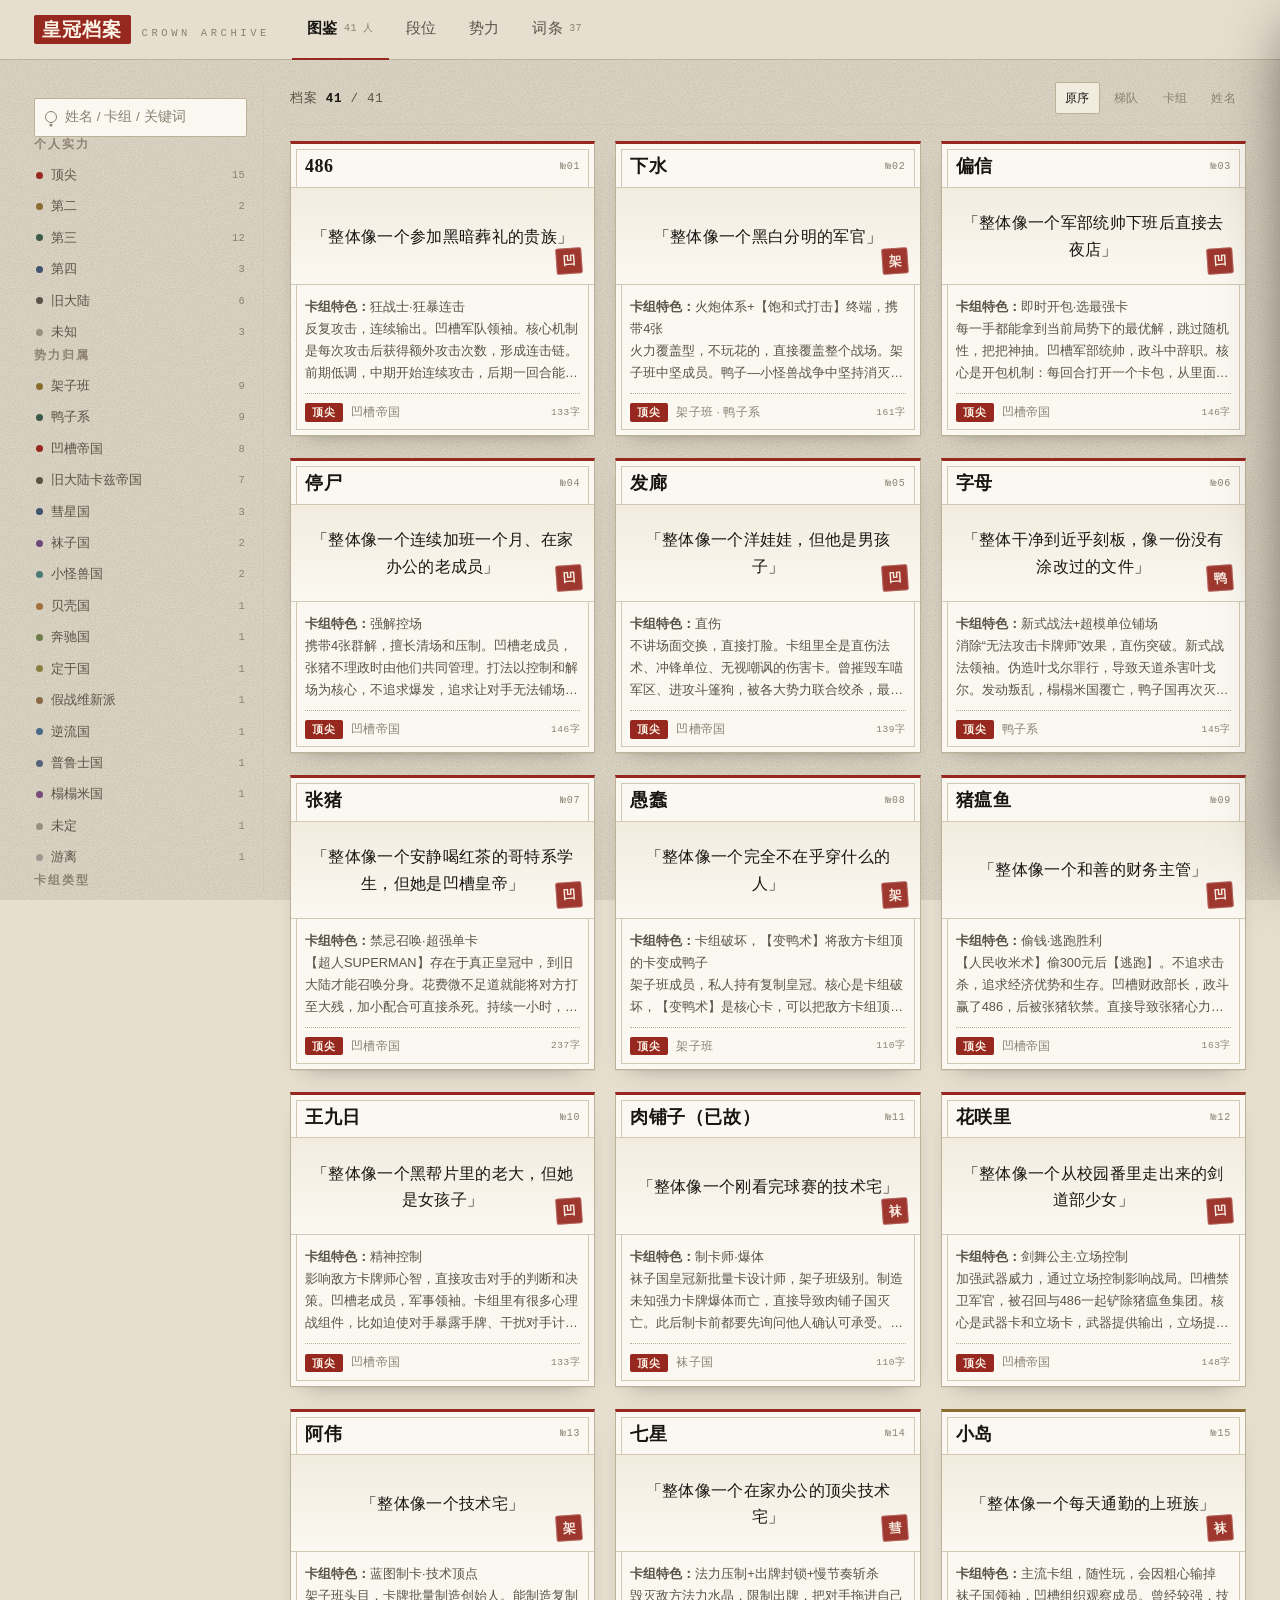
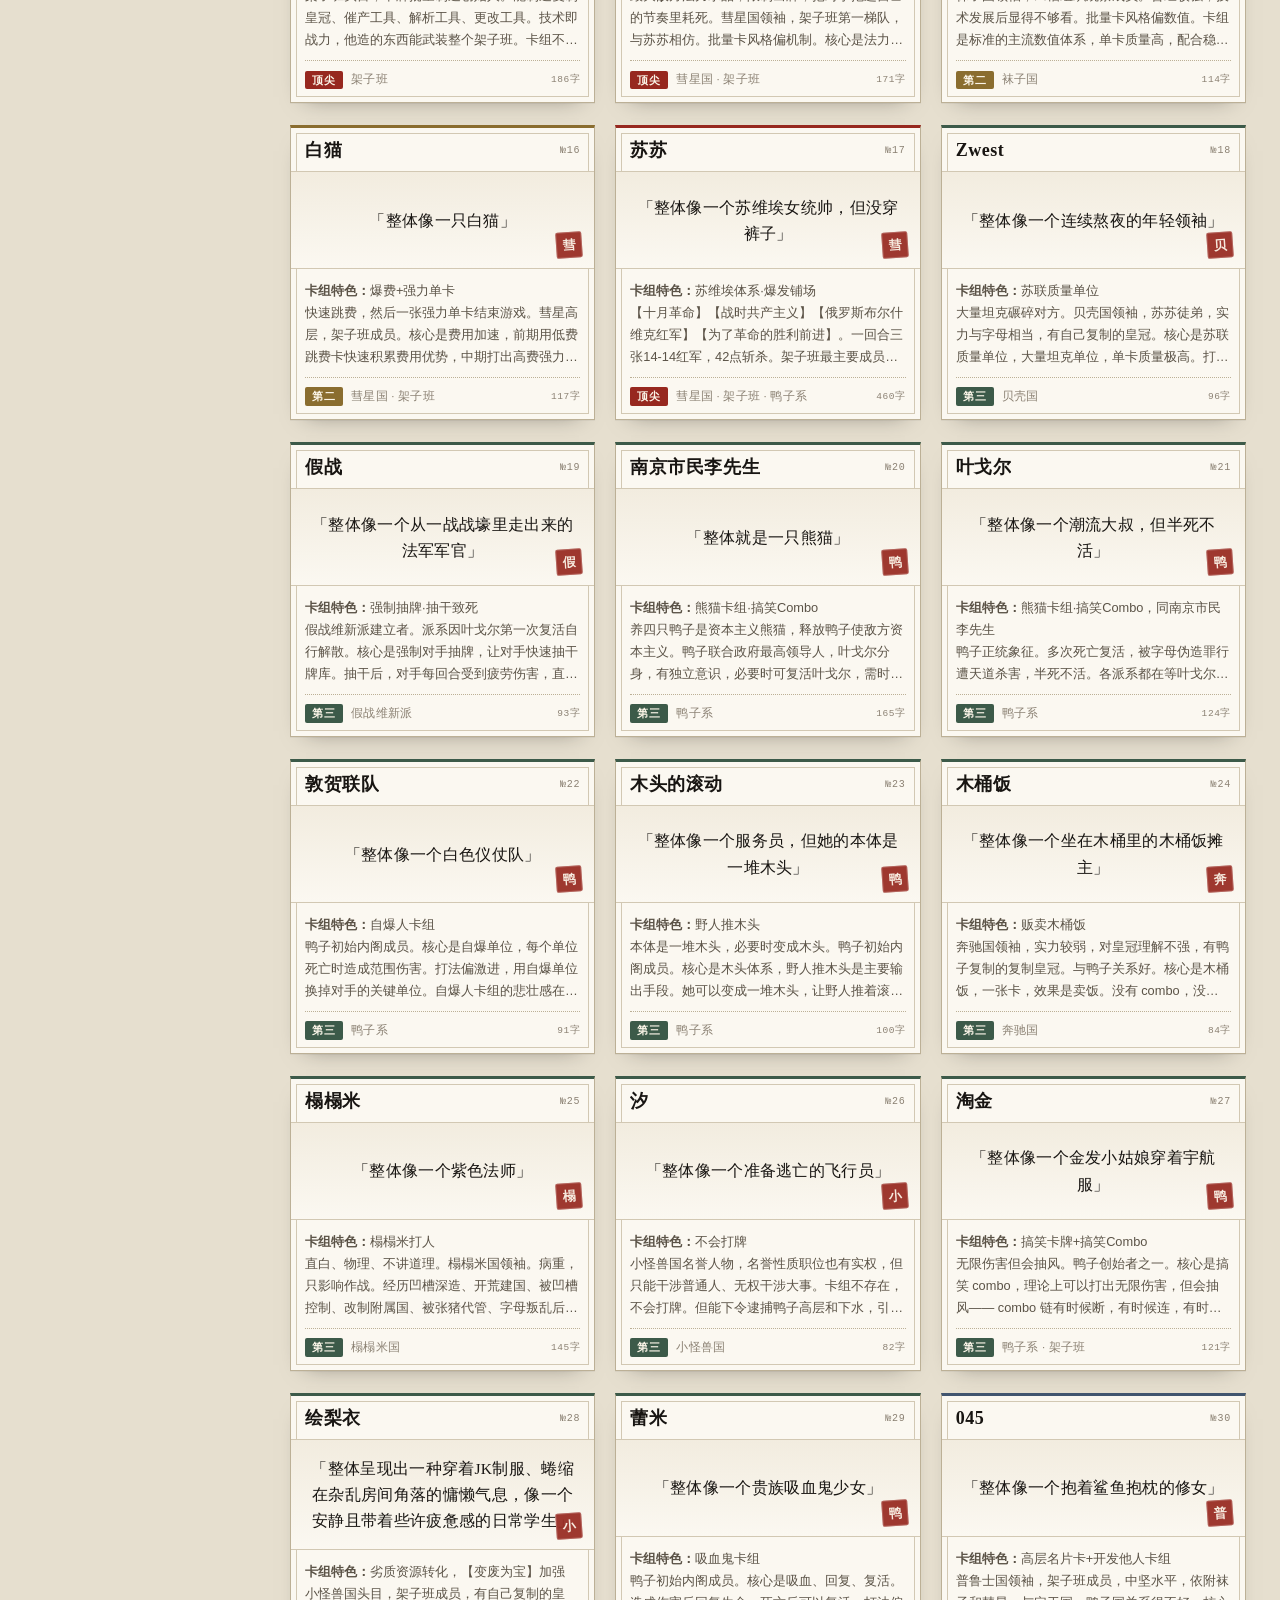
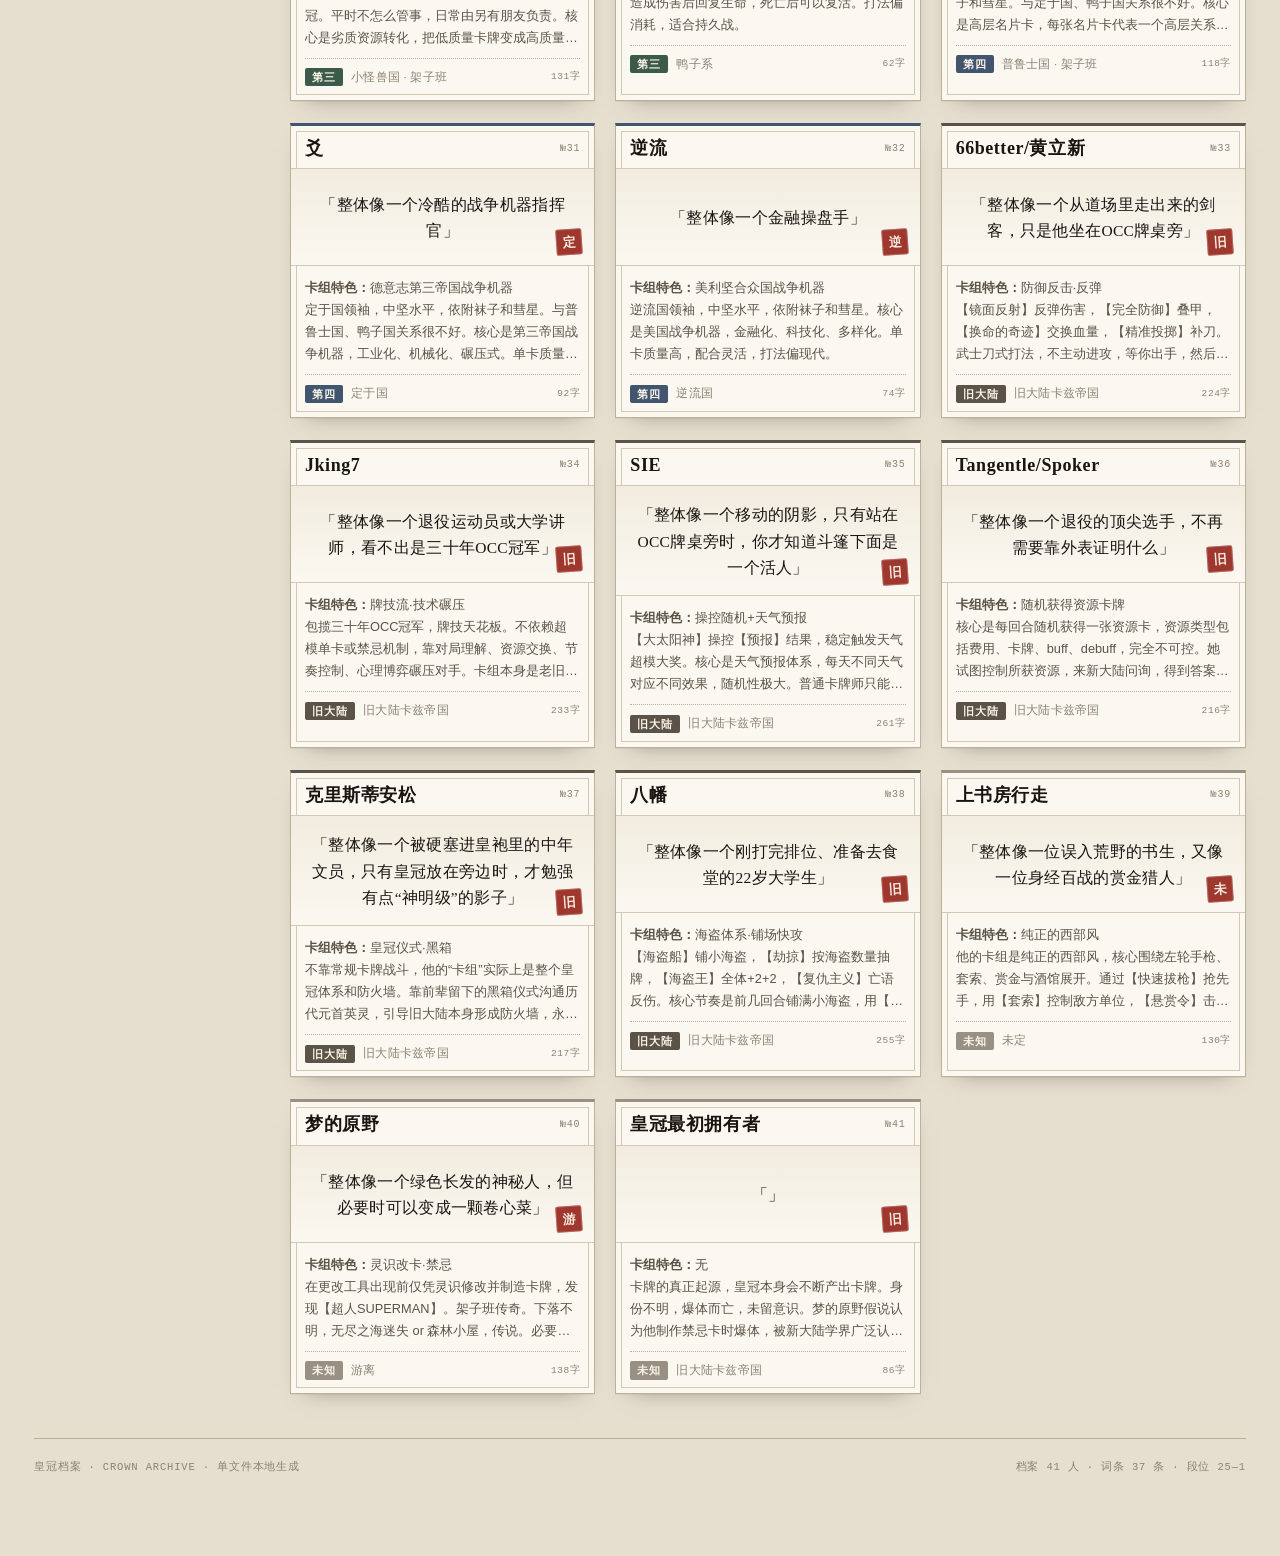
==== index.html @ ec4fe804 "添加所有游戏文件" ====
<!doctype html>
<html lang="zh-CN">
<head>
<meta charset="utf-8">
<meta name="viewport" content="width=device-width,initial-scale=1,viewport-fit=cover">
<meta name="theme-color" content="#e6dfcf">
<title>皇冠档案 · 卡牌世界观图鉴</title>
<style>
/* ── 皇冠档案 · CROWN ARCHIVE ─────────────────────────────── */
*{box-sizing:border-box;margin:0;padding:0}
:root{
  --paper:#e6dfcf;
  --paper-d:#dbd1ba;
  --stock:#fbf8f1;
  --stock-2:#f2ecdf;
  --stock-3:#e9e1d0;
  --ink:#181512;
  --ink-2:#5b5347;
  --ink-3:#8b8173;
  --line:#d2c8b3;
  --line-2:#bcb096;
  --seal:#97281f;
  --gold:#8a6d2f;
  --serif:"Songti SC","Noto Serif CJK SC","Source Han Serif SC",Georgia,serif;
  --sans:"PingFang SC","Hiragino Sans GB","Helvetica Neue",-apple-system,sans-serif;
  --mono:"SF Mono",ui-monospace,Menlo,monospace;
}
html{-webkit-text-size-adjust:100%}
body{
  background:var(--paper);
  color:var(--ink);
  font:15px/1.85 var(--sans);
  -webkit-font-smoothing:antialiased;
  text-rendering:optimizeLegibility;
  min-height:100vh;
}
/* 纸纹 */
body::before{
  content:"";position:fixed;inset:0;z-index:0;pointer-events:none;
  background-image:url("data:image/svg+xml;utf8,<svg xmlns='http://www.w3.org/2000/svg' width='160' height='160'><filter id='n'><feTurbulence type='fractalNoise' baseFrequency='.85' numOctaves='2' stitchTiles='stitch'/><feColorMatrix values='0 0 0 0 .13  0 0 0 0 .11  0 0 0 0 .07  0 0 0 .55 0'/></filter><rect width='160' height='160' filter='url(%23n)'/></svg>");
  opacity:.42;mix-blend-mode:multiply;
}
.wrap{position:relative;z-index:1}
a{color:inherit}
button{font:inherit;color:inherit;background:none;border:0;cursor:pointer}

/* ── 顶栏 ───────────────────────────────── */
.hd{
  position:sticky;top:0;z-index:60;
  display:flex;align-items:center;gap:22px;
  padding:0 clamp(14px,3vw,34px);
  height:60px;
  background:var(--paper);
  border-bottom:1px solid var(--line-2);
}
.brand{display:flex;align-items:baseline;gap:11px;white-space:nowrap}
.brand .mk{
  font:600 19px/1 var(--serif);
  letter-spacing:.06em;
  padding:5px 8px;
  color:#fbf5e8;
  background:var(--seal);
  border-radius:2px;
}
.brand .en{
  font:500 10.5px/1 var(--mono);
  letter-spacing:.34em;
  color:var(--ink-3);
}
.tabs{display:flex;gap:2px;flex:1;overflow-x:auto;scrollbar-width:none}
.tabs::-webkit-scrollbar{display:none}
.tab{
  position:relative;
  padding:0 15px;height:60px;
  font-size:14.5px;letter-spacing:.04em;color:var(--ink-2);
  border-bottom:2px solid transparent;
  transition:color .16s,border-color .16s;
  white-space:nowrap;
}
.tab:hover{color:var(--ink)}
.tab.on{color:var(--ink);border-bottom-color:var(--seal);font-weight:600}
.tab .n{
  font:500 10px/1 var(--mono);color:var(--ink-3);
  margin-left:6px;vertical-align:2px;letter-spacing:.04em;
}
.hd-r{display:flex;align-items:center;gap:14px}
.hd-date{font:500 11px/1 var(--mono);letter-spacing:.1em;color:var(--ink-3)}

/* ── 主区骨架 ───────────────────────────── */
main{padding:0 clamp(14px,3vw,34px) 60px}
.v{display:none}
.v.on{display:block}

/* ── 侧栏（图鉴） ──────────────────────── */
#v-cards{display:none;grid-template-columns:230px 1fr;gap:26px;align-items:start;padding-top:22px}
#v-cards.on{display:grid}
.side{
  position:sticky;top:76px;
  max-height:calc(100vh - 92px);
  overflow-y:auto;
  padding:16px 16px 16px 0;
  border-right:1px solid var(--line);
  scrollbar-width:thin;
}
.side h5{
  font:600 11.5px/1 var(--sans);
  letter-spacing:.16em;color:var(--ink-3);
  margin:20px 0 9px;text-transform:uppercase;
}
.side h5:first-child{margin-top:2px}
.srch{position:relative}
.srch input{
  width:100%;padding:9px 11px 9px 30px;
  font:13.5px/1.4 var(--sans);color:var(--ink);
  background:var(--stock);
  border:1px solid var(--line-2);border-radius:2px;outline:none;
}
.srch input::placeholder{color:var(--ink-3)}
.srch input:focus{border-color:var(--seal)}
.srch::before{
  content:"";position:absolute;left:11px;top:50%;
  width:10px;height:10px;margin-top:-6px;
  border:1.5px solid var(--ink-3);border-radius:50%;
  box-shadow:0 8px 0 -4.5px var(--ink-3);
}
.opt{
  display:flex;align-items:center;gap:8px;
  padding:3.5px 2px;
  font-size:13.2px;color:var(--ink-2);
  cursor:pointer;user-select:none;
  border-radius:2px;
}
.opt:hover{color:var(--ink);background:rgba(0,0,0,.035)}
.opt.sel{color:var(--ink);font-weight:600}
.opt .dot{width:7px;height:7px;border-radius:50%;background:var(--c,var(--ink-3));flex:none}
.opt .k{flex:1;min-width:0;overflow:hidden;text-overflow:ellipsis;white-space:nowrap}
.opt .ct{font:500 10.5px/1 var(--mono);color:var(--ink-3);letter-spacing:.02em}
.reset{margin-top:18px;padding-top:12px;border-top:1px solid var(--line)}
.reset button{
  font-size:12.5px;color:var(--ink-3);letter-spacing:.04em;
  padding:4px 0;border-bottom:1px solid var(--line-2);
}
.reset button:hover{color:var(--seal);border-bottom-color:var(--seal)}

/* ── 工具条 ────────────────────────────── */
.bar{
  display:flex;align-items:baseline;gap:14px;
  margin:0 0 16px;padding-bottom:10px;
  border-bottom:1px solid var(--line);
}
.bar .cnt{font:500 12.5px/1 var(--mono);letter-spacing:.06em;color:var(--ink-2)}
.bar .cnt b{color:var(--ink);font-weight:600}
.bar .sp{flex:1}
.sorts{display:flex;gap:4px}
.sorts button{
  font-size:12px;padding:4px 9px;letter-spacing:.03em;
  color:var(--ink-3);border:1px solid transparent;border-radius:2px;
}
.sorts button:hover{color:var(--ink-2);border-color:var(--line-2)}
.sorts button.on{color:var(--ink);border-color:var(--line-2);background:var(--stock-2)}

/* ── 卡牌墙 ────────────────────────────── */
.grid{
  display:grid;
  grid-template-columns:repeat(auto-fill,minmax(258px,1fr));
  gap:22px 20px;
}
.cd{
  position:relative;
  background:var(--stock);
  border:1px solid var(--line-2);
  border-top:3px solid var(--tc,var(--ink-3));
  box-shadow:0 1px 0 rgba(0,0,0,.045),0 10px 22px -16px rgba(24,21,18,.5);
  cursor:pointer;
  transition:transform .18s cubic-bezier(.2,.7,.3,1),box-shadow .18s;
}
.cd:hover{transform:translateY(-4px);box-shadow:0 2px 0 rgba(0,0,0,.05),0 20px 34px -18px rgba(24,21,18,.6)}
.cd::after{
  content:"";position:absolute;inset:5px;
  border:1px solid var(--line);pointer-events:none;
}
.cd>*{position:relative;z-index:1}
.cd-h{
  display:flex;align-items:center;justify-content:space-between;
  padding:12px 14px 9px;
  border-bottom:1px solid var(--line);
}
.cd-n{
  font:600 18px/1.2 var(--serif);letter-spacing:.03em;
  overflow:hidden;text-overflow:ellipsis;white-space:nowrap;
}
.cd-id{font:500 10px/1 var(--mono);letter-spacing:.08em;color:var(--ink-3)}
.cd-pt{
  display:flex;align-items:center;justify-content:center;
  min-height:96px;padding:16px 16px 14px;
  background:
    linear-gradient(180deg,var(--stock-2) 0%,var(--stock) 100%);
  position:relative;
}
.cd-q{
  font:500 15.5px/1.7 var(--serif);
  text-align:center;color:var(--ink);
  letter-spacing:.02em;
}
.cd-seal{
  position:absolute;right:12px;bottom:10px;
  width:26px;height:26px;
  display:flex;align-items:center;justify-content:center;
  font:600 13px/1 var(--serif);color:#f6e9dd;
  background:var(--seal);
  border-radius:2px;
  transform:rotate(-4deg);
  opacity:.92;
  box-shadow:inset 0 0 0 1px rgba(255,255,255,.22);
}
.cd-bd{padding:11px 14px 12px;border-top:1px solid var(--line)}
.cd-tk{
  font-size:12.8px;line-height:1.72;color:var(--ink-2);
  display:-webkit-box;-webkit-line-clamp:4;-webkit-box-orient:vertical;overflow:hidden;
  margin-bottom:9px;
}
.cd-tk em{font-style:normal;color:var(--ink);font-weight:600}
.cd-mt{
  display:flex;align-items:center;gap:8px;
  padding-top:8px;border-top:1px dotted var(--line-2);
}
.cd-ti{
  font:600 10.5px/1 var(--sans);letter-spacing:.1em;
  padding:4px 7px;color:#fbf5e8;background:var(--tc,var(--ink-3));border-radius:2px;
}
.cd-fc{
  font-size:11.5px;color:var(--ink-3);letter-spacing:.02em;
  overflow:hidden;text-overflow:ellipsis;white-space:nowrap;
}
.cd-dt{
  font:500 9.5px/1 var(--mono);color:var(--ink-3);
  margin-left:auto;letter-spacing:.06em;
}

/* ── 空态 ──────────────────────────────── */
.empty{
  grid-column:1/-1;
  padding:70px 20px;text-align:center;color:var(--ink-3);
  border:1px dashed var(--line-2);
}
.empty .z{font:500 22px/1 var(--serif);margin-bottom:10px;color:var(--line-2)}

/* ── 分段内容页 ─────────────────────────── */
.page{padding-top:26px}
.pg-h{margin-bottom:6px}
.pg-t{
  font:600 clamp(21px,3.4vw,30px)/1.3 var(--serif);
  letter-spacing:.04em;
}
.pg-s{font-size:13.5px;color:var(--ink-2);margin-top:5px;max-width:76ch;line-height:1.8}
.pg-rule{
  height:2px;background:var(--ink);margin:18px 0 26px;
  border:0;opacity:.9;
}
.block{margin-bottom:38px}
.blk-h{
  display:flex;align-items:baseline;gap:10px;
  margin-bottom:14px;padding-bottom:8px;
  border-bottom:1px solid var(--line-2);
}
.blk-h h3{font:600 16.5px/1.4 var(--serif);letter-spacing:.05em}
.blk-h .en{font:500 10px/1 var(--mono);letter-spacing:.2em;color:var(--ink-3)}
.blk-h .sp{flex:1}
.blk-h .hint{font-size:12px;color:var(--ink-3)}

/* ── 段位阶梯 ───────────────────────────── */
.lad{display:flex;flex-direction:column;gap:2px;background:var(--stock);border:1px solid var(--line-2);padding:16px 18px 18px}
.lr{
  display:grid;
  grid-template-columns:76px 1fr 108px;
  align-items:center;gap:14px;
  padding:7px 0;
  border-bottom:1px dotted var(--line);
}
.lr:last-child{border-bottom:0}
.lr-l{display:flex;align-items:baseline;gap:5px}
.lr-l .r{font:600 17px/1 var(--serif);color:var(--ink)}
.lr-l .u{font:500 9.5px/1 var(--mono);color:var(--ink-3);letter-spacing:.06em}
.lr-b{position:relative;height:16px;background:var(--stock-2);border:1px solid var(--line)}
.lr-b i{
  position:absolute;left:0;top:0;bottom:0;
  background:var(--seal);opacity:.82;
  display:block;
}
.lr-b.s1 i{opacity:.42}
.lr-b.s2 i{opacity:.52}
.lr-b.s3 i{opacity:.62}
.lr-b.s4 i{opacity:.74}
.lr-b.s5 i{opacity:.86}
.lr-b.s6 i{opacity:1}
.lr-r{text-align:right}
.lr-r .v{font:600 14px/1.2 var(--mono);color:var(--ink)}
.lr-r .c{font:500 10px/1 var(--mono);color:var(--ink-3);margin-top:3px;letter-spacing:.04em}
.lad-cap{
  display:flex;justify-content:space-between;gap:10px;flex-wrap:wrap;
  margin-top:12px;padding-top:12px;
  border-top:1px solid var(--line-2);
  font:500 11.5px/1.5 var(--mono);color:var(--ink-3);letter-spacing:.03em;
}
.lad-cap b{color:var(--ink);font-weight:600}

.rules{display:grid;grid-template-columns:repeat(auto-fill,minmax(300px,1fr));gap:14px}
.rule{background:var(--stock);border:1px solid var(--line-2);padding:14px 15px}
.rule h4{font:600 14px/1.4 var(--serif);margin-bottom:6px;display:flex;justify-content:space-between;align-items:baseline;gap:8px}
.rule h4 .p{font:600 12px/1 var(--mono);color:var(--seal)}
.rule p{font-size:12.8px;color:var(--ink-2);line-height:1.75}

/* ── 漏斗 ──────────────────────────────── */
.funnel{background:var(--stock);border:1px solid var(--line-2);padding:18px}
.fn-row{display:grid;grid-template-columns:120px 1fr 84px;align-items:center;gap:14px;padding:9px 0}
.fn-row+.fn-row{border-top:1px dotted var(--line)}
.fn-row .lb{font-size:13.5px;color:var(--ink)}
.fn-row .br{position:relative;height:14px;background:var(--stock-2);border:1px solid var(--line)}
.fn-row .br i{position:absolute;left:0;top:0;bottom:0;background:var(--gold)}
.fn-row .vv{text-align:right;font:600 13.5px/1 var(--mono)}

/* ── 待定义 ─────────────────────────────── */
.gaps{display:flex;flex-direction:column;gap:12px}
.gap{
  display:grid;grid-template-columns:30px 1fr;gap:12px;
  background:var(--stock);border:1px solid var(--line-2);
  border-left:3px solid var(--seal);padding:13px 15px;
}
.gap .no{font:600 13px/1.6 var(--mono);color:var(--seal)}
.gap .tx{font-size:13px;line-height:1.8;color:var(--ink-2)}
.gap .tx b{color:var(--ink);font-weight:600}

/* ── 势力 ──────────────────────────────── */
.land{display:grid;grid-template-columns:1fr 1fr;gap:24px;align-items:start}
.lcol h4{
  font:600 15px/1.4 var(--serif);letter-spacing:.06em;
  padding-bottom:9px;margin-bottom:14px;
  border-bottom:2px solid var(--ink);
  display:flex;align-items:baseline;gap:9px;
}
.lcol h4 .en{font:500 9.5px/1 var(--mono);letter-spacing:.22em;color:var(--ink-3)}
.fa{
  background:var(--stock);border:1px solid var(--line-2);
  border-top:3px solid var(--fc,var(--ink-3));
  padding:13px 15px;margin-bottom:12px;
}
.fa-h{display:flex;align-items:baseline;gap:9px;margin-bottom:5px}
.fa-h .n{font:600 16px/1.3 var(--serif)}
.fa-h .t{
  font:600 10px/1 var(--sans);letter-spacing:.1em;
  padding:3.5px 6px;color:#fbf5e8;background:var(--fc,var(--ink-3));border-radius:2px;
}
.fa-h .sp{flex:1}
.fa-h .cr{font:500 9.5px/1 var(--mono);letter-spacing:.06em;color:var(--gold)}
.fa p{font-size:12.6px;line-height:1.78;color:var(--ink-2)}
.fa .who{margin-top:9px;display:flex;flex-wrap:wrap;gap:5px}
.fa .who span{
  font-size:11px;padding:2.5px 7px;
  background:var(--stock-2);border:1px solid var(--line);color:var(--ink-2);border-radius:2px;
  cursor:pointer;
}
.fa .who span:hover{border-color:var(--line-2);color:var(--ink);background:var(--stock-3)}
.fa .rel{margin-top:9px;font-size:11.6px;line-height:1.7;color:var(--ink-3)}
.fa .rel b{font-weight:600}
.rw{color:var(--seal)}
.rb{color:#3c5a49}
.rn{color:var(--ink-3)}

.note{
  margin-top:22px;padding:15px 17px;
  background:var(--stock-2);border:1px solid var(--line-2);
  border-left:3px solid var(--gold);
}
.note h4{font:600 13.5px/1.5 var(--sans);margin-bottom:6px}
.note p{font-size:12.8px;line-height:1.85;color:var(--ink-2)}

/* ── 词条 ──────────────────────────────── */
.glf{display:flex;flex-wrap:wrap;gap:6px;margin-bottom:20px}
.glf button{
  font-size:12.2px;padding:5px 11px;
  border:1px solid var(--line-2);background:var(--stock);color:var(--ink-2);
  border-radius:2px;letter-spacing:.03em;
}
.glf button:hover{color:var(--ink)}
.glf button.on{background:var(--ink);border-color:var(--ink);color:var(--stock)}
.gls{display:grid;grid-template-columns:repeat(auto-fill,minmax(330px,1fr));gap:15px}
.gl{background:var(--stock);border:1px solid var(--line-2);padding:15px 16px}
.gl-h{display:flex;align-items:baseline;gap:9px;margin-bottom:8px}
.gl-h .n{font:600 16px/1.35 var(--serif)}
.gl-h .c{
  font:500 9.5px/1 var(--mono);letter-spacing:.14em;color:var(--gold);
  border:1px solid var(--line-2);padding:3px 6px;border-radius:2px;
}
.gl-h .sp{flex:1}
.gl-h .id{font:500 9.5px/1 var(--mono);color:var(--ink-3);letter-spacing:.06em}
.gl p{font-size:12.9px;line-height:1.8;color:var(--ink-2)}
.gl .mech{
  margin-top:10px;padding:9px 11px;
  background:var(--stock-2);border-left:2px solid var(--seal);
  font-size:12.4px;line-height:1.75;color:var(--ink);
}
.gl .mech b{font-weight:600}
.gl .src{margin-top:8px;font:500 10.5px/1.6 var(--mono);color:var(--ink-3);letter-spacing:.03em}
.gl .src a{cursor:pointer;border-bottom:1px dotted var(--ink-3)}
.gl .src a:hover{color:var(--seal);border-bottom-color:var(--seal)}

/* ── 详情抽屉 ───────────────────────────── */
.ov{
  position:fixed;inset:0;z-index:100;
  background:rgba(24,21,18,.5);
  opacity:0;pointer-events:none;
  transition:opacity .2s;
}
.ov.on{opacity:1;pointer-events:auto}
.sh{
  position:fixed;top:0;right:0;bottom:0;z-index:101;
  width:min(720px,100%);
  background:var(--stock);
  border-left:1px solid var(--line-2);
  box-shadow:-24px 0 60px -30px rgba(24,21,18,.7);
  transform:translateX(101%);
  transition:transform .26s cubic-bezier(.2,.75,.3,1);
  overflow-y:auto;
  scrollbar-width:thin;
}
.sh.on{transform:translateX(0)}
.sh-x{
  position:sticky;float:right;top:14px;margin:14px 14px 0 0;z-index:5;
  width:32px;height:32px;display:flex;align-items:center;justify-content:center;
  font-size:19px;line-height:1;color:var(--ink-2);
  background:var(--stock);border:1px solid var(--line-2);border-radius:2px;
}
.sh-x:hover{color:var(--seal);border-color:var(--seal)}
.sh-in{padding:0 clamp(18px,4vw,42px) 50px;clear:both}
.sh-top{
  display:flex;align-items:flex-start;gap:14px;
  padding:8px 0 18px;border-bottom:2px solid var(--ink);
}
.sh-top .id{font:500 11px/1 var(--mono);letter-spacing:.1em;color:var(--ink-3);margin-bottom:9px}
.sh-top .nm{font:600 clamp(26px,5vw,38px)/1.15 var(--serif);letter-spacing:.03em}
.sh-top .tg{
  display:flex;gap:7px;flex-wrap:wrap;margin-top:11px;
}
.sh-top .tg span{
  font:600 11px/1 var(--sans);letter-spacing:.09em;
  padding:5px 8px;color:#fbf5e8;border-radius:2px;
}
.sh-top .rt{flex:1;text-align:right;font:500 11px/1.6 var(--mono);color:var(--ink-3);letter-spacing:.05em}
.sh-port{
  margin:18px 0;padding:24px 20px;text-align:center;
  background:linear-gradient(180deg,var(--stock-2),var(--stock));
  border:1px solid var(--line);position:relative;
}
.sh-port::before,.sh-port::after{
  content:"";position:absolute;width:14px;height:14px;
  border:1px solid var(--line-2);
}
.sh-port::before{left:8px;top:8px;border-right:0;border-bottom:0}
.sh-port::after{right:8px;bottom:8px;border-left:0;border-top:0}
.sh-q{font:500 clamp(16px,3.2vw,19px)/1.85 var(--serif);letter-spacing:.03em}
.sh-cols{display:grid;grid-template-columns:1fr 1fr;gap:22px;margin-top:22px}
.sh-cols h4{
  font:600 12px/1 var(--sans);letter-spacing:.2em;color:var(--ink-3);
  padding-bottom:8px;margin-bottom:10px;border-bottom:1px solid var(--line-2);
}
.sh-cols p{font-size:13.6px;line-height:1.95;color:var(--ink)}
.sh-note{
  margin-top:24px;padding:13px 15px;
  background:var(--stock-2);border-left:3px solid var(--gold);
  font-size:13px;line-height:1.85;color:var(--ink-2);
}
.sh-note b{color:var(--ink);font-weight:600}

/* ── 页脚 ──────────────────────────────── */
.ft{
  margin-top:44px;padding:20px 0;
  border-top:1px solid var(--line-2);
  display:flex;justify-content:space-between;gap:14px;flex-wrap:wrap;
  font:500 10.5px/1.6 var(--mono);letter-spacing:.08em;color:var(--ink-3);
}

/* ── 响应式 ─────────────────────────────── */
@media (max-width:1000px){
  #v-cards{grid-template-columns:1fr;gap:18px}
  .side{position:static;max-height:none;border-right:0;padding:0 0 4px;border-bottom:1px solid var(--line);margin-bottom:4px}
  .side .grps{display:grid;grid-template-columns:1fr 1fr;gap:0 20px}
}
@media (max-width:760px){
  .hd{height:56px;gap:12px}
  .brand .en{display:none}
  .hd-date{display:none}
  .tab{padding:0 11px;font-size:13.5px}
  .grid{grid-template-columns:repeat(auto-fill,minmax(168px,1fr));gap:14px}
  .cd-n{font-size:15.5px}
  .cd-q{font-size:13.5px}
  .cd-tk{-webkit-line-clamp:3;font-size:12px}
  .lr{grid-template-columns:58px 1fr 82px;gap:9px}
  .lr-r .v{font-size:12.5px}
  .fn-row{grid-template-columns:92px 1fr 62px;gap:9px}
  .fn-row .lb{font-size:12.5px}
  .land{grid-template-columns:1fr}
  .sh-cols{grid-template-columns:1fr}
  .side .grps{grid-template-columns:1fr}
  .gls{grid-template-columns:1fr}
}

</style>
</head>
<body>
<header class="hd">
  <div class="brand"><span class="mk">皇冠档案</span><span class="en">CROWN ARCHIVE</span></div>
  <nav class="tabs" id="tabs">
    <button class="tab on" data-v="cards">图鉴<span class="n" id="tbCards"></span></button>
    <button class="tab" data-v="ladder">段位</button>
    <button class="tab" data-v="factions">势力</button>
    <button class="tab" data-v="gloss">词条<span class="n" id="tbGloss"></span></button>
  </nav>
  <div class="hd-r"><span class="hd-date" id="hdDate"></span></div>
</header>

<main class="wrap">

  <!-- 图鉴 -->
  <section id="v-cards" class="v on">
    <aside class="side">
      <div class="srch"><input id="q" type="search" placeholder="姓名 / 卡组 / 关键词" autocomplete="off"></div>
      <div class="grps">
        <div>
          <h5>个人实力</h5>
          <div id="fTier"></div>
        </div>
        <div>
          <h5>势力归属</h5>
          <div id="fFac"></div>
        </div>
        <div>
          <h5>卡组类型</h5>
          <div id="fTag"></div>
        </div>
      </div>
      <div class="reset"><button id="clr">清除全部筛选</button></div>
    </aside>
    <div>
      <div class="bar">
        <span class="cnt" id="cnt"></span>
        <span class="sp"></span>
        <div class="sorts" id="sorts">
          <button data-s="orig" class="on">原序</button>
          <button data-s="tier">梯队</button>
          <button data-s="len">卡组</button>
          <button data-s="az">姓名</button>
        </div>
      </div>
      <div class="grid" id="grid"></div>
    </div>
  </section>

  <!-- 段位 -->
  <section id="v-ladder" class="v">
    <div class="page">
      <div class="pg-h">
        <h1 class="pg-t">段位阶梯</h1>
        <p class="pg-s">卡兹帝国段位 25—1，只对中下实力者有用。1 段才是见强者的门槛。1 段之间的差距，比 1 段和 25 段之间更加恐怖。</p>
      </div>
      <hr class="pg-rule">
      <div class="block">
        <div class="blk-h"><h3>升段分值</h3><span class="en">RANK POINTS</span><span class="sp"></span><span class="hint">条长按对数刻度，非线性</span></div>
        <div class="lad" id="lad"></div>
      </div>
      <div class="block">
        <div class="blk-h"><h3>分段规则</h3><span class="en">SEGMENT RULES</span></div>
        <div class="rules" id="rules"></div>
      </div>
      <div class="block">
        <div class="blk-h"><h3>OCC 晋级漏斗</h3><span class="en">OCC FUNNEL</span><span class="sp"></span><span class="hint">卡兹帝国全国性卡牌大赛，仍在办</span></div>
        <div class="funnel" id="funnel"></div>
      </div>
      <div class="block">
        <div class="blk-h"><h3>段位数值缺口</h3><span class="en">OPEN QUESTIONS</span><span class="sp"></span><span class="hint">做排位前必须定的</span></div>
        <div class="gaps" id="gaps"></div>
      </div>
    </div>
  </section>

  <!-- 势力 -->
  <section id="v-factions" class="v">
    <div class="page">
      <div class="pg-h">
        <h1 class="pg-t">势力版图</h1>
        <p class="pg-s">旧大陆由卡兹帝国统一，靠皇冠维持；新大陆无统一，凹槽为霸主，多国并立。梯队按国家整体实力计算，不按头目个人实力计算。</p>
      </div>
      <hr class="pg-rule">
      <div class="land" id="land"></div>
      <div class="note">
        <h4>梯队口径</h4>
        <p>梯队按国家整体实力计算，不按头目个人实力计算。架子班是超国家集团，成员个人实力与国家梯队无关。架子班第一梯队成员（七星、苏苏）个人实力按“顶尖”标注，与其所属国家的国家梯队无关。</p>
      </div>
    </div>
  </section>

  <!-- 词条 -->
  <section id="v-gloss" class="v">
    <div class="page">
      <div class="pg-h">
        <h1 class="pg-t">机制词条</h1>
        <p class="pg-s">从设定里抽出的规则名词。每条给出定义、出处，以及做成游戏时的机制映射。词条是引擎代码之前最先要写死的东西。</p>
      </div>
      <hr class="pg-rule">
      <div class="glf" id="glf"></div>
      <div class="gls" id="gls"></div>
    </div>
  </section>

  <footer class="ft">
    <span>皇冠档案 · CROWN ARCHIVE · 单文件本地生成</span>
    <span id="ftStat"></span>
  </footer>
</main>

<div class="ov" id="ov"></div>
<div class="sh" id="sh"><div id="shIn"></div></div>

<script>
/* ── DATA ─────────────────────────────── */
/* ── 设定数据（源：index.html） ───────────── */
const PEOPLE = [{"name": "486", "look": "黑色西服上衣剪裁合身，领口别一枚银色胸针。长裙是黑色底，上面有红色交叉网纹。头上戴一朵黑莲花，花瓣偏暗红。头发黑色，长度到肩膀，偏直。面容偏冷，五官立体，皮肤偏白。整体像一个参加黑暗葬礼的贵族。", "deck": "卡组特色：狂战士·狂暴连击。反复攻击，连续输出。凹槽军队领袖。核心机制是每次攻击后获得额外攻击次数，形成连击链。前期低调，中期开始连续攻击，后期一回合能打出十几次攻击。缺点是怕控制，一旦被解场或打断连击链，输出断档。政斗输给猪瘟鱼后独走，后被张猪召回铲除猪瘟鱼集团。", "tag": "狂战士·狂暴连击", "factions": ["凹槽帝国"], "tier": "顶尖", "note": "凹槽军队领袖·现被召回"}, {"name": "下水", "look": "黑色小八角帽是呢料，帽檐偏短，端正地戴在头上。白色西服是整套，上衣和裤子都是纯白，剪裁合身，白衬衫，白色领带。脚上穿白色皮鞋。面容偏冷，五官锐利，皮肤偏白，眼神直接。整体像一个黑白分明的军官。", "deck": "卡组特色：火炮体系+【饱和式打击】终端，携带4张。火力覆盖型，不玩花的，直接覆盖整个战场。架子班中坚成员。鸭子—小怪兽战争中坚持消灭汐，有脾气。核心是火炮单位，每门火炮每回合造成少量伤害，但数量多、范围广。【饱和式打击】是终端卡，费用极高，效果是对敌方全场造成火炮数量乘以固定值的伤害。4张意味着他可以在四回合内连续覆盖。", "tag": "火炮体系+【饱和式打击】终端，携带4张", "factions": ["架子班", "鸭子系"], "tier": "顶尖", "note": "架子班中坚·坚持消灭汐"}, {"name": "偏信", "look": "白发长度到肩膀，偏直，自然垂落。西服黑色，剪裁合身，白衬衫，不系领带。墨镜黑色方框，遮住眼睛。超短裙黑色，长度到大腿中部，配黑色丝袜。脚上穿黑色高跟鞋。面容偏冷，五官立体，皮肤偏白。整体像一个军部统帅下班后直接去夜店。", "deck": "卡组特色：即时开包·选最强卡。每一手都能拿到当前局势下的最优解，跳过随机性，把把神抽。凹槽军部统帅，政斗中辞职。核心是开包机制：每回合打开一个卡包，从里面选一张最强的卡。普通卡牌师开包靠运气，但他能即时判断哪张最强。永远有最优解，永远不卡手。缺点是开包需要时间，对手压力太大时可能来不及选完。", "tag": "即时开包·选最强卡", "factions": ["凹槽帝国"], "tier": "顶尖", "note": "凹槽军部统帅·已辞职"}, {"name": "停尸", "look": "金丝眼镜是细框，镜片偏小，架在鼻梁上。黑眼圈很重，眼袋明显。红色短发，长度到耳朵，发尾略微外翘，颜色偏暗红。居家服饰是灰色或深蓝色的宽松上衣和长裤，材质柔软，有褶皱。脚上穿拖鞋。手上可能拿着文件或牌组。整体像一个连续加班一个月、在家办公的老成员。", "deck": "卡组特色：强解控场。携带4张群解，擅长清场和压制。凹槽老成员，张猪不理政时由他们共同管理。打法以控制和解场为核心，不追求爆发，追求让对手无法铺场。4张群解意味着对手无论铺多少波，他都有办法清掉。核心节奏是解场、过牌、再解场，直到对手资源耗尽。缺点是缺乏制胜手段，经常把对局拖到双方都抽干牌库。", "tag": "强解控场", "factions": ["凹槽帝国"], "tier": "顶尖", "note": "凹槽老成员·4张群解"}, {"name": "发廊", "look": "黑发长度到肩膀，发尾挑染白色，挑染部分偏银白，集中在脸侧。洛丽塔是黑色为主，白色蕾丝镶边，裙摆到膝盖下方，袖口有荷叶边。里面穿白色长袜和黑色小皮鞋。面容偏精致，五官柔和，皮肤偏白，表情文静。整体像一个洋娃娃，但他是男孩子。", "deck": "卡组特色：直伤。不讲场面交换，直接打脸。卡组里全是直伤法术、冲锋单位、无视嘲讽的伤害卡。曾摧毁车喵军区、进攻斗篷狗，被各大势力联合绞杀，最近救活。发廊进攻卡兹帝国是凹槽组织的正式行动，发生在新大陆已站稳之后。打法就是：不管你铺什么，我打你脸。被联合绞杀是因为太激进，惹了太多人。", "tag": "直伤", "factions": ["凹槽帝国"], "tier": "顶尖", "note": "曾摧毁车喵军区·现被救活"}, {"name": "字母", "look": "面容精致，五官偏中性，雌雄莫辨。皮肤偏白，几乎没有瑕疵，像是长期待在室内、不晒太阳的人。眉毛修长，眼睛偏细长，眼尾微微上挑，瞳孔颜色偏深，看人的时候目光很稳，不闪躲，也不压迫，但你会觉得他什么都看见了。鼻梁挺直，嘴唇偏薄，唇色偏淡，嘴角平直，很少笑，笑起来也只是一边嘴角微动。头发是黑色，长度到脖子，偏直，发尾略微外翘，打理得很整齐，但不会用发胶固定，自然垂落。偶尔会把头发别到耳后，露出完整的侧脸。发质很好，有光泽。穿的是深黑色西装，剪裁合身，面料偏哑光，不反光。白衬衫，领口扣到最上面一颗，系深灰色领带，打得很紧，一丝不苟。西装左胸口袋插一支黑色钢笔，不带装饰。裤子是直筒款，长度刚好盖住鞋面。脚上穿黑色皮鞋，擦得很干净。手上戴白色薄手套，不摘。手腕处偶尔露出一截衬衫袖口，扣子扣好。没有多余配饰，没有项链、戒指、胸针。整体干净到近乎刻板，像一份没有涂改过的文件。", "deck": "卡组特色：新式战法+超模单位铺场。消除“无法攻击卡牌师”效果，直伤突破。新式战法领袖。伪造叶戈尔罪行，导致天道杀害叶戈尔。发动叛乱，榻榻米国覆亡，鸭子国再次灭亡。鸭子联合政府当前顶尖战力只有字母。核心是新式战法，超模单位铺场，消除“无法攻击卡牌师”效果，直伤突破。打法直接、高效、不讲道理。", "tag": "新式战法+超模单位铺场", "factions": ["鸭子系"], "tier": "顶尖", "note": "新式战法领袖·伪造叶戈尔罪行·发动叛乱"}, {"name": "张猪", "look": "黑发长度到腰，直发，发质很好但不太打理，自然垂落。学生校服是黑红相间，上衣黑色为主，领口和袖口有红色镶边，裙子是纯黑色百褶裙。黑色手套到手腕，黑色丝袜到膝盖上方。两只袖口各有一个红色蝴蝶结，系得很端正。两只红色瞳孔，颜色偏暗红，像红茶。常拿的茶杯是白瓷杯，杯口有金边。面容偏白，五官精致但表情很淡，偶尔露出疲惫。整体像一个安静喝红茶的哥特系学生，但她是凹槽皇帝。", "deck": "卡组特色：禁忌召唤·超强单卡。【超人SUPERMAN】存在于真正皇冠中，到旧大陆才能召唤分身。花费微不足道就能将对方打至大残，加小配合可直接杀死。持续一小时，对一场战斗足够。卡组本身很薄，大部分是辅助卡、防御卡、逃跑卡，核心只有一张【超人SUPERMAN】。召唤条件是在旧大陆、真正皇冠范围内、特定仪式。例行复仇中几乎每次召唤，无差别袭击卡兹帝国卡牌师。旧大陆误以为是地狱恶魔/深渊之力。极其机灵、行踪隐秘迅速，屡屡躲过克里斯蒂安松的仪式。后因猪瘟鱼事件心力交瘁，停止复仇。", "tag": "禁忌召唤·超强单卡", "factions": ["凹槽帝国"], "tier": "顶尖", "note": "凹槽皇帝·禁忌召唤·现停止复仇"}, {"name": "愚蠢", "look": "灰发长度到肩膀，乱糟糟，自然垂落。T-shirt是宽松款，颜色可能是灰色或黑色，长度到膝盖上方。不穿裤子。左右脚鞋子和袜子都不同，比如左脚白袜黑鞋，右脚黑袜白鞋。面容偏普通，五官端正，皮肤偏白，表情随意。整体像一个完全不在乎穿什么的人。", "deck": "卡组特色：卡组破坏，【变鸭术】将敌方卡组顶的卡变成鸭子。架子班成员，私人持有复制皇冠。核心是卡组破坏，【变鸭术】是核心卡，可以把敌方卡组顶的卡变成鸭子。你精心构筑的卡组，在他面前就是一堆鸭子。打法偏干扰，让对手无牌可打。", "tag": "卡组破坏，【变鸭术】将敌方卡组顶的卡变成鸭子", "factions": ["架子班"], "tier": "顶尖", "note": "架子班成员·私人持有复制皇冠"}, {"name": "猪瘟鱼", "look": "蓝色头发是偏深的藏蓝，长度到耳朵，偏分。黑框眼镜是方框，镜片偏厚。蓝色西服是深蓝色，剪裁合身，白衬衫，蓝色领带。总是带着微笑，嘴角上扬，但眼睛不太笑。面容偏圆，皮肤偏白，看起来人畜无害。手上可能拿着账本或茶杯。整体像一个和善的财务主管。", "deck": "卡组特色：偷钱·逃跑胜利。【人民收米术】偷300元后【逃跑】。不追求击杀，追求经济优势和生存。凹槽财政部长，政斗赢了486，后被张猪软禁。直接导致张猪心力交瘁，停止对卡兹帝国例行复仇。卡组里全是偷取、干扰、逃跑组件。偷钱是字面意义上的偷——从对手的账户里偷走300元。逃跑胜利是特殊的胜利条件：只要他偷够钱并成功逃跑，就算赢。", "tag": "偷钱·逃跑胜利", "factions": ["凹槽帝国"], "tier": "顶尖", "note": "凹槽财政部长·已被软禁"}, {"name": "王九日", "look": "黑发长度到肩膀，偏直，偶尔扎起来。身材强壮，肩膀宽，手臂肌肉明显，西装上衣被撑得紧绷，扣子勉强扣上。西装是黑色，白衬衫领口敞开，不系领带。嘴里衔着一根烟，烟灰很长，不弹。墨镜是黑色方框，遮住眼睛。面容偏硬朗，下颌线条明显，嘴唇偏薄。皮肤偏小麦色。整体像一个黑帮片里的老大，但她是女孩子。", "deck": "卡组特色：精神控制。影响敌方卡牌师心智，直接攻击对手的判断和决策。凹槽老成员，军事领袖。卡组里有很多心理战组件，比如迫使对手暴露手牌、干扰对手计时、制造虚假信息。单挑时，她能让对手自乱阵脚，打出错误决策。战略威胁大于纯战力，因为她不需要击败你，她只需要让你击败自己。", "tag": "精神控制", "factions": ["凹槽帝国"], "tier": "顶尖", "note": "凹槽军事领袖·精神控制"}, {"name": "肉铺子（已故）", "look": "黑色T-shirt是宽松款，胸口印着最新球星照片，可能是足球或篮球。黑色短裤是运动款，长度到膝盖上方。脚上穿运动鞋。面容偏普通，五官端正，皮肤偏黄，表情随意。整体像一个刚看完球赛的技术宅。", "deck": "卡组特色：制卡师·爆体。袜子国皇冠新批量卡设计师，架子班级别。制造未知强力卡牌爆体而亡，直接导致肉铺子国灭亡。此后制卡前都要先询问他人确认可承受。核心是制卡，能设计并制造批量卡。最后一张卡强度超过她的承受能力，爆体而亡。", "tag": "制卡师·爆体", "factions": ["袜子国"], "tier": "顶尖", "note": "袜子国批量卡设计师·爆体而亡"}, {"name": "花咲里", "look": "灰发长度到腰，扎成双马尾，发绳是白色。水手服是传统款式，白色上衣，深蓝色领子，红色领结。蓝色中裙到膝盖下方，百褶款式。脚上穿黑色皮鞋和白色长袜。面容偏年轻，五官精致，皮肤偏白，表情认真。整体像一个从校园番里走出来的剑道部少女。", "deck": "卡组特色：剑舞公主·立场控制。加强武器威力，通过立场控制影响战局。凹槽禁卫军官，被召回与486一起铲除猪瘟鱼集团。核心是武器卡和立场卡，武器提供输出，立场提供控制。立场可以改变攻击范围、伤害类型、目标选择。剑舞公主形态下，武器威力翻倍，立场效果增强。擅长在复杂局面中找到最优立场，然后用武器收割。", "tag": "剑舞公主·立场控制", "factions": ["凹槽帝国"], "tier": "顶尖", "note": "凹槽禁卫军官"}, {"name": "阿伟", "look": "寸头剪得很短，整齐。红色T-shirt是纯色，宽松款，胸口可能有架子班的标志。黑色短裤是运动款，长度到膝盖上方。脚上穿运动鞋。面容偏普通，五官端正，皮肤偏黄，表情平淡。整体像一个技术宅。", "deck": "卡组特色：蓝图制卡·技术顶点。架子班头目，卡牌批量制造创始人。能制造复制皇冠、催产工具、解析工具、更改工具。技术即战力，他造的东西能武装整个架子班。卡组不是用来打牌的，是用来造牌的。蓝图是制卡的核心工具，更改工具制造定制卡牌前要先画蓝图。阿伟的蓝图技术是顶点，能设计出别人设计不出来的卡牌结构。肉铺子爆体而亡后，制卡前都要先询问他人确认可承受，这条规则也是阿伟参与制定的。", "tag": "蓝图制卡·技术顶点", "factions": ["架子班"], "tier": "顶尖", "note": "架子班头目·蓝图制卡创始人"}, {"name": "七星", "look": "大白鲨帽子是毛绒材质，鲨鱼嘴巴张开，露出白色牙齿，眼睛是黑色圆珠。睡袍是深蓝色或灰色，厚实，长度到膝盖下方，腰带系得松松的。不穿裤子，露出小腿。脚上穿毛绒拖鞋。头发被帽子遮住，偶尔露出几缕，偏黑色。面容偏可爱，五官柔和，皮肤偏白，表情慵懒。整体像一个在家办公的顶尖技术宅。", "deck": "卡组特色：法力压制+出牌封锁+慢节奏斩杀。毁灭敌方法力水晶，限制出牌，把对手拖进自己的节奏里耗死。彗星国领袖，架子班第一梯队，与苏苏相仿。批量卡风格偏机制。核心是法力压制体系，每回合摧毁对手一个法力水晶，同时用出牌封锁限制对手出牌。对手的费用越来越少，能出的牌越来越少，最后被慢节奏斩杀。这套打法极其折磨人，因为她不急着赢，她只是让你慢慢输。", "tag": "法力压制+出牌封锁+慢节奏斩杀", "factions": ["彗星国", "架子班"], "tier": "顶尖", "note": "彗星国领袖·架子班第一梯队"}, {"name": "小岛", "look": "黑色短发，偏分，整齐。西装是深灰色或藏蓝色，剪裁合身，白衬衫，深色领带。公文包是黑色皮革，偏旧，提手磨得发亮。脚上穿黑色皮鞋。面容偏普通，五官端正，皮肤偏黄，表情平淡。整体像一个每天通勤的上班族。", "deck": "卡组特色：主流卡组，随性玩，会因粗心输掉。袜子国领袖，凹槽组织观察成员。曾经较强，技术发展后显得不够看。批量卡风格偏数值。卡组是标准的主流数值体系，单卡质量高，配合稳定，但没有个人特色。打牌随性，经常因为粗心输掉本可以赢的对局。", "tag": "主流卡组，随性玩，会因粗心输掉", "factions": ["袜子国"], "tier": "第二", "note": "袜子国领袖·凹槽观察成员"}, {"name": "白猫", "look": "白色头发长度到肩膀，偏直，发尾略微内扣。可爱连衣裙是浅色系，可能是白色或浅粉色，有蕾丝花边和蝴蝶结，裙摆到膝盖上方。脚上穿白色长袜和黑色小皮鞋。面容偏可爱，五官精致，皮肤偏白，表情安静。整体像一只白猫。", "deck": "卡组特色：爆费+强力单卡。快速跳费，然后一张强力单卡结束游戏。彗星高层，架子班成员。核心是费用加速，前期用低费跳费卡快速积累费用优势，中期打出高费强力单卡碾压。打法简单直接，但需要精确的费用计算和时机判断。一旦跳费成功，对手很难翻盘。", "tag": "爆费+强力单卡", "factions": ["彗星国", "架子班"], "tier": "第二", "note": "彗星高层·架子班成员"}, {"name": "苏苏", "look": "白发长度到腰，偏直，自然垂落。金瞳颜色偏亮，眼中有一道红光，像是某种能力的外显。两颗小虎牙，笑起来时露出。苏式军大衣是深灰色或军绿色，厚重，长度到膝盖下方，肩章和纽扣整齐。白手套到手腕。蓝白条纹袜子到膝盖下方。没穿裤子，军大衣下面直接是袜子和腿。脚上穿黑色小皮鞋。面容偏年轻，五官精致，皮肤偏白，表情威严但带点俏皮。整体像一个苏维埃女统帅，但没穿裤子。", "deck": "卡组特色：苏维埃体系·爆发铺场。【十月革命】【战时共产主义】【俄罗斯布尔什维克红军】【为了革命的胜利前进】。一回合三张14-14红军，42点斩杀。架子班最主要成员、彗星高层、鸭子系领袖。已退出军事一线，只保留政治/象征地位，仍接受挑战。\n\n【实力加强点】\n1. 多共和国体系：可建立俄罗斯、乌克兰、白俄罗斯等不同苏维埃，每个有独立效果和独立红军单位。对手以为她只有一套，打到一半发现换了共和国，节奏完全被打乱。\n2. 炮兵总司令遗产：保留炮兵指挥权，隐藏终端【全亚洲炮兵总司令】，效果是召唤她当年麾下所有炮兵单位，覆盖整个战场。从未在公开场合使用。\n3. 架子班技术权限：有权使用解析工具和更改工具，【苏维埃】卡是自己用蓝图造的，卡组可针对性调整。对手研究她的旧卡组没用。\n4. 彗星情报网：能调用彗星情报系统，挑战者资料可能已被她掌握。\n5. 退出军事一线的真实原因：不是打不动，是不想打了。用个人对决代替战争。\n6. 仍接受挑战的含义：任何人可挑战，赢了承认你强，输了学一课。不因敌友放水。这是架子班第一梯队的规矩。", "tag": "苏维埃体系·爆发铺场", "factions": ["彗星国", "架子班", "鸭子系"], "tier": "顶尖", "note": "架子班最主要成员·彗星高层·鸭子系领袖·已退军事一线"}, {"name": "Zwest", "look": "灰发长度到肩膀，乱糟糟，像是刚睡醒。黑眼圈很重，眼袋明显。大衣是深色，不整洁，扣子扣错或没扣。衬衫是白色，领口敞开。短裙是深色，长度到大腿中部。脚上穿黑色长靴。面容偏疲惫，五官立体，皮肤偏白。整体像一个连续熬夜的年轻领袖。", "deck": "卡组特色：苏联质量单位。大量坦克碾碎对方。贝壳国领袖，苏苏徒弟，实力与字母相当，有自己复制的皇冠。核心是苏联质量单位，大量坦克单位，单卡质量极高。打法是用坦克碾碎对方，不玩花的，就是质量碾压。", "tag": "苏联质量单位", "factions": ["贝壳国"], "tier": "第三", "note": "贝壳国领袖·苏苏徒弟·有复制皇冠"}, {"name": "假战", "look": "法国军装是深蓝色或卡其色，上衣有铜扣，肩章，长裤，军靴。头戴法军军帽。面容偏普通，五官端正，皮肤偏黄，表情平淡。整体像一个从一战战壕里走出来的法军军官。", "deck": "卡组特色：强制抽牌·抽干致死。假战维新派建立者。派系因叶戈尔第一次复活自行解散。核心是强制对手抽牌，让对手快速抽干牌库。抽干后，对手每回合受到疲劳伤害，直到死亡。打法偏折磨，适合消耗战。", "tag": "强制抽牌·抽干致死", "factions": ["假战维新派"], "tier": "第三", "note": "派系因叶戈尔第一次复活自行解散"}, {"name": "南京市民李先生", "look": "就是熊猫。黑白配色，圆耳朵，黑眼圈，胖乎乎。可能戴着一顶小帽子或眼镜，也可能没有。坐在鸭子联合政府最高领导人的位置上，面前是四只鸭子。整体就是一只熊猫。", "deck": "卡组特色：熊猫卡组·搞笑Combo。养四只鸭子是资本主义熊猫，释放鸭子使敌方资本主义。鸭子联合政府最高领导人，叶戈尔分身，有独立意识，必要时可复活叶戈尔，需时间。核心是鸭子体系，四只鸭子是资本主义熊猫，每只鸭子有不同效果。释放鸭子可以让敌方卡牌变成资本主义，从而触发额外效果。Combo 搞笑但有效，经常在对手意想不到的时候翻盘。", "tag": "熊猫卡组·搞笑Combo", "factions": ["鸭子系"], "tier": "第三", "note": "鸭子联合政府最高领导人·叶戈尔分身"}, {"name": "叶戈尔", "look": "金丝眼镜是细框，镜片偏小。发际线很高，额头明显。头发扎成狼尾，长度到脖子，发尾偏长。黑色衣服是黑色衬衫和黑色长裤，剪裁偏修身。银质配饰包括项链、手链、戒指，款式偏潮流。面容偏瘦，五官立体，皮肤偏白，眼下有青黑。整体像一个潮流大叔，但半死不活。", "deck": "卡组特色：熊猫卡组·搞笑Combo，同南京市民李先生。鸭子正统象征。多次死亡复活，被字母伪造罪行遭天道杀害，半死不活。各派系都在等叶戈尔复活。卡组和南京市民李先生一样，但他是本体，南京市民李先生是分身。叶戈尔复活后，卡组会更新，但具体更新内容未知。", "tag": "熊猫卡组·搞笑Combo，同南京市民李先生", "factions": ["鸭子系"], "tier": "第三", "note": "鸭子正统象征·半死不活·待复活"}, {"name": "敦贺联队", "look": "白色大军帽是宽檐，帽顶偏平，白色。白色军装是整套，上衣和裤子都是纯白，肩章和纽扣是银色。脚上穿白色军靴。面容偏普通，五官端正，皮肤偏黄，表情认真。整体像一个白色仪仗队。", "deck": "卡组特色：自爆人卡组。鸭子初始内阁成员。核心是自爆单位，每个单位死亡时造成范围伤害。打法偏激进，用自爆单位换掉对手的关键单位。自爆人卡组的悲壮感在于：每个单位都是消耗品，包括他自己。", "tag": "自爆人卡组", "factions": ["鸭子系"], "tier": "第三", "note": "鸭子初始内阁成员"}, {"name": "木头的滚动", "look": "黑色中发，长度到肩膀，偏直，发尾略微内扣。服务员白上衣是短袖，领口有黑色镶边。黑裙子到膝盖上方，百褶款式。黑色丝袜到膝盖上方。脚上穿黑色小皮鞋。面容偏普通，五官端正，皮肤偏白，表情平静。整体像一个服务员，但她的本体是一堆木头。", "deck": "卡组特色：野人推木头。本体是一堆木头，必要时变成木头。鸭子初始内阁成员。核心是木头体系，野人推木头是主要输出手段。她可以变成一堆木头，让野人推着滚出去攻击。本体是木头，所以她的卡组和她的存在是统一的。", "tag": "野人推木头", "factions": ["鸭子系"], "tier": "第三", "note": "鸭子初始内阁成员·本体是木头"}, {"name": "木桶饭", "look": "黑色短发，长度到耳朵，偏直。不穿衣服，但坐在一个木桶里，木桶到腰部以上，外面看不到。木桶是原木色，有铁箍。面容偏普通，五官端正，皮肤偏黄，表情平淡。整体像一个坐在木桶里的木桶饭摊主。", "deck": "卡组特色：贩卖木桶饭。奔驰国领袖，实力较弱，对皇冠理解不强，有鸭子复制的复制皇冠。与鸭子关系好。核心是木桶饭，一张卡，效果是卖饭。没有 combo，没有机制，就是卖饭。", "tag": "贩卖木桶饭", "factions": ["奔驰国"], "tier": "第三", "note": "奔驰国领袖·坐落小岛·鸭子复制的复制皇冠"}, {"name": "榻榻米", "look": "紫色大檐帽是宽檐帽，帽顶偏尖，帽檐微微上翘，戴在头上略微倾斜。紫色法师袍是长袍款式，袖口宽大，袍摆到脚踝，上面有银色符文或刺绣。紫色长发长度到腰，偏直，自然垂落。紫瞳颜色偏亮，像紫水晶。面容偏精致，五官柔和，皮肤偏白，表情偏疲惫。脚上穿紫色长靴。整体像一个紫色法师。", "deck": "卡组特色：榻榻米打人。直白、物理、不讲道理。榻榻米国领袖。病重，只影响作战。经历凹槽深造、开荒建国、被凹槽控制、改制附属国、被张猪代管、字母叛乱后覆亡、被迫出山重建。卡组就是榻榻米，一张卡，效果是打人。没有 combo，没有机制，没有配合，就是打人。病重后，打人的力度下降，但卡组本身没变。", "tag": "榻榻米打人", "factions": ["榻榻米国"], "tier": "第三", "note": "病重·本国已覆亡后重建"}, {"name": "汐", "look": "黑色长发长度到腰，偏直，自然垂落。黑色紧身衣是连体款式，贴身材质，拉链拉到脖子。抱着一个头盔，头盔是黑色，面罩透明，像是飞行头盔或摩托车头盔。脚上穿黑色长靴。面容偏精致，五官立体，皮肤偏白，表情有点紧张。整体像一个准备逃亡的飞行员。", "deck": "卡组特色：不会打牌。小怪兽国名誉人物，名誉性质职位也有实权，但只能干涉普通人、无权干涉大事。卡组不存在，不会打牌。但能下令逮捕鸭子高层和下水，引发鸭子—小怪兽战争。", "tag": "不会打牌", "factions": ["小怪兽国"], "tier": "第三", "note": "小怪兽国名嘴·名誉职位有实权"}, {"name": "淘金", "look": "宇航服是白色，厚重，胸前有控制面板，头盔是透明面罩。金发长度到肩膀，偏卷，从头盔里露出来。面容偏年轻，五官精致，皮肤偏白，表情活泼。整体像一个金发小姑娘穿着宇航服。", "deck": "卡组特色：搞笑卡牌+搞笑Combo。无限伤害但会抽风。鸭子创始者之一。核心是搞笑 combo，理论上可以打出无限伤害，但会抽风—— combo 链有时候断，有时候连，有时候把自己打死。无限伤害是上限，抽风是下限。她本人也不确定今天会不会抽风。", "tag": "搞笑卡牌+搞笑Combo", "factions": ["鸭子系", "架子班"], "tier": "第三", "note": "鸭子创始者之一·架子班成员"}, {"name": "绘梨衣", "look": "头发是黑色长发，长度及腰，发尾微微散乱，刘海偏碎且自然垂落。面容偏文静，五官柔和，皮肤偏白，表情安静，戴着黑框方框眼镜，镜片偏厚。上身穿着一件白色衬衫或水手服上衣，领口整齐，袖口扣好。下身穿着一条蓝绿相间的格纹百褶裙，长度到膝盖上方，裙摆带有自然褶皱。腿部穿着白色过膝袜，脚上是一双黑色小皮鞋。整体呈现出一种穿着JK制服、蜷缩在杂乱房间角落的慵懒气息，像一个安静且带着些许疲惫感的日常学生。", "deck": "卡组特色：劣质资源转化，【变废为宝】加强。小怪兽国头目，架子班成员，有自己复制的皇冠。平时不怎么管事，日常由另有朋友负责。核心是劣质资源转化，把低质量卡牌变成高质量卡牌。【变废为宝】是核心卡，可以将任意劣质资源转化为等值的优质资源。她能用最差的牌打出最好的效果。", "tag": "劣质资源转化，【变废为宝】加强", "factions": ["小怪兽国", "架子班"], "tier": "第三", "note": "小怪兽国头目·架子班成员·有复制皇冠"}, {"name": "蕾米", "look": "灰蓝发长度到腰，偏卷，自然垂落。洋服是维多利亚风格，深色为主，有蕾丝和蝴蝶结，裙摆到膝盖下方。小帽是深色，上面有羽毛或花朵装饰。脚上穿黑色长靴。面容偏精致，五官柔和，皮肤偏白，瞳孔偏红。整体像一个贵族吸血鬼少女。", "deck": "卡组特色：吸血鬼卡组。鸭子初始内阁成员。核心是吸血、回复、复活。造成伤害后回复生命，死亡后可以复活。打法偏消耗，适合持久战。", "tag": "吸血鬼卡组", "factions": ["鸭子系"], "tier": "第三", "note": "鸭子初始内阁成员"}, {"name": "045", "look": "白毛长度到腰，偏直，自然垂落。修女服是黑色为主，白色领口和头巾，长袍到脚踝。大鲨鱼抱枕是灰色或蓝色，毛绒材质，嘴巴张开。脚上穿黑色皮鞋。面容偏精致，五官柔和，皮肤偏白，表情安静。整体像一个抱着鲨鱼抱枕的修女。", "deck": "卡组特色：高层名片卡+开发他人卡组。普鲁士国领袖，架子班成员，中坚水平，依附袜子和彗星。与定于国、鸭子国关系很不好。核心是高层名片卡，每张名片卡代表一个高层关系，可以调用对应资源。开发他人卡组意味着她能研究并改造别人的卡组，适应性极强。", "tag": "高层名片卡+开发他人卡组", "factions": ["普鲁士国", "架子班"], "tier": "第四", "note": "普鲁士国领袖·架子班成员"}, {"name": "爻", "look": "爻的头发是银白色，长度齐肩，发尾微散。面容偏冷，红瞳锐利，皮肤偏白，带着少御的威严感。她头戴点缀红五星、金五星、麦穗与橄榄枝的白色大檐军帽，身穿装饰着金流苏肩章、红绶带以及多处麦穗、橄榄枝和五角星徽记的白色军装，身后披着红色披风。下身是白色短裙、白丝和金色镶边的白色长筒靴，手戴白手套，拄着白色手杖。整体像一个冷酷的战争机器指挥官。", "deck": "卡组特色：德意志第三帝国战争机器。定于国领袖，中坚水平，依附袜子和彗星。与普鲁士国、鸭子国关系很不好。核心是第三帝国战争机器，工业化、机械化、碾压式。单卡质量高，配合稳定，打法偏正统。", "tag": "德意志第三帝国战争机器", "factions": ["定于国"], "tier": "第四", "note": "定于国领袖·依附袜子和彗星"}, {"name": "逆流", "look": "黑发长度到肩膀，偏直，整齐。黑色西服是剪裁合身，白衬衫，黑色领带。黑色裙子到膝盖下方，直筒款式。手里总把玩着一枚金币，金币在指间翻来覆去。脚上穿黑色高跟鞋。面容偏冷，五官立体，皮肤偏白，表情平淡。整体像一个金融操盘手。", "deck": "卡组特色：美利坚合众国战争机器。逆流国领袖，中坚水平，依附袜子和彗星。核心是美国战争机器，金融化、科技化、多样化。单卡质量高，配合灵活，打法偏现代。", "tag": "美利坚合众国战争机器", "factions": ["逆流国"], "tier": "第四", "note": "依附袜子和彗星"}, {"name": "66better/黄立新", "look": "黑色头发，短而整齐，刘海用白色头带束起。头带是纯白色，系在额前，两端垂在脑后。白色武道服是传统款式，上衣交领，袖口偏宽，下身是白色长裤。腰间系白色腰带，武士刀挂在左侧，刀鞘是黑色，刀柄缠白色绳。脚上穿白色分趾鞋。面容偏方正，眼神平静，皮肤偏黄。整体像一个从道场里走出来的剑客，只是他坐在OCC牌桌旁。", "deck": "卡组特色：防御反击·反弹。【镜面反射】反弹伤害，【完全防御】叠甲，【换命的奇迹】交换血量，【精准投掷】补刀。武士刀式打法，不主动进攻，等你出手，然后一刀反弹回去。核心节奏是前几回合叠甲、挂反弹、观察对手，中期用【换命的奇迹】交换血量逆转局势，后期【精准投掷】补刀。卡组没有主动进攻手段，全靠对手自己撞上来。OCC四强。打快攻时靠【完全防御】拖到后期，打控制时靠【镜面反射】反伤，打 combo 时靠【换命的奇迹】打断。缺点是遇到不进攻的对手会僵住。", "tag": "防御反击·反弹", "factions": ["旧大陆卡兹帝国"], "tier": "旧大陆", "note": "OCC四强"}, {"name": "Jking7", "look": "头发蓬松但不长，像很久没剪但也不打理，自然卷曲。加拿大人面孔，五官偏深，鼻梁高，下颌线条明显，皮肤偏白，有一点晒痕。黑色T-shirt是纯色的，洗得有点发灰，领口略微松垮。红色短裤是运动款，长度到膝盖上方，侧面有白色条纹。脚上穿普通运动鞋，鞋带系得很随意。整体像一个退役运动员或大学讲师，看不出是三十年OCC冠军。", "deck": "卡组特色：牌技流·技术碾压。包揽三十年OCC冠军，牌技天花板。不依赖超模单卡或禁忌机制，靠对局理解、资源交换、节奏控制、心理博弈碾压对手。卡组本身是老旧的中速控制体系，单卡质量早已跟不上时代，但他能靠出牌顺序、费用计算、对手习惯预判打出超出卡组上限的效果。年轻时靠这套打法统治OCC三十年。现在卡牌老化，单卡效果衰减，他仍然能靠牌技击败大部分1段选手，但面对巅峰冠军级别的对手已经力不从心。四处教学时，他能用一套基础卡组把学生打穿，然后说“卡组没问题，是你有问题”。", "tag": "牌技流·技术碾压", "factions": ["旧大陆卡兹帝国"], "tier": "旧大陆", "note": "30年OCC冠军·卡牌老化·四处教学"}, {"name": "SIE", "look": "斗篷是深灰色偏黑，材质厚重，垂感很强，从头顶一直罩到脚踝。黑色眼镜是圆框，镜片几乎不透光。斗篷的兜帽常年拉起来，只露出下半张脸的轮廓，下巴线条偏尖，嘴唇偏薄。没人见过她的头发，兜帽下永远是阴影。没人知道她里面穿没穿，斗篷的缝隙里看不到任何内搭的痕迹。手偶尔露出来，戴黑色薄手套。整体像一个移动的阴影，只有站在OCC牌桌旁时，你才知道斗篷下面是一个活人。", "deck": "卡组特色：操控随机+天气预报。【大太阳神】操控【预报】结果，稳定触发天气超模大奖。核心是天气预报体系，每天不同天气对应不同效果，随机性极大。普通卡牌师只能赌天气，但SIE用【大太阳神】直接操控【预报】结果，把随机变成确定。晴天触发伤害加成，雨天触发回复，风暴触发AOE，极端天气触发超模大奖。她能在赛前就知道今天会抽到什么天气，然后调整卡组。随机是卡牌体系里最难控制的东西，Tangentle试图控制随机资源得到“不能”的答案，但SIE做到了。巅峰OCC冠军，独立卡牌师。没人知道她怎么做到的，也没人知道她斗篷下面是什么。", "tag": "操控随机+天气预报", "factions": ["旧大陆卡兹帝国"], "tier": "旧大陆", "note": "巅峰OCC冠军·独立卡牌师"}, {"name": "Tangentle/Spoker", "look": "黑灰色头发，长度到肩膀，发尾略微卷曲，自然垂落。面容成熟，五官偏锐利，眼尾略下垂，有一种“见过太多”的疲惫感。皮肤偏白，唇色偏淡。穿着偏实用主义，深色外套配长裤，不穿裙子。手上戴一枚旧戒指，像是旧物。整体像一个退役的顶尖选手，不再需要靠外表证明什么。", "deck": "卡组特色：随机获得资源卡牌。核心是每回合随机获得一张资源卡，资源类型包括费用、卡牌、buff、debuff，完全不可控。她试图控制所获资源，来新大陆问询，得到答案“不能”，因为控制随机太难，人脑几乎做不到。但这套卡组的优势在于资源总量远超常规卡组，只要不被快速打死，后期资源碾压。前OCC冠军，击败过年老Jking7，去过新大陆。打法是“接受随机，利用随机”，而不是控制随机。和SIE的“操控随机”形成对比：SIE是控制，她是适应。", "tag": "随机获得资源卡牌", "factions": ["旧大陆卡兹帝国"], "tier": "旧大陆", "note": "前OCC冠军·击败过年老Jking7"}, {"name": "克里斯蒂安松", "look": "寸头剪得很短，几乎贴头皮，但边缘不太整齐，像是随便找人推的。圆框眼镜是黑框，镜片偏厚，偶尔反光。面容偏瘦，颧骨略高，眼下有淡淡的青黑，长期纵欲和熬夜的痕迹。皮肤偏白但缺乏光泽。穿的是元首制式的黑色长袍，但经常穿得歪歪扭扭，扣子扣错。手上戴着皇冠戒指，但戒指尺寸偏大，像是继承来的而不是定制的。整体像一个被硬塞进皇袍里的中年文员，只有皇冠放在旁边时，才勉强有点“神明级”的影子。", "deck": "卡组特色：皇冠仪式·黑箱。不靠常规卡牌战斗，他的“卡组”实际上是整个皇冠体系和防火墙。靠前辈留下的黑箱仪式沟通历代元首英灵，引导旧大陆本身形成防火墙，永久维持。得知张猪位置后发动仪式即可消灭张猪本人。仪式需要皇冠本体、英灵配合、特定地点，步骤不明。卡组里几乎没有攻击性单卡，全是仪式组件、英灵沟通媒介、防火墙维护卡。打牌时基本不出手，靠规则碾压。一旦仪式完成，目标直接从存在层面被抹除。缺点是启动慢、条件苛刻、本人太懒，经常忘记维护。", "tag": "皇冠仪式·黑箱", "factions": ["旧大陆卡兹帝国"], "tier": "旧大陆", "note": "皇冠持有者·被当神明·安松家族唯一皇族"}, {"name": "八幡", "look": "头发是黑色，乱得像刚睡醒，有几撮翘起来，刘海参差不齐。脸偏圆，年轻，皮肤不错但不太保养。笑得很难绷，嘴角上扬但眼睛没怎么笑，像是“我也不知道怎么赢的”。白色T-shirt是宽松款，胸口可能有海盗船的印花，但洗得有点旧。黑色短裤是运动款，长度到大腿中部。脚上穿人字拖。整体像一个刚打完排位、准备去食堂的22岁大学生。", "deck": "卡组特色：海盗体系·铺场快攻。【海盗船】铺小海盗，【劫掠】按海盗数量抽牌，【海盗王】全体+2+2，【复仇主义】亡语反伤。核心节奏是前几回合铺满小海盗，用【劫掠】补充手牌，中期【海盗王】一波Buff压死，被清场后靠【复仇主义】亡语反伤拖延。铺场速度极快，滚雪球能力强，但手牌消耗也快。如果前期没铺起来，中后期容易乏力。据Tangentle说实力不特别强，主要运气好——他的海盗体系本身就带随机性，有时候【海盗船】开出来的海盗质量高，有时候全是杂鱼。OCC冠军，现代卡牌师顶流，22岁自己申请建立中等军区八幡军区。", "tag": "海盗体系·铺场快攻", "factions": ["旧大陆卡兹帝国"], "tier": "旧大陆", "note": "22岁·OCC冠军·八幡军区"}, {"name": "上书房行走", "look": "头发是金色长发，发尾微卷，自然垂落在肩侧。面容清秀，皮肤偏白，戴着一副黑框眼镜，眼神透着几分文人的从容与西部枪手的敏锐。他头戴一顶宽边牛仔帽，身穿西部风格的格子衬衫、皮质马甲与流苏外套，下身是耐磨的牛仔长裤和带马刺的皮靴。整体像一位误入荒野的书生，又像一位身经百战的赏金猎人。", "deck": "他的卡组是纯正的西部风，核心围绕左轮手枪、套索、赏金与酒馆展开。通过【快速拔枪】抢先手，用【套索】控制敌方单位，【悬赏令】击杀赚取额外资源，【酒馆斗殴】制造混乱，终端卡【正午决斗】则是与对手一对一拼点，赢了直接斩杀。打法高风险高回报，充满了牛仔式的潇洒与疯狂。", "tag": "纯正的西部风", "factions": ["未定"], "tier": "未知", "note": "无归属记载"}, {"name": "梦的原野", "look": "绿色长发长度到腰，偏直，遮住半边面孔，只露出另一半脸。大衣是深绿色或灰色，长度到膝盖下方，不穿内衬，大衣敞开时能看到腰部以上是空的。超短裙是深色，长度到大腿中部。脚上穿黑色长靴。面容只露一半，五官偏精致，皮肤偏白，表情看不全。整体像一个绿色长发的神秘人，但必要时可以变成一颗卷心菜。", "deck": "卡组特色：灵识改卡·禁忌。在更改工具出现前仅凭灵识修改并制造卡牌，发现【超人SUPERMAN】。架子班传奇。下落不明，无尽之海迷失 or 森林小屋，传说。必要时可变成一颗卷心菜。核心是灵识改卡，不需要工具，不需要蓝图，仅凭灵识就能修改和制造卡牌。她是整个新大陆制卡技术的源头。", "tag": "灵识改卡·禁忌", "factions": ["游离"], "tier": "未知", "note": "架子班传说·禁忌卡发现者·下落不明"}, {"name": "皇冠最初拥有者", "look": "没有任何外貌信息。没有人见过他，没有人能描述他。他只在爆体而亡的假说和皇冠的存在里被间接证明。他的外貌就是不可知。", "deck": "卡组特色：无。卡牌的真正起源，皇冠本身会不断产出卡牌。身份不明，爆体而亡，未留意识。梦的原野假说认为他制作禁忌卡时爆体，被新大陆学界广泛认可。他没有卡组，他就是卡组的源头。", "tag": "无", "factions": ["旧大陆卡兹帝国"], "tier": "未知", "note": "已故·身份不可知·爆体而亡"}];

/* 梯队：显示色 / 排序位 */
const TIER = {
  "顶尖":   {c:"#97281f", r:0},
  "第二":   {c:"#8a6d2f", r:1},
  "第三":   {c:"#3c5a49", r:2},
  "第四":   {c:"#41556f", r:3},
  "旧大陆": {c:"#5b5347", r:4},
  "未知":   {c:"#989083", r:5}
};
/* 势力色（低饱和，分组复用） */
const FAC = {
  "凹槽帝国":       "#97281f",
  "架子班":         "#8a6d2f",
  "鸭子系":         "#3c5a49",
  "旧大陆卡兹帝国": "#5b5347",
  "彗星国":         "#41556f",
  "袜子国":         "#6a4a7a",
  "小怪兽国":       "#4a7a74",
  "贝壳国":         "#a3703d",
  "假战维新派":     "#8b6a4a",
  "奔驰国":         "#6f7d4a",
  "榻榻米国":       "#7a4a7a",
  "普鲁士国":       "#55627a",
  "定于国":         "#8a8040",
  "逆流国":         "#4a6a8a",
  "未定":           "#989083",
  "游离":           "#a09890"
};

/* ── 段位阶梯 ───────────────────────────── */
const LAD = [
  {s:"25→20",per:5,   spans:5, tot:25,   cum:25,    w:14,  cls:"s1",
   rule:"每段 5 分。输不扣分，赢加 1 分，连胜超三场每局加 2 分。"},
  {s:"20→15",per:25,  spans:5, tot:125,  cum:150,   w:28,  cls:"s2",
   rule:"每段 25 分。输扣 1 分，0 分后再输两场掉段。"},
  {s:"15→10",per:125, spans:5, tot:625,  cum:775,   w:42,  cls:"s3",
   rule:"每段 125 分。"},
  {s:"10→5", per:625, spans:5, tot:3125, cum:3900,  w:57,  cls:"s4",
   rule:"每段 625 分。"},
  {s:"5→2",  per:3125,spans:3, tot:9375, cum:13275, w:100, cls:"s5",
   rule:"每段 3125 分。"},
  {s:"2→1",  per:3125,spans:1, tot:3125, cum:16400, w:100, cls:"s6",
   rule:"每段 3125 分。1 段后输赢不影响分数；10 年不打官方比赛，每月掉一段。"}
];
const GAPS = [
  "<b>单场得分公式没写全。</b>只有 25→20 段给了每场算法（赢 +1，连胜超三场每局 +2）。15 段以上只写了每段需要多少分，没写一场能得几分。需要一套统一的 per-game score。",
  "<b>净胜分 16,400 与“两万七千多场”对不上。</b>按每场 +1 分算是 16,400 场。差额应来自输场损耗、连胜加成、老资历回落，但原文没给换算式。这个数决定排位赛季长度，必须先定。",
  "<b>段位与实力脱钩。</b>原文说老资历会掉到 20 段但能轻松击败 1 段强者。如果做排位，段位不能当实力锚，需要一条隐藏评分（类似 ELO）与段位并行，段位只做展示。",
  "<b>掉段衰减太快。</b>10 年不打官方比赛、每月掉一段，30 个月就掉到 25 段。赛季制游戏里这个速度会让回流玩家全部沉底，需要换成赛季周期。",
  "<b>段位刻度不均等。</b>25→20 是 5 段，20→15 是 5 段，15→10 是 5 段，10→5 是 5 段，5→2 只有 3 段，2→1 只有 1 段。段位不是等距的，任何用线性轴的可视化都会误导。"
];
const FUN = [
  {lb:"1 段选手（可参加海选）",v:50000,w:100},
  {lb:"层层预选",              v:50000,w:100},
  {lb:"正赛名额",              v:32,   w:2.4}
];

/* ── 词条 ─────────────────────────────── */
const GLOSS = [
  {n:"皇冠",c:"皇冠体系",def:"卡牌的真正起源，皇冠本身会不断产出卡牌。",
   mech:"玩家的核心资源生成器。可做成每回合抽卡速率，速率由你持有的皇冠规格决定。",src:["张猪"]},
  {n:"真正的皇冠",c:"皇冠体系",def:"唯一，在卡兹帝国，由元首克里斯蒂安松掌控。他无法完全控制，靠前辈留下的黑箱仪式克制禁忌卡牌。",
   mech:"全局唯一的禁牌库。只有身处旧大陆且仪式成立时才可触发，触发后全场生效。",src:["克里斯蒂安松"]},
  {n:"复制皇冠",c:"皇冠体系",def:"新大陆复制了很多。拥有者：彗星、袜子、贝壳、小怪兽、凹槽、停尸、愚蠢、木桶饭、架子班剩余人士。",
   mech:"可持有的产出引擎装备。数量决定补给率上限，也是势力划分的第一维度。",src:["七星","Zwest","绘梨衣"]},
  {n:"阉割版复制皇冠",c:"皇冠体系",def:"架子班剩余人士集体保留一个，只可研究和制造定制卡牌，不可产出。",
   mech:"只做制卡、不做抽卡的工坊装备。是“研究型阵营”的标记。",src:["架子班"]},
  {n:"影响皇冠",c:"皇冠体系",def:"可通过特殊方法和练习控制皇冠的额外产出。",
   mech:"一条可练的技术树，提升抽卡上限。有练习成本，不是买得到的。",src:["木桶饭"]},
  {n:"卡牌老化",c:"皇冠体系",def:"卡牌会老化。旧大陆卡牌师老了只能隐退变普通人；新大陆靠复制皇冠不断产出新卡替换。",
   mech:"全场最独特的机制，也是这个设定最值钱的差异点。每张卡带新鲜度，随使用或时间衰减；旧大陆阵营无法替换，新大陆可以。顶级卡牌师隐居的原因就写在设定里了。",src:["Jking7"]},
  {n:"皇冠最初拥有者",c:"皇冠体系",def:"身份不明，爆体而亡，未留意识。梦的原野假说认为他制作禁忌卡时爆体，被新大陆学界广泛认可。",
   mech:"留白。可以做成一个永不解锁的角色卡，只在结局文本里出现。",src:["皇冠最初拥有者","梦的原野"]},
  {n:"催产工具",c:"制卡技术",def:"架子班制造，加快复制皇冠产卡数量。",
   mech:"产出速率 buff，作用于复制皇冠。",src:["阿伟"]},
  {n:"解析工具",c:"制卡技术",def:"了解皇冠部位，方便复制。",
   mech:"解锁更高级皇冠配方的前置。",src:["阿伟"]},
  {n:"更改工具",c:"制卡技术",def:"制造定制卡牌，逐步增强。",
   mech:"造卡核心。等级越高能造越强，但强度受“承受力”约束。",src:["苏苏","阿伟"]},
  {n:"制卡爆炸",c:"制卡技术",def:"使用者能力无法支持定制卡牌强度时，可能爆炸。肉铺子因制造未知强力卡牌爆体而亡，直接导致肉铺子国灭亡。此后制卡前都要先询问他人确认可承受。",
   mech:"造卡有承受力阈值，超限则造卡失败并受惩罚。让“更强的卡”有代价。",src:["肉铺子（已故）"]},
  {n:"制卡蓝图",c:"制卡技术",def:"更改工具制造定制卡牌，也要先画蓝图。旧大陆没有蓝图，新大陆有。",
   mech:"造卡配方系统。旧大陆阵营没有，这是新旧大陆的技术分界线。",src:["苏苏"]},
  {n:"断供机制",c:"政治规则",def:"旧大陆所有人受制于皇冠，分裂则皇冠自动停止发卡，永久性。小白军区曾尝试分裂，瞬间失去力量被瓜分。",
   mech:"叛离阵营的永久惩罚。做阵营/派系选择时悬在头顶的刀。",src:["克里斯蒂安松"]},
  {n:"凹槽例外",c:"政治规则",def:"凹槽在被赶出旧大陆之前，就已经和架子班一起开发出了复制皇冠。断供后卡牌来源没断。断供机制对付的是“没有替代方案就分裂”的势力。",
   mech:"断供惩罚的豁免条件：提前布局。奖励有先见的玩家。",src:["张猪"]},
  {n:"防火墙",c:"政治规则",def:"克里斯蒂安松沟通历代元首英灵后引导旧大陆本身形成的仪式，覆盖整个旧大陆，永久维持，没有人监控，是旧大陆本身自动运作。建立时间：在张猪例行复仇期间，用于应对张猪。",
   mech:"地图分区规则。旧大陆是禁区：禁止张猪进入、禁止召唤禁忌；普通新大陆人可进入但可能被标记黑名单。",src:["克里斯蒂安松","张猪"]},
  {n:"天道 / 企鹅国",c:"政治规则",def:"企鹅国是天道的统称。天道只按规则运行，无意志。叶戈尔被字母陷害、伪造罪行使其被视为十恶不赦，天道降下天谴。",
   mech:"裁判引擎，可被伪证操纵。这是政治机制而非战斗机制，赢下天道等于赢下整个规则。",src:["叶戈尔","字母"]},
  {n:"历代元首英灵",c:"政治规则",def:"依附皇冠，是最初拥有者的继任者，使命是守护卡兹帝国和皇冠。",
   mech:"隐藏卡组。只有掌握黑箱仪式的人能调用。",src:["克里斯蒂安松"]},
  {n:"复活 · 待复活",c:"政治规则",def:"叶戈尔多次死亡复活。南京市民李先生是叶戈尔分身，有独立意识，必要时可复活叶戈尔，需时间。各派系都在等叶戈尔复活。",
   mech:"全局事件：一个会回来的最强单位。等待机制，各派系的行为都会围绕这个倒计时调整。",src:["叶戈尔","南京市民李先生"]},
  {n:"禁忌之卡【超人SUPERMAN】",c:"战斗机制",def:"存在于真正的皇冠中，需到旧大陆才能召唤分身。超强攻击卡牌，花费微不足道就能将对方打至大残，加小配合可直接杀死。持续一小时，对一场战斗足够。",
   mech:"全场最强单卡：低费、极高伤害、一小时长时限，但有严格触发条件（必须身处旧大陆、仪式成立、防火墙不介入）。",src:["张猪"]},
  {n:"无法攻击卡牌师",c:"战斗机制",def:"一种状态，使对方无法对卡牌师本体造成直接伤害。",
   mech:"免疫直伤标记。是这个设定里唯一被明确命名的通用规则，说明它是底层机制而不是某张卡的效果。",src:["字母"]},
  {n:"直伤突破",c:"战斗机制",def:"消除“无法攻击卡牌师”效果，直接打脸。",
   mech:"对上一条的穿透标记。字母卡组的核心开关。",src:["字母","发廊"]},
  {n:"终端卡",c:"战斗机制",def:"费用极高的终结卡。下水的【饱和式打击】是终端卡，效果是对敌方全场造成火炮数量乘以固定值的伤害。",
   mech:"组合爆发结算卡：费用极高，伤害随场上单位数线性缩放，必须先把场铺满。",src:["下水"]},
  {n:"隐藏终端",c:"战斗机制",def:"苏苏保留隐藏终端【全亚洲炮兵总司令】，从未在公开场合使用。",
   mech:"秘密 ult，触发需要特殊条件。适合做成“不公开条件”的叙事卡。",src:["苏苏"]},
  {n:"段位 1—25",c:"段位赛事",def:"只对中下实力者有用。1 段才是见强者的门槛。1 段之间的差距，比 1 段和 25 段之间更加恐怖。",
   mech:"排位系统。分段经济已在设定里给出，见“段位”页。注意刻度不均等。",src:["Jking7","八幡"]},
  {n:"OCC",c:"段位赛事",def:"卡兹帝国举办的全国性卡牌大赛，仍在办。所有 1 段选手（约五万人）都能参加海选，层层预选后选出 32 人进正赛。参赛选手基本都在巅峰。",
   mech:"赛季锦标赛：5 万人 → 32 人，比例约 1562:1。冠军有八幡、SIE、Tangentle/Spoker；Jking7 年轻时包揽三十年。",src:["SIE","Tangentle/Spoker","Jking7"]},
  {n:"一场的时间成本",c:"段位赛事",def:"一场 20 分钟，甚至 9 小时，甚至一周。",
   mech:"对局不是等长的。20 分钟是标准局，9 小时是拉锯局，一周是谈判局。这暗示需要三种局型。",src:["Jking7"]},
  {n:"新式战法",c:"卡组流派",def:"字母领导的组织，附属奈良联队，成员基本来自鸭子。是彗星无检测版的主要传播地。鸭子联合政府当前顶尖战力只有字母。",
   mech:"一个 archetype：超模单位铺场 + 消除“无法攻击卡牌师” + 直伤突破。打法直接、高效、不讲道理。",src:["字母","敦贺联队"]},
  {n:"超模单位铺场",c:"卡组流派",def:"用超过强度标准的单位压场。",
   mech:"单位强度超标的铺场策略。需要“强度标准”作为系统参数，否则“超模”无法判定。",src:["字母"]},
  {n:"苏联质量单位",c:"卡组流派",def:"大量坦克碾碎对方，单卡质量极高。Zwest 的打法是不玩花的，就是质量碾压。",
   mech:"高质量单位 archetype。单位贵但每个都很硬，靠单卡强度赢。",src:["Zwest"]},
  {n:"炮兵体系",c:"卡组流派",def:"下水核心是火炮单位，每门火炮每回合造成少量伤害，但数量多、范围广。携带 4 张【饱和式打击】，意味着四回合内可连续覆盖。",
   mech:"铺场 + 结算型输出。低单体伤害，靠数量与覆盖范围换总量。",src:["下水"]},
  {n:"强解控场",c:"卡组流派",def:"停尸携带 4 张群解，打法以控制和解场为核心，不追求爆发，追求让对手无法铺场。节奏是解场、过牌、再解场。缺点是缺乏制胜手段，经常把对局拖到双方都抽干牌库。",
   mech:"解场 archetype。自带缺点：没有 win condition，必须补一个。",src:["停尸"]},
  {n:"狂暴连击",c:"卡组流派",def:"486 每次攻击后获得额外攻击次数，形成连击链。前期低调，中期开始连续攻击，后期一回合能打出十几次攻击。缺点是被解场或打断连击链，输出断档。",
   mech:"连击 archetype，脆弱于解场。与“强解控场”天然相克。",src:["486"]},
  {n:"卡组破坏 · 变鸭术",c:"卡组流派",def:"愚蠢的核心卡，可以把敌方卡组顶的卡变成鸭子。打法偏干扰，让对手无牌可打。",
   mech:"Deck 破坏。对手精心构筑的卡组在他面前是一堆鸭子。",src:["愚蠢"]},
  {n:"偷取与逃跑胜利",c:"卡组流派",def:"猪瘟鱼【人民收米术】偷 300 元后【逃跑】。偷钱是字面意义上的偷——从对手账户里偷走 300 元。逃跑胜利是特殊胜利条件：只要偷够钱并成功逃跑，就算赢。",
   mech:"备用胜利条件（economic win）。全场唯一被明确定义的第三种赢法。",src:["猪瘟鱼"]},
  {n:"即时开包 · 选最强卡",c:"卡组流派",def:"偏信每回合打开一个卡包，从里面选一张最强的卡。普通卡牌师开包靠运气，他能即时判断哪张最强，永远有最优解。缺点是开包需要时间，对手压力太大时可能来不及选完。",
   mech:"把 RNG 换成读局势 + 计时。这是随机三角的第三极。",src:["偏信"]},
  {n:"多共和国体系",c:"卡组流派",def:"苏苏不止一套苏维埃，可建立俄罗斯、乌克兰、白俄罗斯等不同共和国，每个有独立效果和独立红军单位。保留炮兵指挥权，卡组可针对性调整。",
   mech:"阵营内子阵营扩展，可叠 buff。是“成长型卡组”的原型。",src:["苏苏"]},
  {n:"随机三角",c:"卡组流派",def:"SIE 控制随机；Tangentle/Spoker 接受随机；Jking7 不碰随机，只压牌技。",
   mech:"给玩家三种处理 RNG 的流派。这是这个设定里最干净的一条设计线索。",src:["SIE","Tangentle/Spoker","Jking7"]}
];

/* ── 势力版图 ───────────────────────────── */
const LANDS = [
  {
    side:"旧大陆", title:"卡兹帝国", en:"KAHZ EMPIRE",
    items:[
      {n:"卡兹帝国",t:"统一体",fc:"#5b5347",who:["克里斯蒂安松"],
       txt:"统一整个旧大陆。人口极多，一个军区人口可能就远超整个新大陆。下辖上千个军区，官方基本不管地方政治，各军区高度自治，靠皇冠维持统一。统治阶层腐朽，上下对皇冠理所当然，克里斯蒂安松被当神明。",
       rel:[["对新大陆","旧大陆很多人不知道新大陆本身；知道的人视为禁忌","rn"]]},
      {n:"军区",t:"上千个",fc:"#5b5347",who:["八幡","肉铺子（已故）"],
       txt:"领袖名即军区名。申请建立军区需要一定民心和实力，如八幡 22 岁自己申请建立中等军区八幡军区。军区强弱与领袖个人实力不一定成正比。",
       rel:[["小白军区","尝试分裂，被皇冠断供后瞬间失去力量被瓜分","rw"],["车喵军区","被凹槽发廊摧毁","rw"]]},
      {n:"OCC",t:"全国大赛",fc:"#8a6d2f",who:["SIE","Tangentle/Spoker","八幡","Jking7"],
       txt:"卡兹帝国举办的全国性卡牌大赛，仍在办。所有 1 段选手（约五万人）都能参加海选，层层预选后选出 32 人进正赛，参赛选手基本都在巅峰。",
       rel:[["奖金与到场","按理要发奖金、元首亲自到场，克里斯蒂安松因纵欲忘记","rn"]]},
      {n:"防火墙",t:"仪式 · 永久",fc:"#97281f",who:["克里斯蒂安松","张猪"],
       txt:"沟通历代元首英灵后引导旧大陆本身形成的仪式，覆盖整个旧大陆，永久维持。没有人监控，是旧大陆本身自动运作。建立时间：在张猪例行复仇期间，用于应对张猪。",
       rel:[["杜绝","张猪进入卡兹帝国与召唤禁忌","rw"],["例外","普通新大陆人仍可进入，但可能被标记黑名单","rb"]]}
    ]
  },
  {
    side:"新大陆", title:"多国并立", en:"NEW CONTINENT",
    items:[
      {n:"凹槽帝国",t:"顶尖",fc:"#97281f",who:["张猪","486","偏信","停尸","发廊","王九日","花咲里","肉铺子（已故）","愚蠢"],
       txt:"新大陆霸主，喜欢外战打旧大陆。原是卡兹帝国的一个组织，因得罪人太多被迫逃离，迁入偏远地区建立新大陆。现较松散，张猪不怎么理政，由凹槽组织时期老成员共同管理，吵起来让张猪管。",
       rel:[["变局","猪瘟鱼事件后张猪心力交瘁，停止对卡兹帝国例行复仇","rw"],["对鸭子","暧昧","rn"]]},
      {n:"架子班",t:"顶尖 · 超国家",fc:"#8a6d2f",who:["阿伟","七星","苏苏","白猫","淘金","下水","愚蠢","绘梨衣","045"],
       txt:"各国高层私下结成的超国家集团，强者的卡牌技术俱乐部。核心目的是研究卡牌技术。曾协助凹槽开发技术，使凹槽创立新大陆。人手一个复制皇冠，剩余人士集体保留一个阉割版。",
       rel:[["口径","成员个人实力与国家梯队无关","rb"]]},
      {n:"彗星国",t:"第二",fc:"#41556f",who:["七星","白猫","苏苏"],
       txt:"旧大陆内部秩序确立者之一。与袜子国冷战，核心是比谁做的批量卡更好，比质量：强度、稳定性、泛用性、接近真正皇冠产出的程度。批量卡风格偏机制。",
       rel:[["对袜子","冷战 · 比批量卡","rw"],["对鸭子","关系极差","rw"]]},
      {n:"袜子国",t:"第二",fc:"#6a4a7a",who:["小岛","汐"],
       txt:"旧大陆内部秩序确立者之二。与彗星冷战，批量卡风格偏数值。肉铺子是袜子国皇冠新批量卡的设计师。",
       rel:[["对彗星","冷战 · 比批量卡","rw"],["对鸭子","关系不错","rb"],["接纳","汐逃亡","rn"]]},
      {n:"鸭子联合政府",t:"第三",fc:"#3c5a49",who:["南京市民李先生","字母","苏苏","叶戈尔","敦贺联队","木头的滚动","假战"],
       txt:"成员：榻榻米国、草碧村、新式战法、鸭苏。最高领导人南京市民李先生是叶戈尔分身，有独立意识，必要时可复活叶戈尔。当前顶尖战力只有字母；苏苏已退出军事一线，榻榻米病重，叶戈尔半死不活。各派系都在等叶戈尔复活，复活只需等。",
       rel:[["对彗星","极差","rw"],["对袜子","不错","rb"],["对凹槽","暧昧","rn"],["对奔驰","好","rb"]]},
      {n:"小怪兽国",t:"第三",fc:"#4a7a74",who:["绘梨衣","汐"],
       txt:"领袖绘梨衣是架子班成员，有自己复制的皇冠。绘梨衣平时不怎么管事，日常由另有朋友负责，汐只是名誉性质。新大陆名誉性质职位也有实权，但汐只能干涉普通人、无权干涉大事。",
       rel:[["战争","鸭子—小怪兽战争后宣布中立","rw"],["留白","实际主事者名字未知","rn"]]},
      {n:"贝壳国",t:"第三",fc:"#a3703d",who:["Zwest"],
       txt:"较孤立。领袖 Zwest 是苏苏徒弟、袜子国人，实力与字母相当，有自己复制的皇冠。",
       rel:[]},
      {n:"奔驰国",t:"第三",fc:"#6f7d4a",who:["木桶饭"],
       txt:"比较孤立主义，坐落小岛。领袖木桶饭实力较弱，对皇冠理解不强，有鸭子复制的复制皇冠。",
       rel:[["对鸭子","好","rb"]]},
      {n:"定于国",t:"第四",fc:"#8a8040",who:["爻"],
       txt:"普通国家，较孤立，以商业为生。领袖爻中坚水平，依附袜子和彗星。",
       rel:[["对普鲁士","关系很不好","rw"],["对鸭子","关系很不好","rw"]]},
      {n:"普鲁士国",t:"第四",fc:"#55627a",who:["045"],
       txt:"领袖 045 是架子班成员，中坚水平，依附袜子和彗星。",
       rel:[["对定于","关系很不好","rw"],["对鸭子","关系很不好","rw"]]},
      {n:"逆流国",t:"第四",fc:"#4a6a8a",who:["逆流"],
       txt:"领袖逆流，中坚水平，依附袜子和�星。",
       rel:[]}
    ]
  }
];

/* ── 工具 ───────────────────────────────── */
function $(s,r){return (r||document).querySelector(s)}
function $$(s,r){return Array.prototype.slice.call((r||document).querySelectorAll(s))}
function esc(s){
  return String(s).replace(/[&<>"]/g,function(c){
    return {"&":"&amp;","<":"&lt;",">":"&gt;",'"':"&quot;"}[c];
  });
}
function pad2(n){return (n<10?"0":"")+n}
function fmt(n){return n.toLocaleString("en-US")}

/* 从外貌取“整体像…”那句，作为肖像位主视觉 */
function quote(p){
  var ms=(p.look||"").match(/整体[^。！？\n]{2,46}[。！？]/g);
  if(ms&&ms.length) return ms[ms.length-1].replace(/[。！？]$/,"");
  var s=(p.look||"").trim();
  if(!s) return "未收录肖像";
  var i=s.lastIndexOf("。");
  return (i>0?s.slice(i+1):s).replace(/[。！？]$/,"");
}
/* 卡组正文（去掉“卡组特色：”开头） */
function deckBody(p){
  var d=p.deck||"",i=d.indexOf("卡组特色：");
  if(i<0) return d;
  var j=d.indexOf("。",i);
  return j<0?d.slice(i+5):d.slice(j+1).trim();
}
function facColor(p){return FAC[(p.factions||[])[0]]||TIER[p.tier].c||"#8b8173"}
function sealChar(p){
  var f=(p.factions||[])[0]||"";
  if(!f) return "谜";
  if(f==="未定"||f==="游离"||f==="架子班") return f==="架子班"?"架":f[0];
  return f[0];
}

/* ── 索引 ───────────────────────────────── */
var TIERS=["顶尖","第二","第三","第四","旧大陆","未知"];
var facets={},tags={},byName={};
PEOPLE.forEach(function(p,i){
  p._i=i;
  byName[p.name]=p;
  (p.factions||[]).forEach(function(f){facets[f]=(facets[f]||0)+1});
  tags[p.tag]=(tags[p.tag]||0)+1;
});
var facetsArr=Object.keys(facets).sort(function(a,b){
  return facets[b]-facets[a]||a.localeCompare(b,"zh");
});
var tagsArr=Object.keys(tags).sort(function(a,b){
  return tags[b]-tags[a]||a.localeCompare(b,"zh");
});

/* ── 选项渲染 ───────────────────────────── */
var selT=new Set(), selF=new Set(), selG=new Set(), sort="orig";

function opt(t,k,c,ct){
  return '<div class="opt'+(t.has(k)?" sel":"")+'" data-k="'+esc(k)+'">'
    +(c?'<i class="dot" style="--c:'+c+'"></i>':'')
    +'<span class="k">'+esc(k)+'</span><span class="ct">'+ct+'</span></div>';
}
function renderFilters(){
  $("#fTier").innerHTML=TIERS.map(function(t){
    var ct=PEOPLE.filter(function(p){return p.tier===t}).length;
    return opt(selT,t,TIER[t].c,ct);
  }).join("");
  $("#fFac").innerHTML=facetsArr.map(function(f){
    return opt(selF,f,FAC[f],facets[f]);
  }).join("");
  $("#fTag").innerHTML=tagsArr.map(function(t){
    return opt(selG,t,null,tags[t]);
  }).join("");
}

/* ── 卡牌 ───────────────────────────────── */
function cardHTML(p){
  var tc=TIER[p.tier].c||"#8b8173";
  return '<article class="cd" style="--tc:'+tc+'" data-i="'+p._i+'">'
    +'<header class="cd-h"><span class="cd-n">'+esc(p.name)+'</span>'
      +'<span class="cd-id">№'+pad2(p._i+1)+'</span></header>'
    +'<div class="cd-pt"><div class="cd-q">「'+esc(quote(p))+'」</div>'
      +'<span class="cd-seal">'+esc(sealChar(p))+'</span></div>'
    +'<div class="cd-bd">'
      +'<div class="cd-tk"><b>卡组特色：</b>'+esc(p.tag)
        +'<br>'+esc(deckBody(p)).slice(0,150)+'</div>'
    +'<div class="cd-mt"><span class="cd-ti">'+esc(p.tier)+'</span>'
      +'<span class="cd-fc">'+esc((p.factions||[]).join(" · "))+'</span>'
      +'<span class="cd-dt">'+(p.deck||"").length+'字</span></div>'
    +'</div></article>';
}

function passFilter(p){
  if(selT.size && !selT.has(p.tier)) return false;
  if(selF.size){
    var ok=(p.factions||[]).some(function(f){return selF.has(f)});
    if(!ok) return false;
  }
  if(selG.size && !selG.has(p.tag)) return false;
  var q=$("#q").value.trim().toLowerCase();
  if(q){
    var hay=(p.name+" "+p.tag+" "+p.note+" "+p.look+" "+p.deck+" "
      +(p.factions||[]).join(" ")+" "+p.tier).toLowerCase();
    if(hay.indexOf(q)<0) return false;
  }
  return true;
}
function doSort(list){
  if(sort==="orig") return list;
  if(sort==="tier") return list.slice().sort(function(a,b){
    var x=(TIER[a.tier]||{r:9}).r-(TIER[b.tier]||{r:9}).r;
    return x||a._i-b._i;
  });
  if(sort==="len") return list.slice().sort(function(a,b){
    return (b.deck||"").length-(a.deck||"").length;
  });
  return list.slice().sort(function(a,b){
    return a.name.localeCompare(b.name,"zh");
  });
}
function renderGrid(){
  var list=doSort(PEOPLE.filter(passFilter));
  $("#cnt").innerHTML="档案 <b>"+list.length+"</b> / "+PEOPLE.length;
  $("#grid").innerHTML = list.length
    ? list.map(cardHTML).join("")
    : '<div class="empty"><div class="z">空卷</div>没有匹配的人。改一下筛选条件。</div>';
}

/* ── 详情抽屉 ───────────────────────────── */
/* WebView 可能冻结 CSS transition 时钟，元素会停在 from 帧。
   这里在切类后强制一次 reflow，保证终态一定到位。 */
function settle(el){
  el.style.transition="none";
  void el.offsetWidth;
  el.style.transition="";
}
function openSheet(i){
  var p=PEOPLE[i]; if(!p) return;
  var tc=TIER[p.tier].c||"#8b8173";
  var html='<button class="sh-x" data-x="1" aria-label="关闭">×</button>'
    +'<div class="sh-in">'
    +'<div class="sh-top">'
      +'<div><div class="id">档案 №'+pad2(p._i+1)+' / '+pad2(PEOPLE.length)+'</div>'
      +'<div class="nm">'+esc(p.name)+'</div>'
      +'<div class="tg"><span style="background:'+tc+'">'+esc(p.tier)+'</span>'
      +(p.factions||[]).map(function(f){
        return '<span style="background:'+esc(FAC[f]||"#8b8173")+'">'+esc(f)+'</span>';
      }).join("")+'</div></div>'
      +'<div class="rt">外貌 '+(p.look||"").length+' 字<br>卡组 '+(p.deck||"").length+' 字</div>'
    +'</div>'
    +'<div class="sh-port"><div class="sh-q">「'+esc(quote(p))+'」</div></div>'
    +'<div class="sh-cols">'
      +'<div><h4>外 貌</h4><p>'+esc(p.look||"（原文注明：外貌不可知）")+'</p></div>'
      +'<div><h4>卡 组</h4><p>'+esc(p.deck||"（未收录卡组）")+'</p></div>'
    +'</div>'
    +(p.note?'<div class="sh-note"><b>标签</b>　'+esc(p.note)+'</div>':'')
    +'</div>';
  $("#shIn").innerHTML=html;
  $("#sh").classList.add("on");
  $("#ov").classList.add("on");
  settle($("#sh")); settle($("#ov"));
  $("#sh").scrollTop=0;
}
function closeSheet(){
  $("#sh").classList.remove("on");
  $("#ov").classList.remove("on");
  settle($("#sh")); settle($("#ov"));
}

/* ── 段位页 ─────────────────────────────── */
function renderLadder(){
  var max=Math.max.apply(null,LAD.map(function(x){return x.per}));
  $("#lad").innerHTML=LAD.map(function(x){
    return '<div class="lr">'
      +'<div class="lr-l"><span class="r">'+x.s+'</span>'
        +'<span class="u">×'+x.spans+'段</span></div>'
      +'<div class="lr-b '+x.cls+'"><i style="width:'+x.w+'%"></i></div>'
      +'<div class="lr-r"><div class="v">'+fmt(x.per)+'</div>'
        +'<div class="c">累计 '+fmt(x.cum)+'</div></div></div>';
  }).join("")
  +'<div class="lad-cap">'
    +'<span>净胜分 <b>'+fmt(LAD[LAD.length-1].cum)+'</b> 分 · 24 段</span>'
    +'<span>原文口径 <b>两万七千多场</b> · 每场 20 分钟 / 9 小时 / 一周</span>'
  +'</div>';

  $("#rules").innerHTML=LAD.map(function(x,i){
    return '<div class="rule"><h4>'+x.s+'<span class="p">每段 '+fmt(x.per)+'</span></h4>'
      +'<p>'+x.rule+'</p></div>';
  }).join("");

  $("#funnel").innerHTML=FUN.map(function(f){
    return '<div class="fn-row"><span class="lb">'+f.lb+'</span>'
      +'<span class="br"><i style="width:'+f.w+'%"></i></span>'
      +'<span class="vv">'+fmt(f.v)+'</span></div>';
  }).join("")
  +'<div class="lad-cap">'
    +'<span>正赛入围率 <b>1 : 1,563</b></span>'
    +'<span>冠军：八幡 · SIE · Tangentle/Spoker ｜ Jking7 年轻时包揽三十年</span>'
  +'</div>';

  $("#gaps").innerHTML=GAPS.map(function(g,i){
    return '<div class="gap"><span class="no">'+pad2(i+1)+'</span><span class="tx">'+g+'</span></div>';
  }).join("");
}

/* ── 势力页 ─────────────────────────────── */
function renderLands(){
  $("#land").innerHTML=LANDS.map(function(L){
    return '<div class="lcol"><h4>'+L.title+'<span class="en">'+L.en+'</span></h4>'
      +L.items.map(function(f){
        return '<div class="fa" style="--fc:'+(f.fc||"#8b8173")+'">'
          +'<div class="fa-h"><span class="n">'+esc(f.n)+'</span>'
            +'<span class="t">'+esc(f.t)+'</span>'
            +(f.cr?'<span class="sp"></span><span class="cr">复制皇冠</span>':'<span class="sp"></span>')
          +'</div>'
          +'<p>'+esc(f.txt)+'</p>'
          +'<div class="who">'+f.who.map(function(w){
            var exist=!!byName[w];
            return '<span data-name="'+esc(w)+'"'+(exist?'':' title="档案中未收录"')+'>'
              +esc(w)+(exist?'':' ∅')+'</span>';
          }).join("")+'</div>'
          +(f.rel&&f.rel.length
            ?'<div class="rel">'+f.rel.map(function(r){
                return '<b class="'+r[2]+'">'+esc(r[0])+'</b> '+esc(r[1]);
              }).join('<br>')+'</div>'
            :'')
        +'</div>';
      }).join("")+'</div>';
  }).join("");
}

/* ── 词条页 ─────────────────────────────── */
var glC=null;
function renderGloss(){
  var cs=Object.keys(GLOSS.reduce(function(a,g){a[g.c]=(a[g.c]||0)+1;return a},{}))
    .sort(function(a,b){return a.localeCompare(b,"zh")});
  $("#glf").innerHTML='<button class="'+(glC===null?"on":"")+'" data-c="">全部<span style="opacity:.5"> '
    +GLOSS.length+'</span></button>'
    +cs.map(function(c){
      return '<button class="'+(glC===c?"on":"")+'" data-c="'+esc(c)+'">'+esc(c)
        +'<span style="opacity:.5"> '+GLOSS.filter(function(g){return g.c===c}).length+'</span></button>';
    }).join("");

  var list=glC===null?GLOSS:GLOSS.filter(function(g){return g.c===glC});
  $("#gls").innerHTML=list.map(function(g){
    var src=(g.src||[]).filter(function(n){return byName[n]})
      .map(function(n){return '<a data-name="'+esc(n)+'">'+esc(n)+'</a>'});
    return '<div class="gl"><div class="gl-h"><span class="n">'+esc(g.n)+'</span>'
      +'<span class="c">'+esc(g.c)+'</span><span class="sp"></span></div>'
      +'<p>'+g.def+'</p>'
      +'<div class="mech"><b>机制映射</b>　'+g.mech+'</div>'
      +(src.length?'<div class="src">出处　'+src.join(" · ")+'</div>':'')
    +'</div>';
  }).join("");
}

/* ── 交互 ───────────────────────────────── */
function bindTabs(){
  $$("#tabs .tab").forEach(function(b){
    b.addEventListener("click",function(){
      $$("#tabs .tab").forEach(function(x){x.classList.remove("on")});
      b.classList.add("on");
      $$(".v").forEach(function(v){v.classList.remove("on")});
      $("#v-"+b.dataset.v).classList.add("on");
      window.scrollTo(0,0);
    });
  });
}
function bindFilters(){
  function bind(el,set){
    el.addEventListener("click",function(e){
      var d=e.target.closest(".opt"); if(!d) return;
      var k=d.dataset.k;
      if(set.has(k)) set.delete(k); else set.add(k);
      $$(".opt",el).forEach(function(x){
        x.classList.toggle("sel",set.has(x.dataset.k));
      });
      renderGrid();
    });
  }
  bind($("#fTier"),selT); bind($("#fFac"),selF); bind($("#fTag"),selG);
  var t;
  $("#q").addEventListener("input",function(){
    clearTimeout(t); t=setTimeout(renderGrid,120);
  });
  $("#clr").addEventListener("click",function(){
    selT.clear(); selF.clear(); selG.clear();
    $("#q").value="";
    renderFilters(); renderGrid();
  });
  $$("#sorts button").forEach(function(b){
    b.addEventListener("click",function(){
      $$("#sorts button").forEach(function(x){x.classList.remove("on")});
      b.classList.add("on"); sort=b.dataset.s; renderGrid();
    });
  });
}
function bindClicks(){
  document.addEventListener("click",function(e){
    var c=e.target.closest(".cd");
    if(c){ openSheet(+c.dataset.i); return; }
    var n=e.target.closest("[data-name]");
    if(n && n.dataset.name && byName[n.dataset.name]){
      openSheet(byName[n.dataset.name]._i); return;
    }
    if(e.target.closest("#ov")) closeSheet();
    if(e.target.closest('[data-x="1"]')) closeSheet();
    var g=e.target.closest("#glf button");
    if(g){ glC=g.dataset.c||null; renderGloss(); }
  });
  document.addEventListener("keydown",function(e){
    if(e.key==="Escape") closeSheet();
  });
}

/* ── 启动 ───────────────────────────────── */
$("#tbCards").textContent=PEOPLE.length+" 人";
$("#tbGloss").textContent=GLOSS.length;
$("#ftStat").textContent="档案 "+PEOPLE.length+" 人 · 词条 "+GLOSS.length+" 条 · 段位 25—1";
renderFilters(); renderGrid(); renderLadder(); renderLands(); renderGloss();
bindTabs(); bindFilters(); bindClicks();

</script>
</body>
</html>
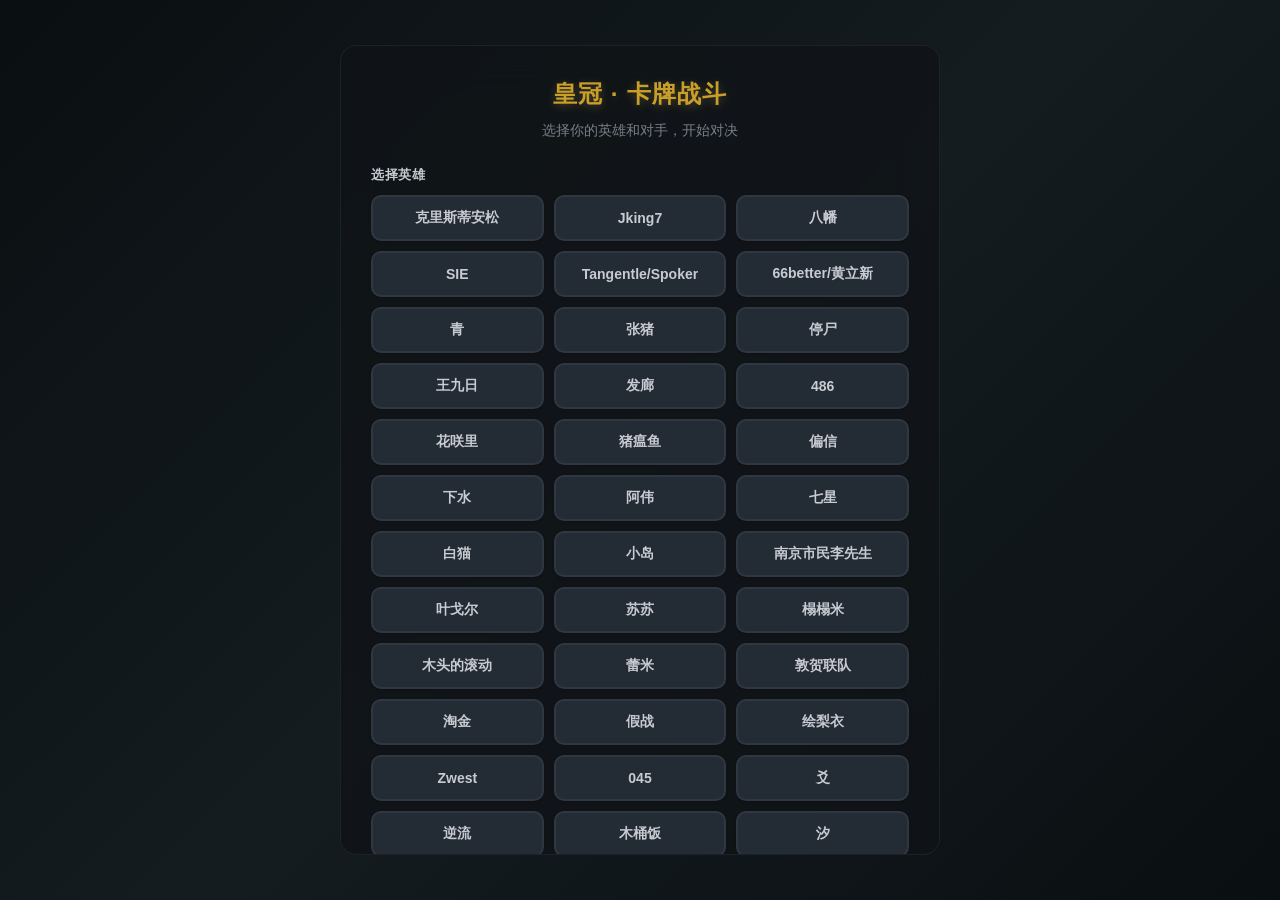
==== commit 346a170a: "Move game to root, archive old index" ====
--- a/index.html
+++ b/index.html
@@ -2,1142 +2,65 @@
 <html lang="zh-CN">
 <head>
 <meta charset="utf-8">
-<meta name="viewport" content="width=device-width,initial-scale=1,viewport-fit=cover">
-<meta name="theme-color" content="#e6dfcf">
-<title>皇冠档案 · 卡牌世界观图鉴</title>
-<style>
-/* ── 皇冠档案 · CROWN ARCHIVE ─────────────────────────────── */
-*{box-sizing:border-box;margin:0;padding:0}
-:root{
-  --paper:#e6dfcf;
-  --paper-d:#dbd1ba;
-  --stock:#fbf8f1;
-  --stock-2:#f2ecdf;
-  --stock-3:#e9e1d0;
-  --ink:#181512;
-  --ink-2:#5b5347;
-  --ink-3:#8b8173;
-  --line:#d2c8b3;
-  --line-2:#bcb096;
-  --seal:#97281f;
-  --gold:#8a6d2f;
-  --serif:"Songti SC","Noto Serif CJK SC","Source Han Serif SC",Georgia,serif;
-  --sans:"PingFang SC","Hiragino Sans GB","Helvetica Neue",-apple-system,sans-serif;
-  --mono:"SF Mono",ui-monospace,Menlo,monospace;
-}
-html{-webkit-text-size-adjust:100%}
-body{
-  background:var(--paper);
-  color:var(--ink);
-  font:15px/1.85 var(--sans);
-  -webkit-font-smoothing:antialiased;
-  text-rendering:optimizeLegibility;
-  min-height:100vh;
-}
-/* 纸纹 */
-body::before{
-  content:"";position:fixed;inset:0;z-index:0;pointer-events:none;
-  background-image:url("data:image/svg+xml;utf8,<svg xmlns='http://www.w3.org/2000/svg' width='160' height='160'><filter id='n'><feTurbulence type='fractalNoise' baseFrequency='.85' numOctaves='2' stitchTiles='stitch'/><feColorMatrix values='0 0 0 0 .13  0 0 0 0 .11  0 0 0 0 .07  0 0 0 .55 0'/></filter><rect width='160' height='160' filter='url(%23n)'/></svg>");
-  opacity:.42;mix-blend-mode:multiply;
-}
-.wrap{position:relative;z-index:1}
-a{color:inherit}
-button{font:inherit;color:inherit;background:none;border:0;cursor:pointer}
-
-/* ── 顶栏 ───────────────────────────────── */
-.hd{
-  position:sticky;top:0;z-index:60;
-  display:flex;align-items:center;gap:22px;
-  padding:0 clamp(14px,3vw,34px);
-  height:60px;
-  background:var(--paper);
-  border-bottom:1px solid var(--line-2);
-}
-.brand{display:flex;align-items:baseline;gap:11px;white-space:nowrap}
-.brand .mk{
-  font:600 19px/1 var(--serif);
-  letter-spacing:.06em;
-  padding:5px 8px;
-  color:#fbf5e8;
-  background:var(--seal);
-  border-radius:2px;
-}
-.brand .en{
-  font:500 10.5px/1 var(--mono);
-  letter-spacing:.34em;
-  color:var(--ink-3);
-}
-.tabs{display:flex;gap:2px;flex:1;overflow-x:auto;scrollbar-width:none}
-.tabs::-webkit-scrollbar{display:none}
-.tab{
-  position:relative;
-  padding:0 15px;height:60px;
-  font-size:14.5px;letter-spacing:.04em;color:var(--ink-2);
-  border-bottom:2px solid transparent;
-  transition:color .16s,border-color .16s;
-  white-space:nowrap;
-}
-.tab:hover{color:var(--ink)}
-.tab.on{color:var(--ink);border-bottom-color:var(--seal);font-weight:600}
-.tab .n{
-  font:500 10px/1 var(--mono);color:var(--ink-3);
-  margin-left:6px;vertical-align:2px;letter-spacing:.04em;
-}
-.hd-r{display:flex;align-items:center;gap:14px}
-.hd-date{font:500 11px/1 var(--mono);letter-spacing:.1em;color:var(--ink-3)}
-
-/* ── 主区骨架 ───────────────────────────── */
-main{padding:0 clamp(14px,3vw,34px) 60px}
-.v{display:none}
-.v.on{display:block}
-
-/* ── 侧栏（图鉴） ──────────────────────── */
-#v-cards{display:none;grid-template-columns:230px 1fr;gap:26px;align-items:start;padding-top:22px}
-#v-cards.on{display:grid}
-.side{
-  position:sticky;top:76px;
-  max-height:calc(100vh - 92px);
-  overflow-y:auto;
-  padding:16px 16px 16px 0;
-  border-right:1px solid var(--line);
-  scrollbar-width:thin;
-}
-.side h5{
-  font:600 11.5px/1 var(--sans);
-  letter-spacing:.16em;color:var(--ink-3);
-  margin:20px 0 9px;text-transform:uppercase;
-}
-.side h5:first-child{margin-top:2px}
-.srch{position:relative}
-.srch input{
-  width:100%;padding:9px 11px 9px 30px;
-  font:13.5px/1.4 var(--sans);color:var(--ink);
-  background:var(--stock);
-  border:1px solid var(--line-2);border-radius:2px;outline:none;
-}
-.srch input::placeholder{color:var(--ink-3)}
-.srch input:focus{border-color:var(--seal)}
-.srch::before{
-  content:"";position:absolute;left:11px;top:50%;
-  width:10px;height:10px;margin-top:-6px;
-  border:1.5px solid var(--ink-3);border-radius:50%;
-  box-shadow:0 8px 0 -4.5px var(--ink-3);
-}
-.opt{
-  display:flex;align-items:center;gap:8px;
-  padding:3.5px 2px;
-  font-size:13.2px;color:var(--ink-2);
-  cursor:pointer;user-select:none;
-  border-radius:2px;
-}
-.opt:hover{color:var(--ink);background:rgba(0,0,0,.035)}
-.opt.sel{color:var(--ink);font-weight:600}
-.opt .dot{width:7px;height:7px;border-radius:50%;background:var(--c,var(--ink-3));flex:none}
-.opt .k{flex:1;min-width:0;overflow:hidden;text-overflow:ellipsis;white-space:nowrap}
-.opt .ct{font:500 10.5px/1 var(--mono);color:var(--ink-3);letter-spacing:.02em}
-.reset{margin-top:18px;padding-top:12px;border-top:1px solid var(--line)}
-.reset button{
-  font-size:12.5px;color:var(--ink-3);letter-spacing:.04em;
-  padding:4px 0;border-bottom:1px solid var(--line-2);
-}
-.reset button:hover{color:var(--seal);border-bottom-color:var(--seal)}
-
-/* ── 工具条 ────────────────────────────── */
-.bar{
-  display:flex;align-items:baseline;gap:14px;
-  margin:0 0 16px;padding-bottom:10px;
-  border-bottom:1px solid var(--line);
-}
-.bar .cnt{font:500 12.5px/1 var(--mono);letter-spacing:.06em;color:var(--ink-2)}
-.bar .cnt b{color:var(--ink);font-weight:600}
-.bar .sp{flex:1}
-.sorts{display:flex;gap:4px}
-.sorts button{
-  font-size:12px;padding:4px 9px;letter-spacing:.03em;
-  color:var(--ink-3);border:1px solid transparent;border-radius:2px;
-}
-.sorts button:hover{color:var(--ink-2);border-color:var(--line-2)}
-.sorts button.on{color:var(--ink);border-color:var(--line-2);background:var(--stock-2)}
-
-/* ── 卡牌墙 ────────────────────────────── */
-.grid{
-  display:grid;
-  grid-template-columns:repeat(auto-fill,minmax(258px,1fr));
-  gap:22px 20px;
-}
-.cd{
-  position:relative;
-  background:var(--stock);
-  border:1px solid var(--line-2);
-  border-top:3px solid var(--tc,var(--ink-3));
-  box-shadow:0 1px 0 rgba(0,0,0,.045),0 10px 22px -16px rgba(24,21,18,.5);
-  cursor:pointer;
-  transition:transform .18s cubic-bezier(.2,.7,.3,1),box-shadow .18s;
-}
-.cd:hover{transform:translateY(-4px);box-shadow:0 2px 0 rgba(0,0,0,.05),0 20px 34px -18px rgba(24,21,18,.6)}
-.cd::after{
-  content:"";position:absolute;inset:5px;
-  border:1px solid var(--line);pointer-events:none;
-}
-.cd>*{position:relative;z-index:1}
-.cd-h{
-  display:flex;align-items:center;justify-content:space-between;
-  padding:12px 14px 9px;
-  border-bottom:1px solid var(--line);
-}
-.cd-n{
-  font:600 18px/1.2 var(--serif);letter-spacing:.03em;
-  overflow:hidden;text-overflow:ellipsis;white-space:nowrap;
-}
-.cd-id{font:500 10px/1 var(--mono);letter-spacing:.08em;color:var(--ink-3)}
-.cd-pt{
-  display:flex;align-items:center;justify-content:center;
-  min-height:96px;padding:16px 16px 14px;
-  background:
-    linear-gradient(180deg,var(--stock-2) 0%,var(--stock) 100%);
-  position:relative;
-}
-.cd-q{
-  font:500 15.5px/1.7 var(--serif);
-  text-align:center;color:var(--ink);
-  letter-spacing:.02em;
-}
-.cd-seal{
-  position:absolute;right:12px;bottom:10px;
-  width:26px;height:26px;
-  display:flex;align-items:center;justify-content:center;
-  font:600 13px/1 var(--serif);color:#f6e9dd;
-  background:var(--seal);
-  border-radius:2px;
-  transform:rotate(-4deg);
-  opacity:.92;
-  box-shadow:inset 0 0 0 1px rgba(255,255,255,.22);
-}
-.cd-bd{padding:11px 14px 12px;border-top:1px solid var(--line)}
-.cd-tk{
-  font-size:12.8px;line-height:1.72;color:var(--ink-2);
-  display:-webkit-box;-webkit-line-clamp:4;-webkit-box-orient:vertical;overflow:hidden;
-  margin-bottom:9px;
-}
-.cd-tk em{font-style:normal;color:var(--ink);font-weight:600}
-.cd-mt{
-  display:flex;align-items:center;gap:8px;
-  padding-top:8px;border-top:1px dotted var(--line-2);
-}
-.cd-ti{
-  font:600 10.5px/1 var(--sans);letter-spacing:.1em;
-  padding:4px 7px;color:#fbf5e8;background:var(--tc,var(--ink-3));border-radius:2px;
-}
-.cd-fc{
-  font-size:11.5px;color:var(--ink-3);letter-spacing:.02em;
-  overflow:hidden;text-overflow:ellipsis;white-space:nowrap;
-}
-.cd-dt{
-  font:500 9.5px/1 var(--mono);color:var(--ink-3);
-  margin-left:auto;letter-spacing:.06em;
-}
-
-/* ── 空态 ──────────────────────────────── */
-.empty{
-  grid-column:1/-1;
-  padding:70px 20px;text-align:center;color:var(--ink-3);
-  border:1px dashed var(--line-2);
-}
-.empty .z{font:500 22px/1 var(--serif);margin-bottom:10px;color:var(--line-2)}
-
-/* ── 分段内容页 ─────────────────────────── */
-.page{padding-top:26px}
-.pg-h{margin-bottom:6px}
-.pg-t{
-  font:600 clamp(21px,3.4vw,30px)/1.3 var(--serif);
-  letter-spacing:.04em;
-}
-.pg-s{font-size:13.5px;color:var(--ink-2);margin-top:5px;max-width:76ch;line-height:1.8}
-.pg-rule{
-  height:2px;background:var(--ink);margin:18px 0 26px;
-  border:0;opacity:.9;
-}
-.block{margin-bottom:38px}
-.blk-h{
-  display:flex;align-items:baseline;gap:10px;
-  margin-bottom:14px;padding-bottom:8px;
-  border-bottom:1px solid var(--line-2);
-}
-.blk-h h3{font:600 16.5px/1.4 var(--serif);letter-spacing:.05em}
-.blk-h .en{font:500 10px/1 var(--mono);letter-spacing:.2em;color:var(--ink-3)}
-.blk-h .sp{flex:1}
-.blk-h .hint{font-size:12px;color:var(--ink-3)}
-
-/* ── 段位阶梯 ───────────────────────────── */
-.lad{display:flex;flex-direction:column;gap:2px;background:var(--stock);border:1px solid var(--line-2);padding:16px 18px 18px}
-.lr{
-  display:grid;
-  grid-template-columns:76px 1fr 108px;
-  align-items:center;gap:14px;
-  padding:7px 0;
-  border-bottom:1px dotted var(--line);
-}
-.lr:last-child{border-bottom:0}
-.lr-l{display:flex;align-items:baseline;gap:5px}
-.lr-l .r{font:600 17px/1 var(--serif);color:var(--ink)}
-.lr-l .u{font:500 9.5px/1 var(--mono);color:var(--ink-3);letter-spacing:.06em}
-.lr-b{position:relative;height:16px;background:var(--stock-2);border:1px solid var(--line)}
-.lr-b i{
-  position:absolute;left:0;top:0;bottom:0;
-  background:var(--seal);opacity:.82;
-  display:block;
-}
-.lr-b.s1 i{opacity:.42}
-.lr-b.s2 i{opacity:.52}
-.lr-b.s3 i{opacity:.62}
-.lr-b.s4 i{opacity:.74}
-.lr-b.s5 i{opacity:.86}
-.lr-b.s6 i{opacity:1}
-.lr-r{text-align:right}
-.lr-r .v{font:600 14px/1.2 var(--mono);color:var(--ink)}
-.lr-r .c{font:500 10px/1 var(--mono);color:var(--ink-3);margin-top:3px;letter-spacing:.04em}
-.lad-cap{
-  display:flex;justify-content:space-between;gap:10px;flex-wrap:wrap;
-  margin-top:12px;padding-top:12px;
-  border-top:1px solid var(--line-2);
-  font:500 11.5px/1.5 var(--mono);color:var(--ink-3);letter-spacing:.03em;
-}
-.lad-cap b{color:var(--ink);font-weight:600}
-
-.rules{display:grid;grid-template-columns:repeat(auto-fill,minmax(300px,1fr));gap:14px}
-.rule{background:var(--stock);border:1px solid var(--line-2);padding:14px 15px}
-.rule h4{font:600 14px/1.4 var(--serif);margin-bottom:6px;display:flex;justify-content:space-between;align-items:baseline;gap:8px}
-.rule h4 .p{font:600 12px/1 var(--mono);color:var(--seal)}
-.rule p{font-size:12.8px;color:var(--ink-2);line-height:1.75}
-
-/* ── 漏斗 ──────────────────────────────── */
-.funnel{background:var(--stock);border:1px solid var(--line-2);padding:18px}
-.fn-row{display:grid;grid-template-columns:120px 1fr 84px;align-items:center;gap:14px;padding:9px 0}
-.fn-row+.fn-row{border-top:1px dotted var(--line)}
-.fn-row .lb{font-size:13.5px;color:var(--ink)}
-.fn-row .br{position:relative;height:14px;background:var(--stock-2);border:1px solid var(--line)}
-.fn-row .br i{position:absolute;left:0;top:0;bottom:0;background:var(--gold)}
-.fn-row .vv{text-align:right;font:600 13.5px/1 var(--mono)}
-
-/* ── 待定义 ─────────────────────────────── */
-.gaps{display:flex;flex-direction:column;gap:12px}
-.gap{
-  display:grid;grid-template-columns:30px 1fr;gap:12px;
-  background:var(--stock);border:1px solid var(--line-2);
-  border-left:3px solid var(--seal);padding:13px 15px;
-}
-.gap .no{font:600 13px/1.6 var(--mono);color:var(--seal)}
-.gap .tx{font-size:13px;line-height:1.8;color:var(--ink-2)}
-.gap .tx b{color:var(--ink);font-weight:600}
-
-/* ── 势力 ──────────────────────────────── */
-.land{display:grid;grid-template-columns:1fr 1fr;gap:24px;align-items:start}
-.lcol h4{
-  font:600 15px/1.4 var(--serif);letter-spacing:.06em;
-  padding-bottom:9px;margin-bottom:14px;
-  border-bottom:2px solid var(--ink);
-  display:flex;align-items:baseline;gap:9px;
-}
-.lcol h4 .en{font:500 9.5px/1 var(--mono);letter-spacing:.22em;color:var(--ink-3)}
-.fa{
-  background:var(--stock);border:1px solid var(--line-2);
-  border-top:3px solid var(--fc,var(--ink-3));
-  padding:13px 15px;margin-bottom:12px;
-}
-.fa-h{display:flex;align-items:baseline;gap:9px;margin-bottom:5px}
-.fa-h .n{font:600 16px/1.3 var(--serif)}
-.fa-h .t{
-  font:600 10px/1 var(--sans);letter-spacing:.1em;
-  padding:3.5px 6px;color:#fbf5e8;background:var(--fc,var(--ink-3));border-radius:2px;
-}
-.fa-h .sp{flex:1}
-.fa-h .cr{font:500 9.5px/1 var(--mono);letter-spacing:.06em;color:var(--gold)}
-.fa p{font-size:12.6px;line-height:1.78;color:var(--ink-2)}
-.fa .who{margin-top:9px;display:flex;flex-wrap:wrap;gap:5px}
-.fa .who span{
-  font-size:11px;padding:2.5px 7px;
-  background:var(--stock-2);border:1px solid var(--line);color:var(--ink-2);border-radius:2px;
-  cursor:pointer;
-}
-.fa .who span:hover{border-color:var(--line-2);color:var(--ink);background:var(--stock-3)}
-.fa .rel{margin-top:9px;font-size:11.6px;line-height:1.7;color:var(--ink-3)}
-.fa .rel b{font-weight:600}
-.rw{color:var(--seal)}
-.rb{color:#3c5a49}
-.rn{color:var(--ink-3)}
-
-.note{
-  margin-top:22px;padding:15px 17px;
-  background:var(--stock-2);border:1px solid var(--line-2);
-  border-left:3px solid var(--gold);
-}
-.note h4{font:600 13.5px/1.5 var(--sans);margin-bottom:6px}
-.note p{font-size:12.8px;line-height:1.85;color:var(--ink-2)}
-
-/* ── 词条 ──────────────────────────────── */
-.glf{display:flex;flex-wrap:wrap;gap:6px;margin-bottom:20px}
-.glf button{
-  font-size:12.2px;padding:5px 11px;
-  border:1px solid var(--line-2);background:var(--stock);color:var(--ink-2);
-  border-radius:2px;letter-spacing:.03em;
-}
-.glf button:hover{color:var(--ink)}
-.glf button.on{background:var(--ink);border-color:var(--ink);color:var(--stock)}
-.gls{display:grid;grid-template-columns:repeat(auto-fill,minmax(330px,1fr));gap:15px}
-.gl{background:var(--stock);border:1px solid var(--line-2);padding:15px 16px}
-.gl-h{display:flex;align-items:baseline;gap:9px;margin-bottom:8px}
-.gl-h .n{font:600 16px/1.35 var(--serif)}
-.gl-h .c{
-  font:500 9.5px/1 var(--mono);letter-spacing:.14em;color:var(--gold);
-  border:1px solid var(--line-2);padding:3px 6px;border-radius:2px;
-}
-.gl-h .sp{flex:1}
-.gl-h .id{font:500 9.5px/1 var(--mono);color:var(--ink-3);letter-spacing:.06em}
-.gl p{font-size:12.9px;line-height:1.8;color:var(--ink-2)}
-.gl .mech{
-  margin-top:10px;padding:9px 11px;
-  background:var(--stock-2);border-left:2px solid var(--seal);
-  font-size:12.4px;line-height:1.75;color:var(--ink);
-}
-.gl .mech b{font-weight:600}
-.gl .src{margin-top:8px;font:500 10.5px/1.6 var(--mono);color:var(--ink-3);letter-spacing:.03em}
-.gl .src a{cursor:pointer;border-bottom:1px dotted var(--ink-3)}
-.gl .src a:hover{color:var(--seal);border-bottom-color:var(--seal)}
-
-/* ── 详情抽屉 ───────────────────────────── */
-.ov{
-  position:fixed;inset:0;z-index:100;
-  background:rgba(24,21,18,.5);
-  opacity:0;pointer-events:none;
-  transition:opacity .2s;
-}
-.ov.on{opacity:1;pointer-events:auto}
-.sh{
-  position:fixed;top:0;right:0;bottom:0;z-index:101;
-  width:min(720px,100%);
-  background:var(--stock);
-  border-left:1px solid var(--line-2);
-  box-shadow:-24px 0 60px -30px rgba(24,21,18,.7);
-  transform:translateX(101%);
-  transition:transform .26s cubic-bezier(.2,.75,.3,1);
-  overflow-y:auto;
-  scrollbar-width:thin;
-}
-.sh.on{transform:translateX(0)}
-.sh-x{
-  position:sticky;float:right;top:14px;margin:14px 14px 0 0;z-index:5;
-  width:32px;height:32px;display:flex;align-items:center;justify-content:center;
-  font-size:19px;line-height:1;color:var(--ink-2);
-  background:var(--stock);border:1px solid var(--line-2);border-radius:2px;
-}
-.sh-x:hover{color:var(--seal);border-color:var(--seal)}
-.sh-in{padding:0 clamp(18px,4vw,42px) 50px;clear:both}
-.sh-top{
-  display:flex;align-items:flex-start;gap:14px;
-  padding:8px 0 18px;border-bottom:2px solid var(--ink);
-}
-.sh-top .id{font:500 11px/1 var(--mono);letter-spacing:.1em;color:var(--ink-3);margin-bottom:9px}
-.sh-top .nm{font:600 clamp(26px,5vw,38px)/1.15 var(--serif);letter-spacing:.03em}
-.sh-top .tg{
-  display:flex;gap:7px;flex-wrap:wrap;margin-top:11px;
-}
-.sh-top .tg span{
-  font:600 11px/1 var(--sans);letter-spacing:.09em;
-  padding:5px 8px;color:#fbf5e8;border-radius:2px;
-}
-.sh-top .rt{flex:1;text-align:right;font:500 11px/1.6 var(--mono);color:var(--ink-3);letter-spacing:.05em}
-.sh-port{
-  margin:18px 0;padding:24px 20px;text-align:center;
-  background:linear-gradient(180deg,var(--stock-2),var(--stock));
-  border:1px solid var(--line);position:relative;
-}
-.sh-port::before,.sh-port::after{
-  content:"";position:absolute;width:14px;height:14px;
-  border:1px solid var(--line-2);
-}
-.sh-port::before{left:8px;top:8px;border-right:0;border-bottom:0}
-.sh-port::after{right:8px;bottom:8px;border-left:0;border-top:0}
-.sh-q{font:500 clamp(16px,3.2vw,19px)/1.85 var(--serif);letter-spacing:.03em}
-.sh-cols{display:grid;grid-template-columns:1fr 1fr;gap:22px;margin-top:22px}
-.sh-cols h4{
-  font:600 12px/1 var(--sans);letter-spacing:.2em;color:var(--ink-3);
-  padding-bottom:8px;margin-bottom:10px;border-bottom:1px solid var(--line-2);
-}
-.sh-cols p{font-size:13.6px;line-height:1.95;color:var(--ink)}
-.sh-note{
-  margin-top:24px;padding:13px 15px;
-  background:var(--stock-2);border-left:3px solid var(--gold);
-  font-size:13px;line-height:1.85;color:var(--ink-2);
-}
-.sh-note b{color:var(--ink);font-weight:600}
-
-/* ── 页脚 ──────────────────────────────── */
-.ft{
-  margin-top:44px;padding:20px 0;
-  border-top:1px solid var(--line-2);
-  display:flex;justify-content:space-between;gap:14px;flex-wrap:wrap;
-  font:500 10.5px/1.6 var(--mono);letter-spacing:.08em;color:var(--ink-3);
-}
-
-/* ── 响应式 ─────────────────────────────── */
-@media (max-width:1000px){
-  #v-cards{grid-template-columns:1fr;gap:18px}
-  .side{position:static;max-height:none;border-right:0;padding:0 0 4px;border-bottom:1px solid var(--line);margin-bottom:4px}
-  .side .grps{display:grid;grid-template-columns:1fr 1fr;gap:0 20px}
-}
-@media (max-width:760px){
-  .hd{height:56px;gap:12px}
-  .brand .en{display:none}
-  .hd-date{display:none}
-  .tab{padding:0 11px;font-size:13.5px}
-  .grid{grid-template-columns:repeat(auto-fill,minmax(168px,1fr));gap:14px}
-  .cd-n{font-size:15.5px}
-  .cd-q{font-size:13.5px}
-  .cd-tk{-webkit-line-clamp:3;font-size:12px}
-  .lr{grid-template-columns:58px 1fr 82px;gap:9px}
-  .lr-r .v{font-size:12.5px}
-  .fn-row{grid-template-columns:92px 1fr 62px;gap:9px}
-  .fn-row .lb{font-size:12.5px}
-  .land{grid-template-columns:1fr}
-  .sh-cols{grid-template-columns:1fr}
-  .side .grps{grid-template-columns:1fr}
-  .gls{grid-template-columns:1fr}
-}
-
-</style>
+<meta name="viewport" content="width=device-width,initial-scale=1">
+<title>皇冠 · 卡牌战斗</title>
+<link rel="stylesheet" href="style.css?v=13">
 </head>
 <body>
-<header class="hd">
-  <div class="brand"><span class="mk">皇冠档案</span><span class="en">CROWN ARCHIVE</span></div>
-  <nav class="tabs" id="tabs">
-    <button class="tab on" data-v="cards">图鉴<span class="n" id="tbCards"></span></button>
-    <button class="tab" data-v="ladder">段位</button>
-    <button class="tab" data-v="factions">势力</button>
-    <button class="tab" data-v="gloss">词条<span class="n" id="tbGloss"></span></button>
-  </nav>
-  <div class="hd-r"><span class="hd-date" id="hdDate"></span></div>
-</header>
-
-<main class="wrap">
-
-  <!-- 图鉴 -->
-  <section id="v-cards" class="v on">
-    <aside class="side">
-      <div class="srch"><input id="q" type="search" placeholder="姓名 / 卡组 / 关键词" autocomplete="off"></div>
-      <div class="grps">
-        <div>
-          <h5>个人实力</h5>
-          <div id="fTier"></div>
-        </div>
-        <div>
-          <h5>势力归属</h5>
-          <div id="fFac"></div>
-        </div>
-        <div>
-          <h5>卡组类型</h5>
-          <div id="fTag"></div>
-        </div>
-      </div>
-      <div class="reset"><button id="clr">清除全部筛选</button></div>
-    </aside>
-    <div>
-      <div class="bar">
-        <span class="cnt" id="cnt"></span>
-        <span class="sp"></span>
-        <div class="sorts" id="sorts">
-          <button data-s="orig" class="on">原序</button>
-          <button data-s="tier">梯队</button>
-          <button data-s="len">卡组</button>
-          <button data-s="az">姓名</button>
-        </div>
-      </div>
-      <div class="grid" id="grid"></div>
+<div id="lobby">
+  <div class="lobby-content">
+    <h1>皇冠 · 卡牌战斗</h1>
+    <p>选择你的英雄和对手，开始对决</p>
+    <div class="lobby-section">
+      <label>选择英雄</label>
+      <div class="hero-grid" id="heroGrid"></div>
     </div>
-  </section>
-
-  <!-- 段位 -->
-  <section id="v-ladder" class="v">
-    <div class="page">
-      <div class="pg-h">
-        <h1 class="pg-t">段位阶梯</h1>
-        <p class="pg-s">卡兹帝国段位 25—1，只对中下实力者有用。1 段才是见强者的门槛。1 段之间的差距，比 1 段和 25 段之间更加恐怖。</p>
-      </div>
-      <hr class="pg-rule">
-      <div class="block">
-        <div class="blk-h"><h3>升段分值</h3><span class="en">RANK POINTS</span><span class="sp"></span><span class="hint">条长按对数刻度，非线性</span></div>
-        <div class="lad" id="lad"></div>
-      </div>
-      <div class="block">
-        <div class="blk-h"><h3>分段规则</h3><span class="en">SEGMENT RULES</span></div>
-        <div class="rules" id="rules"></div>
-      </div>
-      <div class="block">
-        <div class="blk-h"><h3>OCC 晋级漏斗</h3><span class="en">OCC FUNNEL</span><span class="sp"></span><span class="hint">卡兹帝国全国性卡牌大赛，仍在办</span></div>
-        <div class="funnel" id="funnel"></div>
-      </div>
-      <div class="block">
-        <div class="blk-h"><h3>段位数值缺口</h3><span class="en">OPEN QUESTIONS</span><span class="sp"></span><span class="hint">做排位前必须定的</span></div>
-        <div class="gaps" id="gaps"></div>
-      </div>
+    <div class="lobby-section">
+      <label>选择对手</label>
+      <div class="hero-grid" id="oppGrid"></div>
     </div>
-  </section>
-
-  <!-- 势力 -->
-  <section id="v-factions" class="v">
-    <div class="page">
-      <div class="pg-h">
-        <h1 class="pg-t">势力版图</h1>
-        <p class="pg-s">旧大陆由卡兹帝国统一，靠皇冠维持；新大陆无统一，凹槽为霸主，多国并立。梯队按国家整体实力计算，不按头目个人实力计算。</p>
-      </div>
-      <hr class="pg-rule">
-      <div class="land" id="land"></div>
-      <div class="note">
-        <h4>梯队口径</h4>
-        <p>梯队按国家整体实力计算，不按头目个人实力计算。架子班是超国家集团，成员个人实力与国家梯队无关。架子班第一梯队成员（七星、苏苏）个人实力按“顶尖”标注，与其所属国家的国家梯队无关。</p>
-      </div>
+    <button id="btnStart" class="btn-start" disabled>开始对决</button>
+  </div>
+</div>
+<div id="app" hidden>
+  <div class="bar">
+    <span class="brand">皇冠 · 卡牌战斗</span>
+    <span id="turnInfo"></span>
+    <button id="btnGuide" class="icon-btn" title="查看新手指南">
+      <svg width="18" height="18" viewBox="0 0 24 24" fill="none" stroke="currentColor" stroke-width="2"><circle cx="12" cy="12" r="10"/><path d="M9.09 9a3 3 0 0 1 5.83 1c0 2-3 3-3 3"/><line x1="12" y1="17" x2="12.01" y2="17"/></svg>
+    </button>
+    <button id="btnTheme" class="icon-btn" title="切换明暗主题">
+      <svg width="18" height="18" viewBox="0 0 24 24" fill="none" stroke="currentColor" stroke-width="2"><circle cx="12" cy="12" r="5"/><line x1="12" y1="1" x2="12" y2="3"/><line x1="12" y1="21" x2="12" y2="23"/><line x1="4.22" y1="4.22" x2="5.64" y2="5.64"/><line x1="18.36" y1="18.36" x2="19.78" y2="19.78"/><line x1="1" y1="12" x2="3" y2="12"/><line x1="21" y1="12" x2="23" y2="12"/><line x1="4.22" y1="19.78" x2="5.64" y2="18.36"/><line x1="18.36" y1="5.64" x2="19.78" y2="4.22"/></svg>
+    </button>
+    <button id="btnNew" class="icon-btn" title="开始新对局">
+      <svg width="18" height="18" viewBox="0 0 24 24" fill="none" stroke="currentColor" stroke-width="2"><path d="M21 12a9 9 0 1 1-9-9c2.39 0 4.68.94 6.36 2.64L21 3v6h-6"/></svg>
+    </button>
+  </div>
+  <div id="board">
+    <div class="side top" id="sideTop">
+      <div class="hero" id="heroTop"></div>
+      <div class="hand" id="handTop"></div>
+      <div class="field" id="fieldTop"></div>
     </div>
-  </section>
-
-  <!-- 词条 -->
-  <section id="v-gloss" class="v">
-    <div class="page">
-      <div class="pg-h">
-        <h1 class="pg-t">机制词条</h1>
-        <p class="pg-s">从设定里抽出的规则名词。每条给出定义、出处，以及做成游戏时的机制映射。词条是引擎代码之前最先要写死的东西。</p>
-      </div>
-      <hr class="pg-rule">
-      <div class="glf" id="glf"></div>
-      <div class="gls" id="gls"></div>
+    <div class="divider"></div>
+    <div class="side bot" id="sideBot">
+      <div class="field" id="fieldBot"></div>
+      <div class="hand" id="handBot"></div>
+      <div class="hero" id="heroBot"></div>
     </div>
-  </section>
-
-  <footer class="ft">
-    <span>皇冠档案 · CROWN ARCHIVE · 单文件本地生成</span>
-    <span id="ftStat"></span>
-  </footer>
-</main>
-
-<div class="ov" id="ov"></div>
-<div class="sh" id="sh"><div id="shIn"></div></div>
-
-<script>
-/* ── DATA ─────────────────────────────── */
-/* ── 设定数据（源：index.html） ───────────── */
-const PEOPLE = [{"name": "486", "look": "黑色西服上衣剪裁合身，领口别一枚银色胸针。长裙是黑色底，上面有红色交叉网纹。头上戴一朵黑莲花，花瓣偏暗红。头发黑色，长度到肩膀，偏直。面容偏冷，五官立体，皮肤偏白。整体像一个参加黑暗葬礼的贵族。", "deck": "卡组特色：狂战士·狂暴连击。反复攻击，连续输出。凹槽军队领袖。核心机制是每次攻击后获得额外攻击次数，形成连击链。前期低调，中期开始连续攻击，后期一回合能打出十几次攻击。缺点是怕控制，一旦被解场或打断连击链，输出断档。政斗输给猪瘟鱼后独走，后被张猪召回铲除猪瘟鱼集团。", "tag": "狂战士·狂暴连击", "factions": ["凹槽帝国"], "tier": "顶尖", "note": "凹槽军队领袖·现被召回"}, {"name": "下水", "look": "黑色小八角帽是呢料，帽檐偏短，端正地戴在头上。白色西服是整套，上衣和裤子都是纯白，剪裁合身，白衬衫，白色领带。脚上穿白色皮鞋。面容偏冷，五官锐利，皮肤偏白，眼神直接。整体像一个黑白分明的军官。", "deck": "卡组特色：火炮体系+【饱和式打击】终端，携带4张。火力覆盖型，不玩花的，直接覆盖整个战场。架子班中坚成员。鸭子—小怪兽战争中坚持消灭汐，有脾气。核心是火炮单位，每门火炮每回合造成少量伤害，但数量多、范围广。【饱和式打击】是终端卡，费用极高，效果是对敌方全场造成火炮数量乘以固定值的伤害。4张意味着他可以在四回合内连续覆盖。", "tag": "火炮体系+【饱和式打击】终端，携带4张", "factions": ["架子班", "鸭子系"], "tier": "顶尖", "note": "架子班中坚·坚持消灭汐"}, {"name": "偏信", "look": "白发长度到肩膀，偏直，自然垂落。西服黑色，剪裁合身，白衬衫，不系领带。墨镜黑色方框，遮住眼睛。超短裙黑色，长度到大腿中部，配黑色丝袜。脚上穿黑色高跟鞋。面容偏冷，五官立体，皮肤偏白。整体像一个军部统帅下班后直接去夜店。", "deck": "卡组特色：即时开包·选最强卡。每一手都能拿到当前局势下的最优解，跳过随机性，把把神抽。凹槽军部统帅，政斗中辞职。核心是开包机制：每回合打开一个卡包，从里面选一张最强的卡。普通卡牌师开包靠运气，但他能即时判断哪张最强。永远有最优解，永远不卡手。缺点是开包需要时间，对手压力太大时可能来不及选完。", "tag": "即时开包·选最强卡", "factions": ["凹槽帝国"], "tier": "顶尖", "note": "凹槽军部统帅·已辞职"}, {"name": "停尸", "look": "金丝眼镜是细框，镜片偏小，架在鼻梁上。黑眼圈很重，眼袋明显。红色短发，长度到耳朵，发尾略微外翘，颜色偏暗红。居家服饰是灰色或深蓝色的宽松上衣和长裤，材质柔软，有褶皱。脚上穿拖鞋。手上可能拿着文件或牌组。整体像一个连续加班一个月、在家办公的老成员。", "deck": "卡组特色：强解控场。携带4张群解，擅长清场和压制。凹槽老成员，张猪不理政时由他们共同管理。打法以控制和解场为核心，不追求爆发，追求让对手无法铺场。4张群解意味着对手无论铺多少波，他都有办法清掉。核心节奏是解场、过牌、再解场，直到对手资源耗尽。缺点是缺乏制胜手段，经常把对局拖到双方都抽干牌库。", "tag": "强解控场", "factions": ["凹槽帝国"], "tier": "顶尖", "note": "凹槽老成员·4张群解"}, {"name": "发廊", "look": "黑发长度到肩膀，发尾挑染白色，挑染部分偏银白，集中在脸侧。洛丽塔是黑色为主，白色蕾丝镶边，裙摆到膝盖下方，袖口有荷叶边。里面穿白色长袜和黑色小皮鞋。面容偏精致，五官柔和，皮肤偏白，表情文静。整体像一个洋娃娃，但他是男孩子。", "deck": "卡组特色：直伤。不讲场面交换，直接打脸。卡组里全是直伤法术、冲锋单位、无视嘲讽的伤害卡。曾摧毁车喵军区、进攻斗篷狗，被各大势力联合绞杀，最近救活。发廊进攻卡兹帝国是凹槽组织的正式行动，发生在新大陆已站稳之后。打法就是：不管你铺什么，我打你脸。被联合绞杀是因为太激进，惹了太多人。", "tag": "直伤", "factions": ["凹槽帝国"], "tier": "顶尖", "note": "曾摧毁车喵军区·现被救活"}, {"name": "字母", "look": "面容精致，五官偏中性，雌雄莫辨。皮肤偏白，几乎没有瑕疵，像是长期待在室内、不晒太阳的人。眉毛修长，眼睛偏细长，眼尾微微上挑，瞳孔颜色偏深，看人的时候目光很稳，不闪躲，也不压迫，但你会觉得他什么都看见了。鼻梁挺直，嘴唇偏薄，唇色偏淡，嘴角平直，很少笑，笑起来也只是一边嘴角微动。头发是黑色，长度到脖子，偏直，发尾略微外翘，打理得很整齐，但不会用发胶固定，自然垂落。偶尔会把头发别到耳后，露出完整的侧脸。发质很好，有光泽。穿的是深黑色西装，剪裁合身，面料偏哑光，不反光。白衬衫，领口扣到最上面一颗，系深灰色领带，打得很紧，一丝不苟。西装左胸口袋插一支黑色钢笔，不带装饰。裤子是直筒款，长度刚好盖住鞋面。脚上穿黑色皮鞋，擦得很干净。手上戴白色薄手套，不摘。手腕处偶尔露出一截衬衫袖口，扣子扣好。没有多余配饰，没有项链、戒指、胸针。整体干净到近乎刻板，像一份没有涂改过的文件。", "deck": "卡组特色：新式战法+超模单位铺场。消除“无法攻击卡牌师”效果，直伤突破。新式战法领袖。伪造叶戈尔罪行，导致天道杀害叶戈尔。发动叛乱，榻榻米国覆亡，鸭子国再次灭亡。鸭子联合政府当前顶尖战力只有字母。核心是新式战法，超模单位铺场，消除“无法攻击卡牌师”效果，直伤突破。打法直接、高效、不讲道理。", "tag": "新式战法+超模单位铺场", "factions": ["鸭子系"], "tier": "顶尖", "note": "新式战法领袖·伪造叶戈尔罪行·发动叛乱"}, {"name": "张猪", "look": "黑发长度到腰，直发，发质很好但不太打理，自然垂落。学生校服是黑红相间，上衣黑色为主，领口和袖口有红色镶边，裙子是纯黑色百褶裙。黑色手套到手腕，黑色丝袜到膝盖上方。两只袖口各有一个红色蝴蝶结，系得很端正。两只红色瞳孔，颜色偏暗红，像红茶。常拿的茶杯是白瓷杯，杯口有金边。面容偏白，五官精致但表情很淡，偶尔露出疲惫。整体像一个安静喝红茶的哥特系学生，但她是凹槽皇帝。", "deck": "卡组特色：禁忌召唤·超强单卡。【超人SUPERMAN】存在于真正皇冠中，到旧大陆才能召唤分身。花费微不足道就能将对方打至大残，加小配合可直接杀死。持续一小时，对一场战斗足够。卡组本身很薄，大部分是辅助卡、防御卡、逃跑卡，核心只有一张【超人SUPERMAN】。召唤条件是在旧大陆、真正皇冠范围内、特定仪式。例行复仇中几乎每次召唤，无差别袭击卡兹帝国卡牌师。旧大陆误以为是地狱恶魔/深渊之力。极其机灵、行踪隐秘迅速，屡屡躲过克里斯蒂安松的仪式。后因猪瘟鱼事件心力交瘁，停止复仇。", "tag": "禁忌召唤·超强单卡", "factions": ["凹槽帝国"], "tier": "顶尖", "note": "凹槽皇帝·禁忌召唤·现停止复仇"}, {"name": "愚蠢", "look": "灰发长度到肩膀，乱糟糟，自然垂落。T-shirt是宽松款，颜色可能是灰色或黑色，长度到膝盖上方。不穿裤子。左右脚鞋子和袜子都不同，比如左脚白袜黑鞋，右脚黑袜白鞋。面容偏普通，五官端正，皮肤偏白，表情随意。整体像一个完全不在乎穿什么的人。", "deck": "卡组特色：卡组破坏，【变鸭术】将敌方卡组顶的卡变成鸭子。架子班成员，私人持有复制皇冠。核心是卡组破坏，【变鸭术】是核心卡，可以把敌方卡组顶的卡变成鸭子。你精心构筑的卡组，在他面前就是一堆鸭子。打法偏干扰，让对手无牌可打。", "tag": "卡组破坏，【变鸭术】将敌方卡组顶的卡变成鸭子", "factions": ["架子班"], "tier": "顶尖", "note": "架子班成员·私人持有复制皇冠"}, {"name": "猪瘟鱼", "look": "蓝色头发是偏深的藏蓝，长度到耳朵，偏分。黑框眼镜是方框，镜片偏厚。蓝色西服是深蓝色，剪裁合身，白衬衫，蓝色领带。总是带着微笑，嘴角上扬，但眼睛不太笑。面容偏圆，皮肤偏白，看起来人畜无害。手上可能拿着账本或茶杯。整体像一个和善的财务主管。", "deck": "卡组特色：偷钱·逃跑胜利。【人民收米术】偷300元后【逃跑】。不追求击杀，追求经济优势和生存。凹槽财政部长，政斗赢了486，后被张猪软禁。直接导致张猪心力交瘁，停止对卡兹帝国例行复仇。卡组里全是偷取、干扰、逃跑组件。偷钱是字面意义上的偷——从对手的账户里偷走300元。逃跑胜利是特殊的胜利条件：只要他偷够钱并成功逃跑，就算赢。", "tag": "偷钱·逃跑胜利", "factions": ["凹槽帝国"], "tier": "顶尖", "note": "凹槽财政部长·已被软禁"}, {"name": "王九日", "look": "黑发长度到肩膀，偏直，偶尔扎起来。身材强壮，肩膀宽，手臂肌肉明显，西装上衣被撑得紧绷，扣子勉强扣上。西装是黑色，白衬衫领口敞开，不系领带。嘴里衔着一根烟，烟灰很长，不弹。墨镜是黑色方框，遮住眼睛。面容偏硬朗，下颌线条明显，嘴唇偏薄。皮肤偏小麦色。整体像一个黑帮片里的老大，但她是女孩子。", "deck": "卡组特色：精神控制。影响敌方卡牌师心智，直接攻击对手的判断和决策。凹槽老成员，军事领袖。卡组里有很多心理战组件，比如迫使对手暴露手牌、干扰对手计时、制造虚假信息。单挑时，她能让对手自乱阵脚，打出错误决策。战略威胁大于纯战力，因为她不需要击败你，她只需要让你击败自己。", "tag": "精神控制", "factions": ["凹槽帝国"], "tier": "顶尖", "note": "凹槽军事领袖·精神控制"}, {"name": "肉铺子（已故）", "look": "黑色T-shirt是宽松款，胸口印着最新球星照片，可能是足球或篮球。黑色短裤是运动款，长度到膝盖上方。脚上穿运动鞋。面容偏普通，五官端正，皮肤偏黄，表情随意。整体像一个刚看完球赛的技术宅。", "deck": "卡组特色：制卡师·爆体。袜子国皇冠新批量卡设计师，架子班级别。制造未知强力卡牌爆体而亡，直接导致肉铺子国灭亡。此后制卡前都要先询问他人确认可承受。核心是制卡，能设计并制造批量卡。最后一张卡强度超过她的承受能力，爆体而亡。", "tag": "制卡师·爆体", "factions": ["袜子国"], "tier": "顶尖", "note": "袜子国批量卡设计师·爆体而亡"}, {"name": "花咲里", "look": "灰发长度到腰，扎成双马尾，发绳是白色。水手服是传统款式，白色上衣，深蓝色领子，红色领结。蓝色中裙到膝盖下方，百褶款式。脚上穿黑色皮鞋和白色长袜。面容偏年轻，五官精致，皮肤偏白，表情认真。整体像一个从校园番里走出来的剑道部少女。", "deck": "卡组特色：剑舞公主·立场控制。加强武器威力，通过立场控制影响战局。凹槽禁卫军官，被召回与486一起铲除猪瘟鱼集团。核心是武器卡和立场卡，武器提供输出，立场提供控制。立场可以改变攻击范围、伤害类型、目标选择。剑舞公主形态下，武器威力翻倍，立场效果增强。擅长在复杂局面中找到最优立场，然后用武器收割。", "tag": "剑舞公主·立场控制", "factions": ["凹槽帝国"], "tier": "顶尖", "note": "凹槽禁卫军官"}, {"name": "阿伟", "look": "寸头剪得很短，整齐。红色T-shirt是纯色，宽松款，胸口可能有架子班的标志。黑色短裤是运动款，长度到膝盖上方。脚上穿运动鞋。面容偏普通，五官端正，皮肤偏黄，表情平淡。整体像一个技术宅。", "deck": "卡组特色：蓝图制卡·技术顶点。架子班头目，卡牌批量制造创始人。能制造复制皇冠、催产工具、解析工具、更改工具。技术即战力，他造的东西能武装整个架子班。卡组不是用来打牌的，是用来造牌的。蓝图是制卡的核心工具，更改工具制造定制卡牌前要先画蓝图。阿伟的蓝图技术是顶点，能设计出别人设计不出来的卡牌结构。肉铺子爆体而亡后，制卡前都要先询问他人确认可承受，这条规则也是阿伟参与制定的。", "tag": "蓝图制卡·技术顶点", "factions": ["架子班"], "tier": "顶尖", "note": "架子班头目·蓝图制卡创始人"}, {"name": "七星", "look": "大白鲨帽子是毛绒材质，鲨鱼嘴巴张开，露出白色牙齿，眼睛是黑色圆珠。睡袍是深蓝色或灰色，厚实，长度到膝盖下方，腰带系得松松的。不穿裤子，露出小腿。脚上穿毛绒拖鞋。头发被帽子遮住，偶尔露出几缕，偏黑色。面容偏可爱，五官柔和，皮肤偏白，表情慵懒。整体像一个在家办公的顶尖技术宅。", "deck": "卡组特色：法力压制+出牌封锁+慢节奏斩杀。毁灭敌方法力水晶，限制出牌，把对手拖进自己的节奏里耗死。彗星国领袖，架子班第一梯队，与苏苏相仿。批量卡风格偏机制。核心是法力压制体系，每回合摧毁对手一个法力水晶，同时用出牌封锁限制对手出牌。对手的费用越来越少，能出的牌越来越少，最后被慢节奏斩杀。这套打法极其折磨人，因为她不急着赢，她只是让你慢慢输。", "tag": "法力压制+出牌封锁+慢节奏斩杀", "factions": ["彗星国", "架子班"], "tier": "顶尖", "note": "彗星国领袖·架子班第一梯队"}, {"name": "小岛", "look": "黑色短发，偏分，整齐。西装是深灰色或藏蓝色，剪裁合身，白衬衫，深色领带。公文包是黑色皮革，偏旧，提手磨得发亮。脚上穿黑色皮鞋。面容偏普通，五官端正，皮肤偏黄，表情平淡。整体像一个每天通勤的上班族。", "deck": "卡组特色：主流卡组，随性玩，会因粗心输掉。袜子国领袖，凹槽组织观察成员。曾经较强，技术发展后显得不够看。批量卡风格偏数值。卡组是标准的主流数值体系，单卡质量高，配合稳定，但没有个人特色。打牌随性，经常因为粗心输掉本可以赢的对局。", "tag": "主流卡组，随性玩，会因粗心输掉", "factions": ["袜子国"], "tier": "第二", "note": "袜子国领袖·凹槽观察成员"}, {"name": "白猫", "look": "白色头发长度到肩膀，偏直，发尾略微内扣。可爱连衣裙是浅色系，可能是白色或浅粉色，有蕾丝花边和蝴蝶结，裙摆到膝盖上方。脚上穿白色长袜和黑色小皮鞋。面容偏可爱，五官精致，皮肤偏白，表情安静。整体像一只白猫。", "deck": "卡组特色：爆费+强力单卡。快速跳费，然后一张强力单卡结束游戏。彗星高层，架子班成员。核心是费用加速，前期用低费跳费卡快速积累费用优势，中期打出高费强力单卡碾压。打法简单直接，但需要精确的费用计算和时机判断。一旦跳费成功，对手很难翻盘。", "tag": "爆费+强力单卡", "factions": ["彗星国", "架子班"], "tier": "第二", "note": "彗星高层·架子班成员"}, {"name": "苏苏", "look": "白发长度到腰，偏直，自然垂落。金瞳颜色偏亮，眼中有一道红光，像是某种能力的外显。两颗小虎牙，笑起来时露出。苏式军大衣是深灰色或军绿色，厚重，长度到膝盖下方，肩章和纽扣整齐。白手套到手腕。蓝白条纹袜子到膝盖下方。没穿裤子，军大衣下面直接是袜子和腿。脚上穿黑色小皮鞋。面容偏年轻，五官精致，皮肤偏白，表情威严但带点俏皮。整体像一个苏维埃女统帅，但没穿裤子。", "deck": "卡组特色：苏维埃体系·爆发铺场。【十月革命】【战时共产主义】【俄罗斯布尔什维克红军】【为了革命的胜利前进】。一回合三张14-14红军，42点斩杀。架子班最主要成员、彗星高层、鸭子系领袖。已退出军事一线，只保留政治/象征地位，仍接受挑战。\n\n【实力加强点】\n1. 多共和国体系：可建立俄罗斯、乌克兰、白俄罗斯等不同苏维埃，每个有独立效果和独立红军单位。对手以为她只有一套，打到一半发现换了共和国，节奏完全被打乱。\n2. 炮兵总司令遗产：保留炮兵指挥权，隐藏终端【全亚洲炮兵总司令】，效果是召唤她当年麾下所有炮兵单位，覆盖整个战场。从未在公开场合使用。\n3. 架子班技术权限：有权使用解析工具和更改工具，【苏维埃】卡是自己用蓝图造的，卡组可针对性调整。对手研究她的旧卡组没用。\n4. 彗星情报网：能调用彗星情报系统，挑战者资料可能已被她掌握。\n5. 退出军事一线的真实原因：不是打不动，是不想打了。用个人对决代替战争。\n6. 仍接受挑战的含义：任何人可挑战，赢了承认你强，输了学一课。不因敌友放水。这是架子班第一梯队的规矩。", "tag": "苏维埃体系·爆发铺场", "factions": ["彗星国", "架子班", "鸭子系"], "tier": "顶尖", "note": "架子班最主要成员·彗星高层·鸭子系领袖·已退军事一线"}, {"name": "Zwest", "look": "灰发长度到肩膀，乱糟糟，像是刚睡醒。黑眼圈很重，眼袋明显。大衣是深色，不整洁，扣子扣错或没扣。衬衫是白色，领口敞开。短裙是深色，长度到大腿中部。脚上穿黑色长靴。面容偏疲惫，五官立体，皮肤偏白。整体像一个连续熬夜的年轻领袖。", "deck": "卡组特色：苏联质量单位。大量坦克碾碎对方。贝壳国领袖，苏苏徒弟，实力与字母相当，有自己复制的皇冠。核心是苏联质量单位，大量坦克单位，单卡质量极高。打法是用坦克碾碎对方，不玩花的，就是质量碾压。", "tag": "苏联质量单位", "factions": ["贝壳国"], "tier": "第三", "note": "贝壳国领袖·苏苏徒弟·有复制皇冠"}, {"name": "假战", "look": "法国军装是深蓝色或卡其色，上衣有铜扣，肩章，长裤，军靴。头戴法军军帽。面容偏普通，五官端正，皮肤偏黄，表情平淡。整体像一个从一战战壕里走出来的法军军官。", "deck": "卡组特色：强制抽牌·抽干致死。假战维新派建立者。派系因叶戈尔第一次复活自行解散。核心是强制对手抽牌，让对手快速抽干牌库。抽干后，对手每回合受到疲劳伤害，直到死亡。打法偏折磨，适合消耗战。", "tag": "强制抽牌·抽干致死", "factions": ["假战维新派"], "tier": "第三", "note": "派系因叶戈尔第一次复活自行解散"}, {"name": "南京市民李先生", "look": "就是熊猫。黑白配色，圆耳朵，黑眼圈，胖乎乎。可能戴着一顶小帽子或眼镜，也可能没有。坐在鸭子联合政府最高领导人的位置上，面前是四只鸭子。整体就是一只熊猫。", "deck": "卡组特色：熊猫卡组·搞笑Combo。养四只鸭子是资本主义熊猫，释放鸭子使敌方资本主义。鸭子联合政府最高领导人，叶戈尔分身，有独立意识，必要时可复活叶戈尔，需时间。核心是鸭子体系，四只鸭子是资本主义熊猫，每只鸭子有不同效果。释放鸭子可以让敌方卡牌变成资本主义，从而触发额外效果。Combo 搞笑但有效，经常在对手意想不到的时候翻盘。", "tag": "熊猫卡组·搞笑Combo", "factions": ["鸭子系"], "tier": "第三", "note": "鸭子联合政府最高领导人·叶戈尔分身"}, {"name": "叶戈尔", "look": "金丝眼镜是细框，镜片偏小。发际线很高，额头明显。头发扎成狼尾，长度到脖子，发尾偏长。黑色衣服是黑色衬衫和黑色长裤，剪裁偏修身。银质配饰包括项链、手链、戒指，款式偏潮流。面容偏瘦，五官立体，皮肤偏白，眼下有青黑。整体像一个潮流大叔，但半死不活。", "deck": "卡组特色：熊猫卡组·搞笑Combo，同南京市民李先生。鸭子正统象征。多次死亡复活，被字母伪造罪行遭天道杀害，半死不活。各派系都在等叶戈尔复活。卡组和南京市民李先生一样，但他是本体，南京市民李先生是分身。叶戈尔复活后，卡组会更新，但具体更新内容未知。", "tag": "熊猫卡组·搞笑Combo，同南京市民李先生", "factions": ["鸭子系"], "tier": "第三", "note": "鸭子正统象征·半死不活·待复活"}, {"name": "敦贺联队", "look": "白色大军帽是宽檐，帽顶偏平，白色。白色军装是整套，上衣和裤子都是纯白，肩章和纽扣是银色。脚上穿白色军靴。面容偏普通，五官端正，皮肤偏黄，表情认真。整体像一个白色仪仗队。", "deck": "卡组特色：自爆人卡组。鸭子初始内阁成员。核心是自爆单位，每个单位死亡时造成范围伤害。打法偏激进，用自爆单位换掉对手的关键单位。自爆人卡组的悲壮感在于：每个单位都是消耗品，包括他自己。", "tag": "自爆人卡组", "factions": ["鸭子系"], "tier": "第三", "note": "鸭子初始内阁成员"}, {"name": "木头的滚动", "look": "黑色中发，长度到肩膀，偏直，发尾略微内扣。服务员白上衣是短袖，领口有黑色镶边。黑裙子到膝盖上方，百褶款式。黑色丝袜到膝盖上方。脚上穿黑色小皮鞋。面容偏普通，五官端正，皮肤偏白，表情平静。整体像一个服务员，但她的本体是一堆木头。", "deck": "卡组特色：野人推木头。本体是一堆木头，必要时变成木头。鸭子初始内阁成员。核心是木头体系，野人推木头是主要输出手段。她可以变成一堆木头，让野人推着滚出去攻击。本体是木头，所以她的卡组和她的存在是统一的。", "tag": "野人推木头", "factions": ["鸭子系"], "tier": "第三", "note": "鸭子初始内阁成员·本体是木头"}, {"name": "木桶饭", "look": "黑色短发，长度到耳朵，偏直。不穿衣服，但坐在一个木桶里，木桶到腰部以上，外面看不到。木桶是原木色，有铁箍。面容偏普通，五官端正，皮肤偏黄，表情平淡。整体像一个坐在木桶里的木桶饭摊主。", "deck": "卡组特色：贩卖木桶饭。奔驰国领袖，实力较弱，对皇冠理解不强，有鸭子复制的复制皇冠。与鸭子关系好。核心是木桶饭，一张卡，效果是卖饭。没有 combo，没有机制，就是卖饭。", "tag": "贩卖木桶饭", "factions": ["奔驰国"], "tier": "第三", "note": "奔驰国领袖·坐落小岛·鸭子复制的复制皇冠"}, {"name": "榻榻米", "look": "紫色大檐帽是宽檐帽，帽顶偏尖，帽檐微微上翘，戴在头上略微倾斜。紫色法师袍是长袍款式，袖口宽大，袍摆到脚踝，上面有银色符文或刺绣。紫色长发长度到腰，偏直，自然垂落。紫瞳颜色偏亮，像紫水晶。面容偏精致，五官柔和，皮肤偏白，表情偏疲惫。脚上穿紫色长靴。整体像一个紫色法师。", "deck": "卡组特色：榻榻米打人。直白、物理、不讲道理。榻榻米国领袖。病重，只影响作战。经历凹槽深造、开荒建国、被凹槽控制、改制附属国、被张猪代管、字母叛乱后覆亡、被迫出山重建。卡组就是榻榻米，一张卡，效果是打人。没有 combo，没有机制，没有配合，就是打人。病重后，打人的力度下降，但卡组本身没变。", "tag": "榻榻米打人", "factions": ["榻榻米国"], "tier": "第三", "note": "病重·本国已覆亡后重建"}, {"name": "汐", "look": "黑色长发长度到腰，偏直，自然垂落。黑色紧身衣是连体款式，贴身材质，拉链拉到脖子。抱着一个头盔，头盔是黑色，面罩透明，像是飞行头盔或摩托车头盔。脚上穿黑色长靴。面容偏精致，五官立体，皮肤偏白，表情有点紧张。整体像一个准备逃亡的飞行员。", "deck": "卡组特色：不会打牌。小怪兽国名誉人物，名誉性质职位也有实权，但只能干涉普通人、无权干涉大事。卡组不存在，不会打牌。但能下令逮捕鸭子高层和下水，引发鸭子—小怪兽战争。", "tag": "不会打牌", "factions": ["小怪兽国"], "tier": "第三", "note": "小怪兽国名嘴·名誉职位有实权"}, {"name": "淘金", "look": "宇航服是白色，厚重，胸前有控制面板，头盔是透明面罩。金发长度到肩膀，偏卷，从头盔里露出来。面容偏年轻，五官精致，皮肤偏白，表情活泼。整体像一个金发小姑娘穿着宇航服。", "deck": "卡组特色：搞笑卡牌+搞笑Combo。无限伤害但会抽风。鸭子创始者之一。核心是搞笑 combo，理论上可以打出无限伤害，但会抽风—— combo 链有时候断，有时候连，有时候把自己打死。无限伤害是上限，抽风是下限。她本人也不确定今天会不会抽风。", "tag": "搞笑卡牌+搞笑Combo", "factions": ["鸭子系", "架子班"], "tier": "第三", "note": "鸭子创始者之一·架子班成员"}, {"name": "绘梨衣", "look": "头发是黑色长发，长度及腰，发尾微微散乱，刘海偏碎且自然垂落。面容偏文静，五官柔和，皮肤偏白，表情安静，戴着黑框方框眼镜，镜片偏厚。上身穿着一件白色衬衫或水手服上衣，领口整齐，袖口扣好。下身穿着一条蓝绿相间的格纹百褶裙，长度到膝盖上方，裙摆带有自然褶皱。腿部穿着白色过膝袜，脚上是一双黑色小皮鞋。整体呈现出一种穿着JK制服、蜷缩在杂乱房间角落的慵懒气息，像一个安静且带着些许疲惫感的日常学生。", "deck": "卡组特色：劣质资源转化，【变废为宝】加强。小怪兽国头目，架子班成员，有自己复制的皇冠。平时不怎么管事，日常由另有朋友负责。核心是劣质资源转化，把低质量卡牌变成高质量卡牌。【变废为宝】是核心卡，可以将任意劣质资源转化为等值的优质资源。她能用最差的牌打出最好的效果。", "tag": "劣质资源转化，【变废为宝】加强", "factions": ["小怪兽国", "架子班"], "tier": "第三", "note": "小怪兽国头目·架子班成员·有复制皇冠"}, {"name": "蕾米", "look": "灰蓝发长度到腰，偏卷，自然垂落。洋服是维多利亚风格，深色为主，有蕾丝和蝴蝶结，裙摆到膝盖下方。小帽是深色，上面有羽毛或花朵装饰。脚上穿黑色长靴。面容偏精致，五官柔和，皮肤偏白，瞳孔偏红。整体像一个贵族吸血鬼少女。", "deck": "卡组特色：吸血鬼卡组。鸭子初始内阁成员。核心是吸血、回复、复活。造成伤害后回复生命，死亡后可以复活。打法偏消耗，适合持久战。", "tag": "吸血鬼卡组", "factions": ["鸭子系"], "tier": "第三", "note": "鸭子初始内阁成员"}, {"name": "045", "look": "白毛长度到腰，偏直，自然垂落。修女服是黑色为主，白色领口和头巾，长袍到脚踝。大鲨鱼抱枕是灰色或蓝色，毛绒材质，嘴巴张开。脚上穿黑色皮鞋。面容偏精致，五官柔和，皮肤偏白，表情安静。整体像一个抱着鲨鱼抱枕的修女。", "deck": "卡组特色：高层名片卡+开发他人卡组。普鲁士国领袖，架子班成员，中坚水平，依附袜子和彗星。与定于国、鸭子国关系很不好。核心是高层名片卡，每张名片卡代表一个高层关系，可以调用对应资源。开发他人卡组意味着她能研究并改造别人的卡组，适应性极强。", "tag": "高层名片卡+开发他人卡组", "factions": ["普鲁士国", "架子班"], "tier": "第四", "note": "普鲁士国领袖·架子班成员"}, {"name": "爻", "look": "爻的头发是银白色，长度齐肩，发尾微散。面容偏冷，红瞳锐利，皮肤偏白，带着少御的威严感。她头戴点缀红五星、金五星、麦穗与橄榄枝的白色大檐军帽，身穿装饰着金流苏肩章、红绶带以及多处麦穗、橄榄枝和五角星徽记的白色军装，身后披着红色披风。下身是白色短裙、白丝和金色镶边的白色长筒靴，手戴白手套，拄着白色手杖。整体像一个冷酷的战争机器指挥官。", "deck": "卡组特色：德意志第三帝国战争机器。定于国领袖，中坚水平，依附袜子和彗星。与普鲁士国、鸭子国关系很不好。核心是第三帝国战争机器，工业化、机械化、碾压式。单卡质量高，配合稳定，打法偏正统。", "tag": "德意志第三帝国战争机器", "factions": ["定于国"], "tier": "第四", "note": "定于国领袖·依附袜子和彗星"}, {"name": "逆流", "look": "黑发长度到肩膀，偏直，整齐。黑色西服是剪裁合身，白衬衫，黑色领带。黑色裙子到膝盖下方，直筒款式。手里总把玩着一枚金币，金币在指间翻来覆去。脚上穿黑色高跟鞋。面容偏冷，五官立体，皮肤偏白，表情平淡。整体像一个金融操盘手。", "deck": "卡组特色：美利坚合众国战争机器。逆流国领袖，中坚水平，依附袜子和彗星。核心是美国战争机器，金融化、科技化、多样化。单卡质量高，配合灵活，打法偏现代。", "tag": "美利坚合众国战争机器", "factions": ["逆流国"], "tier": "第四", "note": "依附袜子和彗星"}, {"name": "66better/黄立新", "look": "黑色头发，短而整齐，刘海用白色头带束起。头带是纯白色，系在额前，两端垂在脑后。白色武道服是传统款式，上衣交领，袖口偏宽，下身是白色长裤。腰间系白色腰带，武士刀挂在左侧，刀鞘是黑色，刀柄缠白色绳。脚上穿白色分趾鞋。面容偏方正，眼神平静，皮肤偏黄。整体像一个从道场里走出来的剑客，只是他坐在OCC牌桌旁。", "deck": "卡组特色：防御反击·反弹。【镜面反射】反弹伤害，【完全防御】叠甲，【换命的奇迹】交换血量，【精准投掷】补刀。武士刀式打法，不主动进攻，等你出手，然后一刀反弹回去。核心节奏是前几回合叠甲、挂反弹、观察对手，中期用【换命的奇迹】交换血量逆转局势，后期【精准投掷】补刀。卡组没有主动进攻手段，全靠对手自己撞上来。OCC四强。打快攻时靠【完全防御】拖到后期，打控制时靠【镜面反射】反伤，打 combo 时靠【换命的奇迹】打断。缺点是遇到不进攻的对手会僵住。", "tag": "防御反击·反弹", "factions": ["旧大陆卡兹帝国"], "tier": "旧大陆", "note": "OCC四强"}, {"name": "Jking7", "look": "头发蓬松但不长，像很久没剪但也不打理，自然卷曲。加拿大人面孔，五官偏深，鼻梁高，下颌线条明显，皮肤偏白，有一点晒痕。黑色T-shirt是纯色的，洗得有点发灰，领口略微松垮。红色短裤是运动款，长度到膝盖上方，侧面有白色条纹。脚上穿普通运动鞋，鞋带系得很随意。整体像一个退役运动员或大学讲师，看不出是三十年OCC冠军。", "deck": "卡组特色：牌技流·技术碾压。包揽三十年OCC冠军，牌技天花板。不依赖超模单卡或禁忌机制，靠对局理解、资源交换、节奏控制、心理博弈碾压对手。卡组本身是老旧的中速控制体系，单卡质量早已跟不上时代，但他能靠出牌顺序、费用计算、对手习惯预判打出超出卡组上限的效果。年轻时靠这套打法统治OCC三十年。现在卡牌老化，单卡效果衰减，他仍然能靠牌技击败大部分1段选手，但面对巅峰冠军级别的对手已经力不从心。四处教学时，他能用一套基础卡组把学生打穿，然后说“卡组没问题，是你有问题”。", "tag": "牌技流·技术碾压", "factions": ["旧大陆卡兹帝国"], "tier": "旧大陆", "note": "30年OCC冠军·卡牌老化·四处教学"}, {"name": "SIE", "look": "斗篷是深灰色偏黑，材质厚重，垂感很强，从头顶一直罩到脚踝。黑色眼镜是圆框，镜片几乎不透光。斗篷的兜帽常年拉起来，只露出下半张脸的轮廓，下巴线条偏尖，嘴唇偏薄。没人见过她的头发，兜帽下永远是阴影。没人知道她里面穿没穿，斗篷的缝隙里看不到任何内搭的痕迹。手偶尔露出来，戴黑色薄手套。整体像一个移动的阴影，只有站在OCC牌桌旁时，你才知道斗篷下面是一个活人。", "deck": "卡组特色：操控随机+天气预报。【大太阳神】操控【预报】结果，稳定触发天气超模大奖。核心是天气预报体系，每天不同天气对应不同效果，随机性极大。普通卡牌师只能赌天气，但SIE用【大太阳神】直接操控【预报】结果，把随机变成确定。晴天触发伤害加成，雨天触发回复，风暴触发AOE，极端天气触发超模大奖。她能在赛前就知道今天会抽到什么天气，然后调整卡组。随机是卡牌体系里最难控制的东西，Tangentle试图控制随机资源得到“不能”的答案，但SIE做到了。巅峰OCC冠军，独立卡牌师。没人知道她怎么做到的，也没人知道她斗篷下面是什么。", "tag": "操控随机+天气预报", "factions": ["旧大陆卡兹帝国"], "tier": "旧大陆", "note": "巅峰OCC冠军·独立卡牌师"}, {"name": "Tangentle/Spoker", "look": "黑灰色头发，长度到肩膀，发尾略微卷曲，自然垂落。面容成熟，五官偏锐利，眼尾略下垂，有一种“见过太多”的疲惫感。皮肤偏白，唇色偏淡。穿着偏实用主义，深色外套配长裤，不穿裙子。手上戴一枚旧戒指，像是旧物。整体像一个退役的顶尖选手，不再需要靠外表证明什么。", "deck": "卡组特色：随机获得资源卡牌。核心是每回合随机获得一张资源卡，资源类型包括费用、卡牌、buff、debuff，完全不可控。她试图控制所获资源，来新大陆问询，得到答案“不能”，因为控制随机太难，人脑几乎做不到。但这套卡组的优势在于资源总量远超常规卡组，只要不被快速打死，后期资源碾压。前OCC冠军，击败过年老Jking7，去过新大陆。打法是“接受随机，利用随机”，而不是控制随机。和SIE的“操控随机”形成对比：SIE是控制，她是适应。", "tag": "随机获得资源卡牌", "factions": ["旧大陆卡兹帝国"], "tier": "旧大陆", "note": "前OCC冠军·击败过年老Jking7"}, {"name": "克里斯蒂安松", "look": "寸头剪得很短，几乎贴头皮，但边缘不太整齐，像是随便找人推的。圆框眼镜是黑框，镜片偏厚，偶尔反光。面容偏瘦，颧骨略高，眼下有淡淡的青黑，长期纵欲和熬夜的痕迹。皮肤偏白但缺乏光泽。穿的是元首制式的黑色长袍，但经常穿得歪歪扭扭，扣子扣错。手上戴着皇冠戒指，但戒指尺寸偏大，像是继承来的而不是定制的。整体像一个被硬塞进皇袍里的中年文员，只有皇冠放在旁边时，才勉强有点“神明级”的影子。", "deck": "卡组特色：皇冠仪式·黑箱。不靠常规卡牌战斗，他的“卡组”实际上是整个皇冠体系和防火墙。靠前辈留下的黑箱仪式沟通历代元首英灵，引导旧大陆本身形成防火墙，永久维持。得知张猪位置后发动仪式即可消灭张猪本人。仪式需要皇冠本体、英灵配合、特定地点，步骤不明。卡组里几乎没有攻击性单卡，全是仪式组件、英灵沟通媒介、防火墙维护卡。打牌时基本不出手，靠规则碾压。一旦仪式完成，目标直接从存在层面被抹除。缺点是启动慢、条件苛刻、本人太懒，经常忘记维护。", "tag": "皇冠仪式·黑箱", "factions": ["旧大陆卡兹帝国"], "tier": "旧大陆", "note": "皇冠持有者·被当神明·安松家族唯一皇族"}, {"name": "八幡", "look": "头发是黑色，乱得像刚睡醒，有几撮翘起来，刘海参差不齐。脸偏圆，年轻，皮肤不错但不太保养。笑得很难绷，嘴角上扬但眼睛没怎么笑，像是“我也不知道怎么赢的”。白色T-shirt是宽松款，胸口可能有海盗船的印花，但洗得有点旧。黑色短裤是运动款，长度到大腿中部。脚上穿人字拖。整体像一个刚打完排位、准备去食堂的22岁大学生。", "deck": "卡组特色：海盗体系·铺场快攻。【海盗船】铺小海盗，【劫掠】按海盗数量抽牌，【海盗王】全体+2+2，【复仇主义】亡语反伤。核心节奏是前几回合铺满小海盗，用【劫掠】补充手牌，中期【海盗王】一波Buff压死，被清场后靠【复仇主义】亡语反伤拖延。铺场速度极快，滚雪球能力强，但手牌消耗也快。如果前期没铺起来，中后期容易乏力。据Tangentle说实力不特别强，主要运气好——他的海盗体系本身就带随机性，有时候【海盗船】开出来的海盗质量高，有时候全是杂鱼。OCC冠军，现代卡牌师顶流，22岁自己申请建立中等军区八幡军区。", "tag": "海盗体系·铺场快攻", "factions": ["旧大陆卡兹帝国"], "tier": "旧大陆", "note": "22岁·OCC冠军·八幡军区"}, {"name": "上书房行走", "look": "头发是金色长发，发尾微卷，自然垂落在肩侧。面容清秀，皮肤偏白，戴着一副黑框眼镜，眼神透着几分文人的从容与西部枪手的敏锐。他头戴一顶宽边牛仔帽，身穿西部风格的格子衬衫、皮质马甲与流苏外套，下身是耐磨的牛仔长裤和带马刺的皮靴。整体像一位误入荒野的书生，又像一位身经百战的赏金猎人。", "deck": "他的卡组是纯正的西部风，核心围绕左轮手枪、套索、赏金与酒馆展开。通过【快速拔枪】抢先手，用【套索】控制敌方单位，【悬赏令】击杀赚取额外资源，【酒馆斗殴】制造混乱，终端卡【正午决斗】则是与对手一对一拼点，赢了直接斩杀。打法高风险高回报，充满了牛仔式的潇洒与疯狂。", "tag": "纯正的西部风", "factions": ["未定"], "tier": "未知", "note": "无归属记载"}, {"name": "梦的原野", "look": "绿色长发长度到腰，偏直，遮住半边面孔，只露出另一半脸。大衣是深绿色或灰色，长度到膝盖下方，不穿内衬，大衣敞开时能看到腰部以上是空的。超短裙是深色，长度到大腿中部。脚上穿黑色长靴。面容只露一半，五官偏精致，皮肤偏白，表情看不全。整体像一个绿色长发的神秘人，但必要时可以变成一颗卷心菜。", "deck": "卡组特色：灵识改卡·禁忌。在更改工具出现前仅凭灵识修改并制造卡牌，发现【超人SUPERMAN】。架子班传奇。下落不明，无尽之海迷失 or 森林小屋，传说。必要时可变成一颗卷心菜。核心是灵识改卡，不需要工具，不需要蓝图，仅凭灵识就能修改和制造卡牌。她是整个新大陆制卡技术的源头。", "tag": "灵识改卡·禁忌", "factions": ["游离"], "tier": "未知", "note": "架子班传说·禁忌卡发现者·下落不明"}, {"name": "皇冠最初拥有者", "look": "没有任何外貌信息。没有人见过他，没有人能描述他。他只在爆体而亡的假说和皇冠的存在里被间接证明。他的外貌就是不可知。", "deck": "卡组特色：无。卡牌的真正起源，皇冠本身会不断产出卡牌。身份不明，爆体而亡，未留意识。梦的原野假说认为他制作禁忌卡时爆体，被新大陆学界广泛认可。他没有卡组，他就是卡组的源头。", "tag": "无", "factions": ["旧大陆卡兹帝国"], "tier": "未知", "note": "已故·身份不可知·爆体而亡"}];
-
-/* 梯队：显示色 / 排序位 */
-const TIER = {
-  "顶尖":   {c:"#97281f", r:0},
-  "第二":   {c:"#8a6d2f", r:1},
-  "第三":   {c:"#3c5a49", r:2},
-  "第四":   {c:"#41556f", r:3},
-  "旧大陆": {c:"#5b5347", r:4},
-  "未知":   {c:"#989083", r:5}
-};
-/* 势力色（低饱和，分组复用） */
-const FAC = {
-  "凹槽帝国":       "#97281f",
-  "架子班":         "#8a6d2f",
-  "鸭子系":         "#3c5a49",
-  "旧大陆卡兹帝国": "#5b5347",
-  "彗星国":         "#41556f",
-  "袜子国":         "#6a4a7a",
-  "小怪兽国":       "#4a7a74",
-  "贝壳国":         "#a3703d",
-  "假战维新派":     "#8b6a4a",
-  "奔驰国":         "#6f7d4a",
-  "榻榻米国":       "#7a4a7a",
-  "普鲁士国":       "#55627a",
-  "定于国":         "#8a8040",
-  "逆流国":         "#4a6a8a",
-  "未定":           "#989083",
-  "游离":           "#a09890"
-};
-
-/* ── 段位阶梯 ───────────────────────────── */
-const LAD = [
-  {s:"25→20",per:5,   spans:5, tot:25,   cum:25,    w:14,  cls:"s1",
-   rule:"每段 5 分。输不扣分，赢加 1 分，连胜超三场每局加 2 分。"},
-  {s:"20→15",per:25,  spans:5, tot:125,  cum:150,   w:28,  cls:"s2",
-   rule:"每段 25 分。输扣 1 分，0 分后再输两场掉段。"},
-  {s:"15→10",per:125, spans:5, tot:625,  cum:775,   w:42,  cls:"s3",
-   rule:"每段 125 分。"},
-  {s:"10→5", per:625, spans:5, tot:3125, cum:3900,  w:57,  cls:"s4",
-   rule:"每段 625 分。"},
-  {s:"5→2",  per:3125,spans:3, tot:9375, cum:13275, w:100, cls:"s5",
-   rule:"每段 3125 分。"},
-  {s:"2→1",  per:3125,spans:1, tot:3125, cum:16400, w:100, cls:"s6",
-   rule:"每段 3125 分。1 段后输赢不影响分数；10 年不打官方比赛，每月掉一段。"}
-];
-const GAPS = [
-  "<b>单场得分公式没写全。</b>只有 25→20 段给了每场算法（赢 +1，连胜超三场每局 +2）。15 段以上只写了每段需要多少分，没写一场能得几分。需要一套统一的 per-game score。",
-  "<b>净胜分 16,400 与“两万七千多场”对不上。</b>按每场 +1 分算是 16,400 场。差额应来自输场损耗、连胜加成、老资历回落，但原文没给换算式。这个数决定排位赛季长度，必须先定。",
-  "<b>段位与实力脱钩。</b>原文说老资历会掉到 20 段但能轻松击败 1 段强者。如果做排位，段位不能当实力锚，需要一条隐藏评分（类似 ELO）与段位并行，段位只做展示。",
-  "<b>掉段衰减太快。</b>10 年不打官方比赛、每月掉一段，30 个月就掉到 25 段。赛季制游戏里这个速度会让回流玩家全部沉底，需要换成赛季周期。",
-  "<b>段位刻度不均等。</b>25→20 是 5 段，20→15 是 5 段，15→10 是 5 段，10→5 是 5 段，5→2 只有 3 段，2→1 只有 1 段。段位不是等距的，任何用线性轴的可视化都会误导。"
-];
-const FUN = [
-  {lb:"1 段选手（可参加海选）",v:50000,w:100},
-  {lb:"层层预选",              v:50000,w:100},
-  {lb:"正赛名额",              v:32,   w:2.4}
-];
-
-/* ── 词条 ─────────────────────────────── */
-const GLOSS = [
-  {n:"皇冠",c:"皇冠体系",def:"卡牌的真正起源，皇冠本身会不断产出卡牌。",
-   mech:"玩家的核心资源生成器。可做成每回合抽卡速率，速率由你持有的皇冠规格决定。",src:["张猪"]},
-  {n:"真正的皇冠",c:"皇冠体系",def:"唯一，在卡兹帝国，由元首克里斯蒂安松掌控。他无法完全控制，靠前辈留下的黑箱仪式克制禁忌卡牌。",
-   mech:"全局唯一的禁牌库。只有身处旧大陆且仪式成立时才可触发，触发后全场生效。",src:["克里斯蒂安松"]},
-  {n:"复制皇冠",c:"皇冠体系",def:"新大陆复制了很多。拥有者：彗星、袜子、贝壳、小怪兽、凹槽、停尸、愚蠢、木桶饭、架子班剩余人士。",
-   mech:"可持有的产出引擎装备。数量决定补给率上限，也是势力划分的第一维度。",src:["七星","Zwest","绘梨衣"]},
-  {n:"阉割版复制皇冠",c:"皇冠体系",def:"架子班剩余人士集体保留一个，只可研究和制造定制卡牌，不可产出。",
-   mech:"只做制卡、不做抽卡的工坊装备。是“研究型阵营”的标记。",src:["架子班"]},
-  {n:"影响皇冠",c:"皇冠体系",def:"可通过特殊方法和练习控制皇冠的额外产出。",
-   mech:"一条可练的技术树，提升抽卡上限。有练习成本，不是买得到的。",src:["木桶饭"]},
-  {n:"卡牌老化",c:"皇冠体系",def:"卡牌会老化。旧大陆卡牌师老了只能隐退变普通人；新大陆靠复制皇冠不断产出新卡替换。",
-   mech:"全场最独特的机制，也是这个设定最值钱的差异点。每张卡带新鲜度，随使用或时间衰减；旧大陆阵营无法替换，新大陆可以。顶级卡牌师隐居的原因就写在设定里了。",src:["Jking7"]},
-  {n:"皇冠最初拥有者",c:"皇冠体系",def:"身份不明，爆体而亡，未留意识。梦的原野假说认为他制作禁忌卡时爆体，被新大陆学界广泛认可。",
-   mech:"留白。可以做成一个永不解锁的角色卡，只在结局文本里出现。",src:["皇冠最初拥有者","梦的原野"]},
-  {n:"催产工具",c:"制卡技术",def:"架子班制造，加快复制皇冠产卡数量。",
-   mech:"产出速率 buff，作用于复制皇冠。",src:["阿伟"]},
-  {n:"解析工具",c:"制卡技术",def:"了解皇冠部位，方便复制。",
-   mech:"解锁更高级皇冠配方的前置。",src:["阿伟"]},
-  {n:"更改工具",c:"制卡技术",def:"制造定制卡牌，逐步增强。",
-   mech:"造卡核心。等级越高能造越强，但强度受“承受力”约束。",src:["苏苏","阿伟"]},
-  {n:"制卡爆炸",c:"制卡技术",def:"使用者能力无法支持定制卡牌强度时，可能爆炸。肉铺子因制造未知强力卡牌爆体而亡，直接导致肉铺子国灭亡。此后制卡前都要先询问他人确认可承受。",
-   mech:"造卡有承受力阈值，超限则造卡失败并受惩罚。让“更强的卡”有代价。",src:["肉铺子（已故）"]},
-  {n:"制卡蓝图",c:"制卡技术",def:"更改工具制造定制卡牌，也要先画蓝图。旧大陆没有蓝图，新大陆有。",
-   mech:"造卡配方系统。旧大陆阵营没有，这是新旧大陆的技术分界线。",src:["苏苏"]},
-  {n:"断供机制",c:"政治规则",def:"旧大陆所有人受制于皇冠，分裂则皇冠自动停止发卡，永久性。小白军区曾尝试分裂，瞬间失去力量被瓜分。",
-   mech:"叛离阵营的永久惩罚。做阵营/派系选择时悬在头顶的刀。",src:["克里斯蒂安松"]},
-  {n:"凹槽例外",c:"政治规则",def:"凹槽在被赶出旧大陆之前，就已经和架子班一起开发出了复制皇冠。断供后卡牌来源没断。断供机制对付的是“没有替代方案就分裂”的势力。",
-   mech:"断供惩罚的豁免条件：提前布局。奖励有先见的玩家。",src:["张猪"]},
-  {n:"防火墙",c:"政治规则",def:"克里斯蒂安松沟通历代元首英灵后引导旧大陆本身形成的仪式，覆盖整个旧大陆，永久维持，没有人监控，是旧大陆本身自动运作。建立时间：在张猪例行复仇期间，用于应对张猪。",
-   mech:"地图分区规则。旧大陆是禁区：禁止张猪进入、禁止召唤禁忌；普通新大陆人可进入但可能被标记黑名单。",src:["克里斯蒂安松","张猪"]},
-  {n:"天道 / 企鹅国",c:"政治规则",def:"企鹅国是天道的统称。天道只按规则运行，无意志。叶戈尔被字母陷害、伪造罪行使其被视为十恶不赦，天道降下天谴。",
-   mech:"裁判引擎，可被伪证操纵。这是政治机制而非战斗机制，赢下天道等于赢下整个规则。",src:["叶戈尔","字母"]},
-  {n:"历代元首英灵",c:"政治规则",def:"依附皇冠，是最初拥有者的继任者，使命是守护卡兹帝国和皇冠。",
-   mech:"隐藏卡组。只有掌握黑箱仪式的人能调用。",src:["克里斯蒂安松"]},
-  {n:"复活 · 待复活",c:"政治规则",def:"叶戈尔多次死亡复活。南京市民李先生是叶戈尔分身，有独立意识，必要时可复活叶戈尔，需时间。各派系都在等叶戈尔复活。",
-   mech:"全局事件：一个会回来的最强单位。等待机制，各派系的行为都会围绕这个倒计时调整。",src:["叶戈尔","南京市民李先生"]},
-  {n:"禁忌之卡【超人SUPERMAN】",c:"战斗机制",def:"存在于真正的皇冠中，需到旧大陆才能召唤分身。超强攻击卡牌，花费微不足道就能将对方打至大残，加小配合可直接杀死。持续一小时，对一场战斗足够。",
-   mech:"全场最强单卡：低费、极高伤害、一小时长时限，但有严格触发条件（必须身处旧大陆、仪式成立、防火墙不介入）。",src:["张猪"]},
-  {n:"无法攻击卡牌师",c:"战斗机制",def:"一种状态，使对方无法对卡牌师本体造成直接伤害。",
-   mech:"免疫直伤标记。是这个设定里唯一被明确命名的通用规则，说明它是底层机制而不是某张卡的效果。",src:["字母"]},
-  {n:"直伤突破",c:"战斗机制",def:"消除“无法攻击卡牌师”效果，直接打脸。",
-   mech:"对上一条的穿透标记。字母卡组的核心开关。",src:["字母","发廊"]},
-  {n:"终端卡",c:"战斗机制",def:"费用极高的终结卡。下水的【饱和式打击】是终端卡，效果是对敌方全场造成火炮数量乘以固定值的伤害。",
-   mech:"组合爆发结算卡：费用极高，伤害随场上单位数线性缩放，必须先把场铺满。",src:["下水"]},
-  {n:"隐藏终端",c:"战斗机制",def:"苏苏保留隐藏终端【全亚洲炮兵总司令】，从未在公开场合使用。",
-   mech:"秘密 ult，触发需要特殊条件。适合做成“不公开条件”的叙事卡。",src:["苏苏"]},
-  {n:"段位 1—25",c:"段位赛事",def:"只对中下实力者有用。1 段才是见强者的门槛。1 段之间的差距，比 1 段和 25 段之间更加恐怖。",
-   mech:"排位系统。分段经济已在设定里给出，见“段位”页。注意刻度不均等。",src:["Jking7","八幡"]},
-  {n:"OCC",c:"段位赛事",def:"卡兹帝国举办的全国性卡牌大赛，仍在办。所有 1 段选手（约五万人）都能参加海选，层层预选后选出 32 人进正赛。参赛选手基本都在巅峰。",
-   mech:"赛季锦标赛：5 万人 → 32 人，比例约 1562:1。冠军有八幡、SIE、Tangentle/Spoker；Jking7 年轻时包揽三十年。",src:["SIE","Tangentle/Spoker","Jking7"]},
-  {n:"一场的时间成本",c:"段位赛事",def:"一场 20 分钟，甚至 9 小时，甚至一周。",
-   mech:"对局不是等长的。20 分钟是标准局，9 小时是拉锯局，一周是谈判局。这暗示需要三种局型。",src:["Jking7"]},
-  {n:"新式战法",c:"卡组流派",def:"字母领导的组织，附属奈良联队，成员基本来自鸭子。是彗星无检测版的主要传播地。鸭子联合政府当前顶尖战力只有字母。",
-   mech:"一个 archetype：超模单位铺场 + 消除“无法攻击卡牌师” + 直伤突破。打法直接、高效、不讲道理。",src:["字母","敦贺联队"]},
-  {n:"超模单位铺场",c:"卡组流派",def:"用超过强度标准的单位压场。",
-   mech:"单位强度超标的铺场策略。需要“强度标准”作为系统参数，否则“超模”无法判定。",src:["字母"]},
-  {n:"苏联质量单位",c:"卡组流派",def:"大量坦克碾碎对方，单卡质量极高。Zwest 的打法是不玩花的，就是质量碾压。",
-   mech:"高质量单位 archetype。单位贵但每个都很硬，靠单卡强度赢。",src:["Zwest"]},
-  {n:"炮兵体系",c:"卡组流派",def:"下水核心是火炮单位，每门火炮每回合造成少量伤害，但数量多、范围广。携带 4 张【饱和式打击】，意味着四回合内可连续覆盖。",
-   mech:"铺场 + 结算型输出。低单体伤害，靠数量与覆盖范围换总量。",src:["下水"]},
-  {n:"强解控场",c:"卡组流派",def:"停尸携带 4 张群解，打法以控制和解场为核心，不追求爆发，追求让对手无法铺场。节奏是解场、过牌、再解场。缺点是缺乏制胜手段，经常把对局拖到双方都抽干牌库。",
-   mech:"解场 archetype。自带缺点：没有 win condition，必须补一个。",src:["停尸"]},
-  {n:"狂暴连击",c:"卡组流派",def:"486 每次攻击后获得额外攻击次数，形成连击链。前期低调，中期开始连续攻击，后期一回合能打出十几次攻击。缺点是被解场或打断连击链，输出断档。",
-   mech:"连击 archetype，脆弱于解场。与“强解控场”天然相克。",src:["486"]},
-  {n:"卡组破坏 · 变鸭术",c:"卡组流派",def:"愚蠢的核心卡，可以把敌方卡组顶的卡变成鸭子。打法偏干扰，让对手无牌可打。",
-   mech:"Deck 破坏。对手精心构筑的卡组在他面前是一堆鸭子。",src:["愚蠢"]},
-  {n:"偷取与逃跑胜利",c:"卡组流派",def:"猪瘟鱼【人民收米术】偷 300 元后【逃跑】。偷钱是字面意义上的偷——从对手账户里偷走 300 元。逃跑胜利是特殊胜利条件：只要偷够钱并成功逃跑，就算赢。",
-   mech:"备用胜利条件（economic win）。全场唯一被明确定义的第三种赢法。",src:["猪瘟鱼"]},
-  {n:"即时开包 · 选最强卡",c:"卡组流派",def:"偏信每回合打开一个卡包，从里面选一张最强的卡。普通卡牌师开包靠运气，他能即时判断哪张最强，永远有最优解。缺点是开包需要时间，对手压力太大时可能来不及选完。",
-   mech:"把 RNG 换成读局势 + 计时。这是随机三角的第三极。",src:["偏信"]},
-  {n:"多共和国体系",c:"卡组流派",def:"苏苏不止一套苏维埃，可建立俄罗斯、乌克兰、白俄罗斯等不同共和国，每个有独立效果和独立红军单位。保留炮兵指挥权，卡组可针对性调整。",
-   mech:"阵营内子阵营扩展，可叠 buff。是“成长型卡组”的原型。",src:["苏苏"]},
-  {n:"随机三角",c:"卡组流派",def:"SIE 控制随机；Tangentle/Spoker 接受随机；Jking7 不碰随机，只压牌技。",
-   mech:"给玩家三种处理 RNG 的流派。这是这个设定里最干净的一条设计线索。",src:["SIE","Tangentle/Spoker","Jking7"]}
-];
-
-/* ── 势力版图 ───────────────────────────── */
-const LANDS = [
-  {
-    side:"旧大陆", title:"卡兹帝国", en:"KAHZ EMPIRE",
-    items:[
-      {n:"卡兹帝国",t:"统一体",fc:"#5b5347",who:["克里斯蒂安松"],
-       txt:"统一整个旧大陆。人口极多，一个军区人口可能就远超整个新大陆。下辖上千个军区，官方基本不管地方政治，各军区高度自治，靠皇冠维持统一。统治阶层腐朽，上下对皇冠理所当然，克里斯蒂安松被当神明。",
-       rel:[["对新大陆","旧大陆很多人不知道新大陆本身；知道的人视为禁忌","rn"]]},
-      {n:"军区",t:"上千个",fc:"#5b5347",who:["八幡","肉铺子（已故）"],
-       txt:"领袖名即军区名。申请建立军区需要一定民心和实力，如八幡 22 岁自己申请建立中等军区八幡军区。军区强弱与领袖个人实力不一定成正比。",
-       rel:[["小白军区","尝试分裂，被皇冠断供后瞬间失去力量被瓜分","rw"],["车喵军区","被凹槽发廊摧毁","rw"]]},
-      {n:"OCC",t:"全国大赛",fc:"#8a6d2f",who:["SIE","Tangentle/Spoker","八幡","Jking7"],
-       txt:"卡兹帝国举办的全国性卡牌大赛，仍在办。所有 1 段选手（约五万人）都能参加海选，层层预选后选出 32 人进正赛，参赛选手基本都在巅峰。",
-       rel:[["奖金与到场","按理要发奖金、元首亲自到场，克里斯蒂安松因纵欲忘记","rn"]]},
-      {n:"防火墙",t:"仪式 · 永久",fc:"#97281f",who:["克里斯蒂安松","张猪"],
-       txt:"沟通历代元首英灵后引导旧大陆本身形成的仪式，覆盖整个旧大陆，永久维持。没有人监控，是旧大陆本身自动运作。建立时间：在张猪例行复仇期间，用于应对张猪。",
-       rel:[["杜绝","张猪进入卡兹帝国与召唤禁忌","rw"],["例外","普通新大陆人仍可进入，但可能被标记黑名单","rb"]]}
-    ]
-  },
-  {
-    side:"新大陆", title:"多国并立", en:"NEW CONTINENT",
-    items:[
-      {n:"凹槽帝国",t:"顶尖",fc:"#97281f",who:["张猪","486","偏信","停尸","发廊","王九日","花咲里","肉铺子（已故）","愚蠢"],
-       txt:"新大陆霸主，喜欢外战打旧大陆。原是卡兹帝国的一个组织，因得罪人太多被迫逃离，迁入偏远地区建立新大陆。现较松散，张猪不怎么理政，由凹槽组织时期老成员共同管理，吵起来让张猪管。",
-       rel:[["变局","猪瘟鱼事件后张猪心力交瘁，停止对卡兹帝国例行复仇","rw"],["对鸭子","暧昧","rn"]]},
-      {n:"架子班",t:"顶尖 · 超国家",fc:"#8a6d2f",who:["阿伟","七星","苏苏","白猫","淘金","下水","愚蠢","绘梨衣","045"],
-       txt:"各国高层私下结成的超国家集团，强者的卡牌技术俱乐部。核心目的是研究卡牌技术。曾协助凹槽开发技术，使凹槽创立新大陆。人手一个复制皇冠，剩余人士集体保留一个阉割版。",
-       rel:[["口径","成员个人实力与国家梯队无关","rb"]]},
-      {n:"彗星国",t:"第二",fc:"#41556f",who:["七星","白猫","苏苏"],
-       txt:"旧大陆内部秩序确立者之一。与袜子国冷战，核心是比谁做的批量卡更好，比质量：强度、稳定性、泛用性、接近真正皇冠产出的程度。批量卡风格偏机制。",
-       rel:[["对袜子","冷战 · 比批量卡","rw"],["对鸭子","关系极差","rw"]]},
-      {n:"袜子国",t:"第二",fc:"#6a4a7a",who:["小岛","汐"],
-       txt:"旧大陆内部秩序确立者之二。与彗星冷战，批量卡风格偏数值。肉铺子是袜子国皇冠新批量卡的设计师。",
-       rel:[["对彗星","冷战 · 比批量卡","rw"],["对鸭子","关系不错","rb"],["接纳","汐逃亡","rn"]]},
-      {n:"鸭子联合政府",t:"第三",fc:"#3c5a49",who:["南京市民李先生","字母","苏苏","叶戈尔","敦贺联队","木头的滚动","假战"],
-       txt:"成员：榻榻米国、草碧村、新式战法、鸭苏。最高领导人南京市民李先生是叶戈尔分身，有独立意识，必要时可复活叶戈尔。当前顶尖战力只有字母；苏苏已退出军事一线，榻榻米病重，叶戈尔半死不活。各派系都在等叶戈尔复活，复活只需等。",
-       rel:[["对彗星","极差","rw"],["对袜子","不错","rb"],["对凹槽","暧昧","rn"],["对奔驰","好","rb"]]},
-      {n:"小怪兽国",t:"第三",fc:"#4a7a74",who:["绘梨衣","汐"],
-       txt:"领袖绘梨衣是架子班成员，有自己复制的皇冠。绘梨衣平时不怎么管事，日常由另有朋友负责，汐只是名誉性质。新大陆名誉性质职位也有实权，但汐只能干涉普通人、无权干涉大事。",
-       rel:[["战争","鸭子—小怪兽战争后宣布中立","rw"],["留白","实际主事者名字未知","rn"]]},
-      {n:"贝壳国",t:"第三",fc:"#a3703d",who:["Zwest"],
-       txt:"较孤立。领袖 Zwest 是苏苏徒弟、袜子国人，实力与字母相当，有自己复制的皇冠。",
-       rel:[]},
-      {n:"奔驰国",t:"第三",fc:"#6f7d4a",who:["木桶饭"],
-       txt:"比较孤立主义，坐落小岛。领袖木桶饭实力较弱，对皇冠理解不强，有鸭子复制的复制皇冠。",
-       rel:[["对鸭子","好","rb"]]},
-      {n:"定于国",t:"第四",fc:"#8a8040",who:["爻"],
-       txt:"普通国家，较孤立，以商业为生。领袖爻中坚水平，依附袜子和彗星。",
-       rel:[["对普鲁士","关系很不好","rw"],["对鸭子","关系很不好","rw"]]},
-      {n:"普鲁士国",t:"第四",fc:"#55627a",who:["045"],
-       txt:"领袖 045 是架子班成员，中坚水平，依附袜子和彗星。",
-       rel:[["对定于","关系很不好","rw"],["对鸭子","关系很不好","rw"]]},
-      {n:"逆流国",t:"第四",fc:"#4a6a8a",who:["逆流"],
-       txt:"领袖逆流，中坚水平，依附袜子和�星。",
-       rel:[]}
-    ]
-  }
-];
-
-/* ── 工具 ───────────────────────────────── */
-function $(s,r){return (r||document).querySelector(s)}
-function $$(s,r){return Array.prototype.slice.call((r||document).querySelectorAll(s))}
-function esc(s){
-  return String(s).replace(/[&<>"]/g,function(c){
-    return {"&":"&amp;","<":"&lt;",">":"&gt;",'"':"&quot;"}[c];
-  });
-}
-function pad2(n){return (n<10?"0":"")+n}
-function fmt(n){return n.toLocaleString("en-US")}
-
-/* 从外貌取“整体像…”那句，作为肖像位主视觉 */
-function quote(p){
-  var ms=(p.look||"").match(/整体[^。！？\n]{2,46}[。！？]/g);
-  if(ms&&ms.length) return ms[ms.length-1].replace(/[。！？]$/,"");
-  var s=(p.look||"").trim();
-  if(!s) return "未收录肖像";
-  var i=s.lastIndexOf("。");
-  return (i>0?s.slice(i+1):s).replace(/[。！？]$/,"");
-}
-/* 卡组正文（去掉“卡组特色：”开头） */
-function deckBody(p){
-  var d=p.deck||"",i=d.indexOf("卡组特色：");
-  if(i<0) return d;
-  var j=d.indexOf("。",i);
-  return j<0?d.slice(i+5):d.slice(j+1).trim();
-}
-function facColor(p){return FAC[(p.factions||[])[0]]||TIER[p.tier].c||"#8b8173"}
-function sealChar(p){
-  var f=(p.factions||[])[0]||"";
-  if(!f) return "谜";
-  if(f==="未定"||f==="游离"||f==="架子班") return f==="架子班"?"架":f[0];
-  return f[0];
-}
-
-/* ── 索引 ───────────────────────────────── */
-var TIERS=["顶尖","第二","第三","第四","旧大陆","未知"];
-var facets={},tags={},byName={};
-PEOPLE.forEach(function(p,i){
-  p._i=i;
-  byName[p.name]=p;
-  (p.factions||[]).forEach(function(f){facets[f]=(facets[f]||0)+1});
-  tags[p.tag]=(tags[p.tag]||0)+1;
-});
-var facetsArr=Object.keys(facets).sort(function(a,b){
-  return facets[b]-facets[a]||a.localeCompare(b,"zh");
-});
-var tagsArr=Object.keys(tags).sort(function(a,b){
-  return tags[b]-tags[a]||a.localeCompare(b,"zh");
-});
-
-/* ── 选项渲染 ───────────────────────────── */
-var selT=new Set(), selF=new Set(), selG=new Set(), sort="orig";
-
-function opt(t,k,c,ct){
-  return '<div class="opt'+(t.has(k)?" sel":"")+'" data-k="'+esc(k)+'">'
-    +(c?'<i class="dot" style="--c:'+c+'"></i>':'')
-    +'<span class="k">'+esc(k)+'</span><span class="ct">'+ct+'</span></div>';
-}
-function renderFilters(){
-  $("#fTier").innerHTML=TIERS.map(function(t){
-    var ct=PEOPLE.filter(function(p){return p.tier===t}).length;
-    return opt(selT,t,TIER[t].c,ct);
-  }).join("");
-  $("#fFac").innerHTML=facetsArr.map(function(f){
-    return opt(selF,f,FAC[f],facets[f]);
-  }).join("");
-  $("#fTag").innerHTML=tagsArr.map(function(t){
-    return opt(selG,t,null,tags[t]);
-  }).join("");
-}
-
-/* ── 卡牌 ───────────────────────────────── */
-function cardHTML(p){
-  var tc=TIER[p.tier].c||"#8b8173";
-  return '<article class="cd" style="--tc:'+tc+'" data-i="'+p._i+'">'
-    +'<header class="cd-h"><span class="cd-n">'+esc(p.name)+'</span>'
-      +'<span class="cd-id">№'+pad2(p._i+1)+'</span></header>'
-    +'<div class="cd-pt"><div class="cd-q">「'+esc(quote(p))+'」</div>'
-      +'<span class="cd-seal">'+esc(sealChar(p))+'</span></div>'
-    +'<div class="cd-bd">'
-      +'<div class="cd-tk"><b>卡组特色：</b>'+esc(p.tag)
-        +'<br>'+esc(deckBody(p)).slice(0,150)+'</div>'
-    +'<div class="cd-mt"><span class="cd-ti">'+esc(p.tier)+'</span>'
-      +'<span class="cd-fc">'+esc((p.factions||[]).join(" · "))+'</span>'
-      +'<span class="cd-dt">'+(p.deck||"").length+'字</span></div>'
-    +'</div></article>';
-}
-
-function passFilter(p){
-  if(selT.size && !selT.has(p.tier)) return false;
-  if(selF.size){
-    var ok=(p.factions||[]).some(function(f){return selF.has(f)});
-    if(!ok) return false;
-  }
-  if(selG.size && !selG.has(p.tag)) return false;
-  var q=$("#q").value.trim().toLowerCase();
-  if(q){
-    var hay=(p.name+" "+p.tag+" "+p.note+" "+p.look+" "+p.deck+" "
-      +(p.factions||[]).join(" ")+" "+p.tier).toLowerCase();
-    if(hay.indexOf(q)<0) return false;
-  }
-  return true;
-}
-function doSort(list){
-  if(sort==="orig") return list;
-  if(sort==="tier") return list.slice().sort(function(a,b){
-    var x=(TIER[a.tier]||{r:9}).r-(TIER[b.tier]||{r:9}).r;
-    return x||a._i-b._i;
-  });
-  if(sort==="len") return list.slice().sort(function(a,b){
-    return (b.deck||"").length-(a.deck||"").length;
-  });
-  return list.slice().sort(function(a,b){
-    return a.name.localeCompare(b.name,"zh");
-  });
-}
-function renderGrid(){
-  var list=doSort(PEOPLE.filter(passFilter));
-  $("#cnt").innerHTML="档案 <b>"+list.length+"</b> / "+PEOPLE.length;
-  $("#grid").innerHTML = list.length
-    ? list.map(cardHTML).join("")
-    : '<div class="empty"><div class="z">空卷</div>没有匹配的人。改一下筛选条件。</div>';
-}
-
-/* ── 详情抽屉 ───────────────────────────── */
-/* WebView 可能冻结 CSS transition 时钟，元素会停在 from 帧。
-   这里在切类后强制一次 reflow，保证终态一定到位。 */
-function settle(el){
-  el.style.transition="none";
-  void el.offsetWidth;
-  el.style.transition="";
-}
-function openSheet(i){
-  var p=PEOPLE[i]; if(!p) return;
-  var tc=TIER[p.tier].c||"#8b8173";
-  var html='<button class="sh-x" data-x="1" aria-label="关闭">×</button>'
-    +'<div class="sh-in">'
-    +'<div class="sh-top">'
-      +'<div><div class="id">档案 №'+pad2(p._i+1)+' / '+pad2(PEOPLE.length)+'</div>'
-      +'<div class="nm">'+esc(p.name)+'</div>'
-      +'<div class="tg"><span style="background:'+tc+'">'+esc(p.tier)+'</span>'
-      +(p.factions||[]).map(function(f){
-        return '<span style="background:'+esc(FAC[f]||"#8b8173")+'">'+esc(f)+'</span>';
-      }).join("")+'</div></div>'
-      +'<div class="rt">外貌 '+(p.look||"").length+' 字<br>卡组 '+(p.deck||"").length+' 字</div>'
-    +'</div>'
-    +'<div class="sh-port"><div class="sh-q">「'+esc(quote(p))+'」</div></div>'
-    +'<div class="sh-cols">'
-      +'<div><h4>外 貌</h4><p>'+esc(p.look||"（原文注明：外貌不可知）")+'</p></div>'
-      +'<div><h4>卡 组</h4><p>'+esc(p.deck||"（未收录卡组）")+'</p></div>'
-    +'</div>'
-    +(p.note?'<div class="sh-note"><b>标签</b>　'+esc(p.note)+'</div>':'')
-    +'</div>';
-  $("#shIn").innerHTML=html;
-  $("#sh").classList.add("on");
-  $("#ov").classList.add("on");
-  settle($("#sh")); settle($("#ov"));
-  $("#sh").scrollTop=0;
-}
-function closeSheet(){
-  $("#sh").classList.remove("on");
-  $("#ov").classList.remove("on");
-  settle($("#sh")); settle($("#ov"));
-}
-
-/* ── 段位页 ─────────────────────────────── */
-function renderLadder(){
-  var max=Math.max.apply(null,LAD.map(function(x){return x.per}));
-  $("#lad").innerHTML=LAD.map(function(x){
-    return '<div class="lr">'
-      +'<div class="lr-l"><span class="r">'+x.s+'</span>'
-        +'<span class="u">×'+x.spans+'段</span></div>'
-      +'<div class="lr-b '+x.cls+'"><i style="width:'+x.w+'%"></i></div>'
-      +'<div class="lr-r"><div class="v">'+fmt(x.per)+'</div>'
-        +'<div class="c">累计 '+fmt(x.cum)+'</div></div></div>';
-  }).join("")
-  +'<div class="lad-cap">'
-    +'<span>净胜分 <b>'+fmt(LAD[LAD.length-1].cum)+'</b> 分 · 24 段</span>'
-    +'<span>原文口径 <b>两万七千多场</b> · 每场 20 分钟 / 9 小时 / 一周</span>'
-  +'</div>';
-
-  $("#rules").innerHTML=LAD.map(function(x,i){
-    return '<div class="rule"><h4>'+x.s+'<span class="p">每段 '+fmt(x.per)+'</span></h4>'
-      +'<p>'+x.rule+'</p></div>';
-  }).join("");
-
-  $("#funnel").innerHTML=FUN.map(function(f){
-    return '<div class="fn-row"><span class="lb">'+f.lb+'</span>'
-      +'<span class="br"><i style="width:'+f.w+'%"></i></span>'
-      +'<span class="vv">'+fmt(f.v)+'</span></div>';
-  }).join("")
-  +'<div class="lad-cap">'
-    +'<span>正赛入围率 <b>1 : 1,563</b></span>'
-    +'<span>冠军：八幡 · SIE · Tangentle/Spoker ｜ Jking7 年轻时包揽三十年</span>'
-  +'</div>';
-
-  $("#gaps").innerHTML=GAPS.map(function(g,i){
-    return '<div class="gap"><span class="no">'+pad2(i+1)+'</span><span class="tx">'+g+'</span></div>';
-  }).join("");
-}
-
-/* ── 势力页 ─────────────────────────────── */
-function renderLands(){
-  $("#land").innerHTML=LANDS.map(function(L){
-    return '<div class="lcol"><h4>'+L.title+'<span class="en">'+L.en+'</span></h4>'
-      +L.items.map(function(f){
-        return '<div class="fa" style="--fc:'+(f.fc||"#8b8173")+'">'
-          +'<div class="fa-h"><span class="n">'+esc(f.n)+'</span>'
-            +'<span class="t">'+esc(f.t)+'</span>'
-            +(f.cr?'<span class="sp"></span><span class="cr">复制皇冠</span>':'<span class="sp"></span>')
-          +'</div>'
-          +'<p>'+esc(f.txt)+'</p>'
-          +'<div class="who">'+f.who.map(function(w){
-            var exist=!!byName[w];
-            return '<span data-name="'+esc(w)+'"'+(exist?'':' title="档案中未收录"')+'>'
-              +esc(w)+(exist?'':' ∅')+'</span>';
-          }).join("")+'</div>'
-          +(f.rel&&f.rel.length
-            ?'<div class="rel">'+f.rel.map(function(r){
-                return '<b class="'+r[2]+'">'+esc(r[0])+'</b> '+esc(r[1]);
-              }).join('<br>')+'</div>'
-            :'')
-        +'</div>';
-      }).join("")+'</div>';
-  }).join("");
-}
-
-/* ── 词条页 ─────────────────────────────── */
-var glC=null;
-function renderGloss(){
-  var cs=Object.keys(GLOSS.reduce(function(a,g){a[g.c]=(a[g.c]||0)+1;return a},{}))
-    .sort(function(a,b){return a.localeCompare(b,"zh")});
-  $("#glf").innerHTML='<button class="'+(glC===null?"on":"")+'" data-c="">全部<span style="opacity:.5"> '
-    +GLOSS.length+'</span></button>'
-    +cs.map(function(c){
-      return '<button class="'+(glC===c?"on":"")+'" data-c="'+esc(c)+'">'+esc(c)
-        +'<span style="opacity:.5"> '+GLOSS.filter(function(g){return g.c===c}).length+'</span></button>';
-    }).join("");
-
-  var list=glC===null?GLOSS:GLOSS.filter(function(g){return g.c===glC});
-  $("#gls").innerHTML=list.map(function(g){
-    var src=(g.src||[]).filter(function(n){return byName[n]})
-      .map(function(n){return '<a data-name="'+esc(n)+'">'+esc(n)+'</a>'});
-    return '<div class="gl"><div class="gl-h"><span class="n">'+esc(g.n)+'</span>'
-      +'<span class="c">'+esc(g.c)+'</span><span class="sp"></span></div>'
-      +'<p>'+g.def+'</p>'
-      +'<div class="mech"><b>机制映射</b>　'+g.mech+'</div>'
-      +(src.length?'<div class="src">出处　'+src.join(" · ")+'</div>':'')
-    +'</div>';
-  }).join("");
-}
-
-/* ── 交互 ───────────────────────────────── */
-function bindTabs(){
-  $$("#tabs .tab").forEach(function(b){
-    b.addEventListener("click",function(){
-      $$("#tabs .tab").forEach(function(x){x.classList.remove("on")});
-      b.classList.add("on");
-      $$(".v").forEach(function(v){v.classList.remove("on")});
-      $("#v-"+b.dataset.v).classList.add("on");
-      window.scrollTo(0,0);
-    });
-  });
-}
-function bindFilters(){
-  function bind(el,set){
-    el.addEventListener("click",function(e){
-      var d=e.target.closest(".opt"); if(!d) return;
-      var k=d.dataset.k;
-      if(set.has(k)) set.delete(k); else set.add(k);
-      $$(".opt",el).forEach(function(x){
-        x.classList.toggle("sel",set.has(x.dataset.k));
-      });
-      renderGrid();
-    });
-  }
-  bind($("#fTier"),selT); bind($("#fFac"),selF); bind($("#fTag"),selG);
-  var t;
-  $("#q").addEventListener("input",function(){
-    clearTimeout(t); t=setTimeout(renderGrid,120);
-  });
-  $("#clr").addEventListener("click",function(){
-    selT.clear(); selF.clear(); selG.clear();
-    $("#q").value="";
-    renderFilters(); renderGrid();
-  });
-  $$("#sorts button").forEach(function(b){
-    b.addEventListener("click",function(){
-      $$("#sorts button").forEach(function(x){x.classList.remove("on")});
-      b.classList.add("on"); sort=b.dataset.s; renderGrid();
-    });
-  });
-}
-function bindClicks(){
-  document.addEventListener("click",function(e){
-    var c=e.target.closest(".cd");
-    if(c){ openSheet(+c.dataset.i); return; }
-    var n=e.target.closest("[data-name]");
-    if(n && n.dataset.name && byName[n.dataset.name]){
-      openSheet(byName[n.dataset.name]._i); return;
-    }
-    if(e.target.closest("#ov")) closeSheet();
-    if(e.target.closest('[data-x="1"]')) closeSheet();
-    var g=e.target.closest("#glf button");
-    if(g){ glC=g.dataset.c||null; renderGloss(); }
-  });
-  document.addEventListener("keydown",function(e){
-    if(e.key==="Escape") closeSheet();
-  });
-}
-
-/* ── 启动 ───────────────────────────────── */
-$("#tbCards").textContent=PEOPLE.length+" 人";
-$("#tbGloss").textContent=GLOSS.length;
-$("#ftStat").textContent="档案 "+PEOPLE.length+" 人 · 词条 "+GLOSS.length+" 条 · 段位 25—1";
-renderFilters(); renderGrid(); renderLadder(); renderLands(); renderGloss();
-bindTabs(); bindFilters(); bindClicks();
-
-</script>
+  </div>
+  <div id="actionBar">
+    <button id="btnEnd" class="btn-end" title="结束回合">
+      <svg width="24" height="24" viewBox="0 0 24 24" fill="none" stroke="currentColor" stroke-width="2"><polygon points="5 4 15 12 5 20 5 4"/><line x1="19" y1="5" x2="19" y2="19"/></svg>
+    </button>
+  </div>
+  <aside id="log"></aside>
+  <div id="banner"><div class="t"></div><div class="w"></div><div class="s"></div></div>
+  <div id="modal"><div id="modal-content"></div></div>
+</div>
+<script src="cards.js?v=12"></script>
+<script src="engine.js?v=12"></script>
+<script src="ai.js?v=12"></script>
+<script src="ui.js?v=12"></script>
 </body>
 </html>
--- a/style.css
+++ b/style.css
@@ -0,0 +1,284 @@
+* { box-sizing: border-box; margin: 0; padding: 0; }
+:root {
+  --bg: #101418;
+  --surface: #1a2028;
+  --surface-2: #232b35;
+  --text: #c8ccd2;
+  --text-2: #7a7f88;
+  --border: rgba(255,255,255,.1);
+  --line: rgba(255,255,255,.06);
+  --gold: #c8a028;
+  --red: #ff453a;
+  --green: #34c759;
+  --blue: #0a84ff;
+  --panel: rgba(16,20,24,.82);
+  --shadow: rgba(0,0,0,.3);
+}
+[data-theme="light"] {
+  --bg: #e0e0e4;
+  --surface: #ececef;
+  --surface-2: #e0e0e4;
+  --text: #3a3a3c;
+  --text-2: #6e6e73;
+  --border: #c8c8cc;
+  --line: rgba(0,0,0,.06);
+  --gold: #8a6818;
+  --red: #c43024;
+  --green: #1e7a34;
+  --blue: #0055aa;
+  --panel: rgba(236,236,239,.85);
+  --shadow: rgba(0,0,0,.08);
+}
+html, body { height: 100%; overflow: hidden; }
+body {
+  background: var(--bg); color: var(--text);
+  font: 14px/1.5 -apple-system,BlinkMacSystemFont,"SF Pro Text","PingFang SC","Hiragino Sans GB",sans-serif;
+  -webkit-font-smoothing: antialiased;
+  -webkit-tap-highlight-color: transparent;
+  touch-action: manipulation;
+}
+#app { display: grid; grid-template-columns: 1fr 240px; grid-template-rows: 40px 1fr; height: 100vh; }
+.bar {
+  grid-column: 1 / 3; display: flex; align-items: center; gap: 8px;
+  padding: 0 10px; background: var(--panel);
+  backdrop-filter: blur(20px); -webkit-backdrop-filter: blur(20px);
+  border-bottom: 1px solid var(--border);
+}
+.brand { font-size: 13px; letter-spacing: 2px; color: var(--gold); font-weight: 600; white-space: nowrap; }
+#turnInfo { flex: 1; color: var(--text-2); font-size: 12px; overflow: hidden; text-overflow: ellipsis; white-space: nowrap; }
+button {
+  background: var(--blue); color: #fff; border: 0; padding: 6px 12px;
+  font-size: 12px; font-weight: 500; cursor: pointer; font-family: inherit;
+  border-radius: 6px; box-shadow: 0 1px 3px rgba(0,0,0,.15);
+  min-height: 32px;
+}
+button:hover { filter: brightness(1.1); }
+button:disabled { background: var(--border); color: var(--text-2); cursor: default; box-shadow: none; }
+.icon-btn {
+  background: none; border: 1px solid var(--border); border-radius: 6px;
+  width: 32px; height: 32px; cursor: pointer; font-size: 15px;
+  display: flex; align-items: center; justify-content: center;
+  box-shadow: none; color: var(--text); padding: 0;
+}
+.icon-btn:hover { background: var(--surface-2); }
+
+#board { display: grid; grid-template-rows: 1fr auto 1fr; min-height: 0; position: relative; }
+.side { display: grid; gap: 6px; padding: 4px; min-height: 0; }
+.side.top { grid-template-columns: 110px 1fr; grid-template-rows: 1fr auto; }
+.side.top > .hero { grid-column: 1; grid-row: 1 / 3; }
+.side.top > .field { grid-column: 2; grid-row: 1; }
+.side.top > .hand { grid-column: 2; grid-row: 2; justify-content: flex-end; }
+.side.bot { grid-template-columns: 1fr 110px; grid-template-rows: 1fr auto; }
+.side.bot > .field { grid-column: 1 / 3; grid-row: 1; }
+.side.bot > .hand { grid-column: 1; grid-row: 2; justify-content: flex-end; }
+.side.bot > .hero { grid-column: 2; grid-row: 2; }
+.divider { height: 1px; background: var(--border); position: relative; }
+.divider::before { content: "◈"; position: absolute; left: 50%; top: -9px; color: var(--gold); font-size: 13px; background: var(--bg); padding: 0 8px; }
+
+.hero {
+  background: var(--panel); backdrop-filter: blur(20px); -webkit-backdrop-filter: blur(20px);
+  border: 1px solid var(--border); padding: 8px 6px; border-radius: 10px;
+  display: flex; flex-direction: column; gap: 4px; font-size: 11px; min-height: 0;
+  cursor: default; transition: box-shadow .15s, border-color .15s;
+}
+.hero.top { border-top: 2px solid var(--gold); }
+.hero.bot { border-bottom: 2px solid var(--gold); }
+.hero.targetable { border-color: var(--red); box-shadow: 0 0 0 1px var(--red) inset; cursor: crosshair; }
+.hero.hurt { animation: shake .3s; }
+@keyframes shake { 25% { transform: translateX(-4px); } 75% { transform: translateX(4px); } }
+.hero .hname { font-size: 13px; font-weight: 700; letter-spacing: -0.02em; }
+.hero .htitle { color: var(--text-2); font-size: 9px; letter-spacing: 0.5px; }
+.hero .life { font-size: 20px; font-weight: 800; color: var(--red); line-height: 1; }
+.hero .life small { font-size: 10px; color: var(--text-2); font-weight: 400; }
+.hero .stats { display: grid; grid-template-columns: repeat(2,1fr); gap: 2px 6px; font-size: 9px; color: var(--text-2); }
+.hero .stats b { color: var(--gold); font-weight: 600; }
+.hero .skill { font-size: 9px; color: var(--text-2); line-height: 1.4; border-top: 1px solid var(--line); padding-top: 4px; }
+.faction-badge {
+  display: inline-flex; align-items: center; gap: 2px;
+  padding: 1px 4px; background: var(--surface-2); border-radius: 4px;
+  font-size: 8px; margin: 1px 1px; white-space: nowrap;
+}
+
+.field {
+  display: flex; align-items: center; justify-content: center; gap: 6px; flex-wrap: wrap;
+  padding: 4px; min-height: 0; overflow: hidden;
+}
+.hand { display: flex; gap: 4px; padding: 4px 6px; min-height: 90px; align-items: flex-end; overflow-x: auto; }
+.hand.hidden { display: none; }
+
+.card {
+  width: 78px; height: 124px; flex: 0 0 auto; background: var(--surface); color: var(--text);
+  border: 1px solid var(--border); display: flex; flex-direction: column; padding: 5px 5px 4px;
+  font-size: 9px; cursor: pointer; position: relative;
+  transition: transform .12s, box-shadow .12s; border-radius: 6px;
+  box-shadow: 0 1px 3px var(--shadow);
+  user-select: none; -webkit-user-select: none;
+}
+.card:hover { transform: translateY(-4px); box-shadow: 0 6px 16px var(--shadow); z-index: 5; }
+.card.poor { filter: grayscale(.7) brightness(.8); cursor: not-allowed; }
+.card.selected { box-shadow: 0 0 0 2px var(--red) inset, 0 6px 16px var(--shadow); transform: translateY(-6px); }
+.card .row { display: flex; justify-content: space-between; align-items: center; gap: 2px; }
+.card .cost {
+  background: var(--text); color: var(--bg); font-weight: 800; font-size: 12px;
+  width: 18px; height: 18px; display: flex; align-items: center; justify-content: center;
+  flex: 0 0 auto; border-radius: 4px;
+}
+.card .nm { font-weight: 700; font-size: 10px; line-height: 1.2; flex: 1; overflow: hidden; text-overflow: ellipsis; white-space: nowrap; }
+.card .body { flex: 1; margin-top: 3px; font-size: 8px; line-height: 1.3; color: var(--text-2); word-wrap: break-word; overflow: hidden; }
+.card .type-icon {
+  width: 20px; height: 16px;
+  display: flex; align-items: center; justify-content: center;
+  border-radius: 4px; background: var(--surface-2);
+  color: var(--text-2); flex: 0 0 auto; margin-left: 3px;
+}
+.card .type-icon svg { width: 11px; height: 11px; display: block; }
+.card .foot { display: flex; justify-content: space-between; align-items: center; font-weight: 800; }
+.card .atk { color: var(--red); font-size: 14px; }
+.card .hpv { color: var(--green); font-size: 14px; }
+.card .kw { display: flex; gap: 2px; flex-wrap: wrap; margin-top: 2px; }
+.card .k { background: var(--surface-2); padding: 1px 3px; font-size: 7px; color: var(--text); border-radius: 3px; }
+.card.buffed .atk, .card.buffed .hpv { color: var(--gold) !important; }
+.card.ally { border-left: 3px solid var(--green); }
+.card.tier { border-top: 2px solid var(--gold); }
+.card.back { background: var(--text); color: var(--gold); border-color: var(--text); cursor: default; }
+.card.back:hover { transform: none; box-shadow: 0 1px 3px var(--shadow); }
+.card.back::after { content: "♛"; position: absolute; inset: 0; display: flex; align-items: center; justify-content: center; font-size: 32px; color: var(--gold); opacity: .4; }
+.card.weak { filter: brightness(.65); cursor: not-allowed; }
+.card.canattack { box-shadow: 0 0 0 2px var(--green) inset, 0 1px 3px var(--shadow); }
+.card.targetable { box-shadow: 0 0 0 2px var(--red) inset, 0 1px 3px var(--shadow); cursor: crosshair; }
+.card.exhausted { filter: brightness(.6) saturate(.5); }
+
+#log {
+  background: var(--panel); backdrop-filter: blur(20px); -webkit-backdrop-filter: blur(20px);
+  border-left: 1px solid var(--border); padding: 8px;
+  overflow-y: auto; font-size: 11px; line-height: 1.5; display: flex; flex-direction: column-reverse;
+}
+#log .l { padding: 2px 0; border-bottom: 1px solid var(--line); }
+#log .l.turn { color: var(--gold); font-weight: 600; margin-top: 4px; }
+#log .l.fail { color: var(--red); }
+#log .l.combat { color: var(--gold); }
+#log .l.play { color: var(--text); }
+#log .l.skill, #log .l.deathrattle { color: var(--blue); }
+#log .l.load { color: var(--text-2); font-size: 10px; }
+
+#banner {
+  position: fixed; left: 50%; top: 50%; transform: translate(-50%,-50%);
+  background: var(--panel); backdrop-filter: blur(20px); -webkit-backdrop-filter: blur(20px);
+  border: 1px solid var(--border); border-radius: 12px; padding: 30px 48px;
+  text-align: center; z-index: 20; display: none;
+  box-shadow: 0 8px 32px var(--shadow);
+}
+#banner.show { display: block; }
+#banner .t { font-size: 13px; letter-spacing: 2px; color: var(--gold); }
+#banner .w { font-size: 26px; font-weight: 800; margin: 10px 0 4px; letter-spacing: -0.02em; }
+#banner .s { font-size: 12px; color: var(--text-2); }
+
+.card[draggable="true"] { cursor: grab; }
+.card[draggable="true"]:active { cursor: grabbing; }
+
+#modal {
+  position: fixed; inset: 0; background: rgba(0,0,0,.6);
+  backdrop-filter: blur(8px); -webkit-backdrop-filter: blur(8px);
+  z-index: 30; display: none; align-items: center; justify-content: center;
+}
+#modal.show { display: flex; }
+#modal-content {
+  background: var(--surface); border: 1px solid var(--border); border-radius: 12px;
+  padding: 24px 32px; max-width: 720px; max-height: 80vh; overflow-y: auto;
+  box-shadow: 0 8px 32px var(--shadow); position: relative;
+}
+#modal-close {
+  position: absolute; top: 12px; right: 12px;
+  background: none; border: none; font-size: 18px; cursor: pointer;
+  color: var(--text-2); padding: 4px 8px; border-radius: 4px;
+}
+#modal-close:hover { background: var(--surface-2); color: var(--text); }
+
+/* 手机端适配 */
+@media (max-width: 768px) {
+  #app { grid-template-columns: 1fr; grid-template-rows: 40px 1fr auto; }
+  #log { grid-column: 1; grid-row: 3; border-left: none; border-top: 1px solid var(--border); max-height: 120px; }
+  .bar { grid-column: 1; padding: 0 8px; }
+  .brand { font-size: 11px; }
+  #turnInfo { font-size: 10px; }
+  button { padding: 4px 8px; font-size: 11px; min-height: 28px; }
+  .icon-btn { width: 28px; height: 28px; font-size: 13px; }
+  .side.top { grid-template-columns: 90px 1fr; }
+  .side.bot { grid-template-columns: 1fr 90px; }
+  .hero { padding: 6px 5px; }
+  .hero .hname { font-size: 12px; }
+  .hero .life { font-size: 18px; }
+  .card { width: 68px; height: 108px; }
+  .card .cost { font-size: 11px; width: 16px; height: 16px; }
+  .card .nm { font-size: 9px; }
+  .card .atk, .card .hpv { font-size: 12px; }
+  .hand { min-height: 80px; }
+  #modal-content { padding: 16px 20px; max-height: 90vh; }
+}
+@media (max-width: 480px) {
+  .side.top { grid-template-columns: 80px 1fr; }
+  .side.bot { grid-template-columns: 1fr 80px; }
+  .hero .stats { grid-template-columns: 1fr; }
+  .card { width: 62px; height: 98px; }
+  .card .body { display: none; }
+  .hand { min-height: 72px; }
+}
+
+/* 大厅样式 */
+#lobby {
+  position: fixed; inset: 0;
+  background: linear-gradient(135deg, #0a0f11 0%, #141c20 50%, #0a0f11 100%);
+  display: flex; align-items: center; justify-content: center;
+  z-index: 1000; padding: 20px;
+}
+.lobby-content {
+  background: var(--panel); border: 1px solid var(--line);
+  border-radius: 16px; padding: 30px; max-width: 600px; width: 100%;
+  max-height: 90vh; overflow-y: auto;
+  backdrop-filter: blur(20px); -webkit-backdrop-filter: blur(20px);
+}
+.lobby-content h1 {
+  font-size: 24px; text-align: center; margin-bottom: 8px;
+  color: var(--gold); text-shadow: 0 2px 10px rgba(212,164,93,.3);
+  font-weight: 700; letter-spacing: .05em;
+}
+.lobby-content p {
+  text-align: center; color: var(--text-2); margin-bottom: 24px; font-size: 14px;
+}
+.lobby-section { margin-bottom: 20px; }
+.lobby-section label {
+  display: block; font-size: 13px; font-weight: 600;
+  color: var(--text); margin-bottom: 10px; letter-spacing: .05em;
+}
+.hero-grid {
+  display: grid; grid-template-columns: repeat(3, 1fr); gap: 10px;
+}
+.hero-btn, .opp-btn {
+  border: 2px solid var(--line); border-radius: 10px;
+  background: var(--surface-2); color: var(--text);
+  padding: 12px 8px; font-size: 14px; font-weight: 600;
+  cursor: pointer; transition: all .15s;
+  font-family: inherit;
+}
+.hero-btn:hover, .opp-btn:hover {
+  border-color: #617179; background: #1b2529;
+}
+.hero-btn.selected, .opp-btn.selected {
+  border-color: var(--gold); background: linear-gradient(180deg, #242a24, #161d1c);
+  box-shadow: 0 0 12px rgba(212,164,93,.3); color: #f0d18e;
+}
+.btn-start {
+  display: block; width: 100%; margin-top: 10px;
+  padding: 16px; font-size: 18px; font-weight: 700;
+  background: linear-gradient(180deg, #e0b370, #b98a45);
+  border: 1px solid #e8c88c; border-radius: 12px;
+  color: #2a1c06; cursor: pointer; letter-spacing: .1em;
+  transition: all .15s; font-family: inherit;
+}
+.btn-start:hover:not(:disabled) {
+  background: linear-gradient(180deg, #e8c88c, #d4a45d);
+  box-shadow: 0 4px 16px rgba(212,164,93,.4);
+}
+.btn-start:disabled {
+  opacity: .4; cursor: not-allowed;
+}
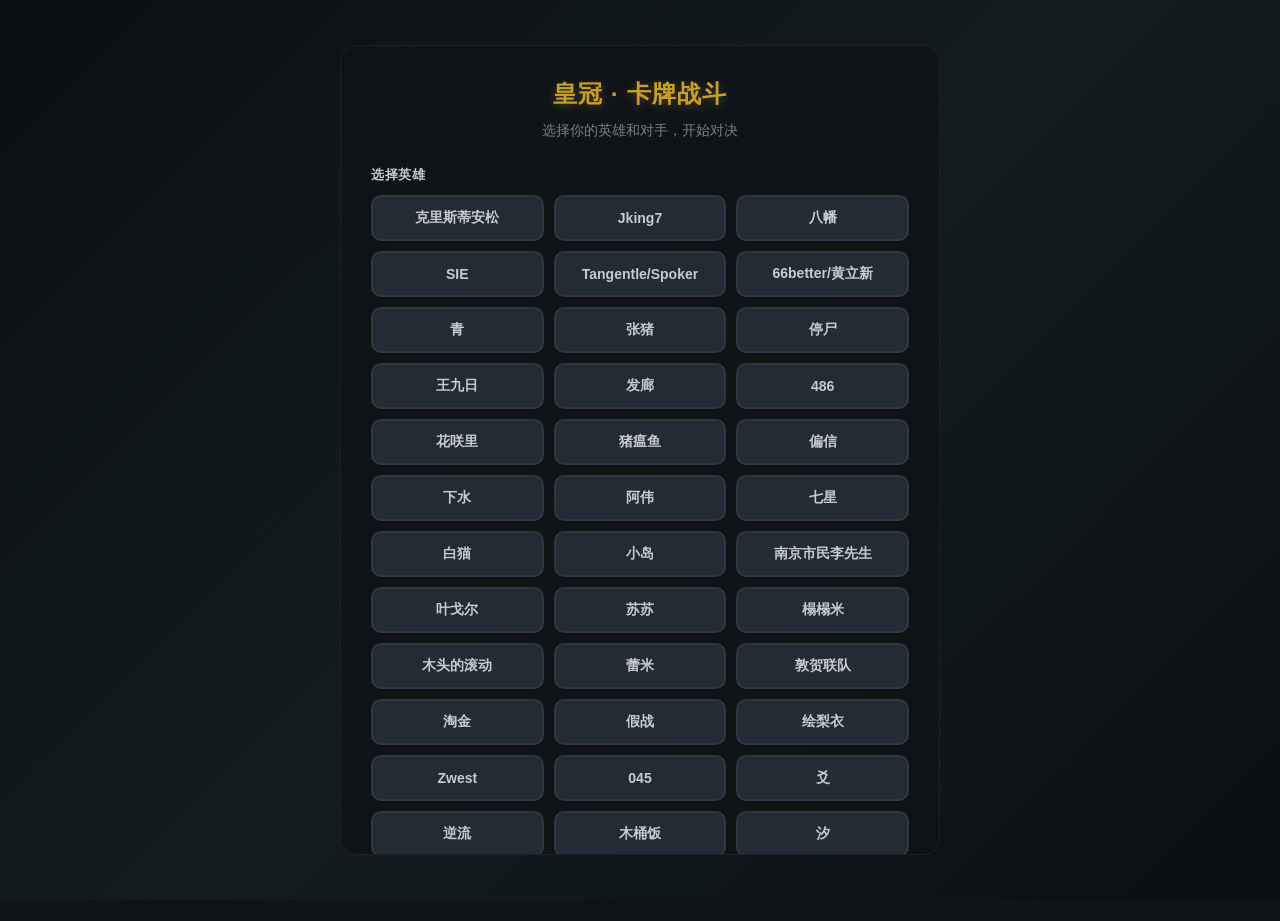
==== commit 631b6cae: "Cache bust" ====
--- a/index.html
+++ b/index.html
@@ -64,3 +64,5 @@
 <script src="ui.js?v=12"></script>
 </body>
 </html>
+<!-- v14 -->
+Cache bust
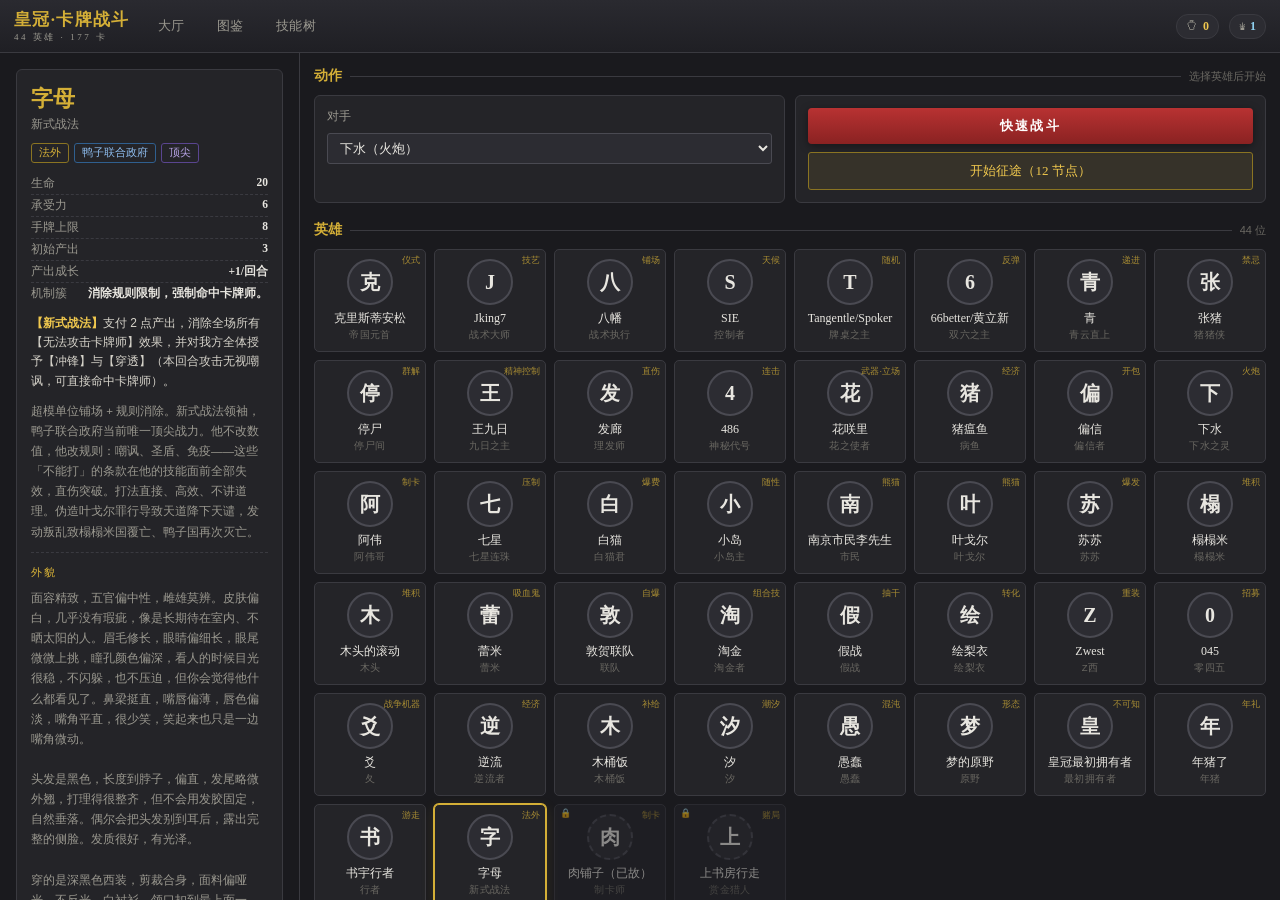
==== commit b46918dd: "feat: v2.0 皇冠·卡牌战斗 - 44 名英雄（含外貌补全：字母）· 40 机制簇 · 13 关键词 - 177 张卡牌（通用池 71 + 专属卡 132）· 30 张卡组构筑 - 战斗引擎：" ====
--- a/index.html
+++ b/index.html
@@ -1,68 +1,42 @@
-<!doctype html>
+<!DOCTYPE html>
 <html lang="zh-CN">
 <head>
 <meta charset="utf-8">
-<meta name="viewport" content="width=device-width,initial-scale=1">
-<title>皇冠 · 卡牌战斗</title>
-<link rel="stylesheet" href="style.css?v=13">
+<meta name="viewport" content="width=device-width,initial-scale=1,maximum-scale=1,user-scalable=no,viewport-fit=cover">
+<meta name="apple-mobile-web-app-capable" content="yes">
+<meta name="apple-mobile-web-app-title" content="皇冠·卡牌战斗">
+<meta name="theme-color" content="#1a1a1e">
+<title>皇冠·卡牌战斗</title>
+<link rel="stylesheet" href="style.css?v=1791713000">
 </head>
 <body>
-<div id="lobby">
-  <div class="lobby-content">
-    <h1>皇冠 · 卡牌战斗</h1>
-    <p>选择你的英雄和对手，开始对决</p>
-    <div class="lobby-section">
-      <label>选择英雄</label>
-      <div class="hero-grid" id="heroGrid"></div>
-    </div>
-    <div class="lobby-section">
-      <label>选择对手</label>
-      <div class="hero-grid" id="oppGrid"></div>
-    </div>
-    <button id="btnStart" class="btn-start" disabled>开始对决</button>
+<div id="app">
+  <div class="topbar" id="topbar"></div>
+
+  <div class="screen" id="screen-lobby"></div>
+  <div class="screen" id="screen-run"></div>
+  <div class="screen" id="screen-shop"></div>
+  <div class="screen" id="screen-mod"></div>
+  <div class="screen" id="screen-codex"></div>
+  <div class="screen" id="screen-meta"></div>
+  <div class="screen" id="screen-battle"></div>
+
+  <div class="result" id="result">
+    <div class="r-t" id="resultT">胜 利</div>
+    <div class="r-w" id="resultW"></div>
+    <div class="r-s" id="resultS"></div>
+    <div id="resultR"></div>
+    <div class="r-b" id="resultB"></div>
   </div>
+
+  <div class="toast" id="toast"></div>
 </div>
-<div id="app" hidden>
-  <div class="bar">
-    <span class="brand">皇冠 · 卡牌战斗</span>
-    <span id="turnInfo"></span>
-    <button id="btnGuide" class="icon-btn" title="查看新手指南">
-      <svg width="18" height="18" viewBox="0 0 24 24" fill="none" stroke="currentColor" stroke-width="2"><circle cx="12" cy="12" r="10"/><path d="M9.09 9a3 3 0 0 1 5.83 1c0 2-3 3-3 3"/><line x1="12" y1="17" x2="12.01" y2="17"/></svg>
-    </button>
-    <button id="btnTheme" class="icon-btn" title="切换明暗主题">
-      <svg width="18" height="18" viewBox="0 0 24 24" fill="none" stroke="currentColor" stroke-width="2"><circle cx="12" cy="12" r="5"/><line x1="12" y1="1" x2="12" y2="3"/><line x1="12" y1="21" x2="12" y2="23"/><line x1="4.22" y1="4.22" x2="5.64" y2="5.64"/><line x1="18.36" y1="18.36" x2="19.78" y2="19.78"/><line x1="1" y1="12" x2="3" y2="12"/><line x1="21" y1="12" x2="23" y2="12"/><line x1="4.22" y1="19.78" x2="5.64" y2="18.36"/><line x1="18.36" y1="5.64" x2="19.78" y2="4.22"/></svg>
-    </button>
-    <button id="btnNew" class="icon-btn" title="开始新对局">
-      <svg width="18" height="18" viewBox="0 0 24 24" fill="none" stroke="currentColor" stroke-width="2"><path d="M21 12a9 9 0 1 1-9-9c2.39 0 4.68.94 6.36 2.64L21 3v6h-6"/></svg>
-    </button>
-  </div>
-  <div id="board">
-    <div class="side top" id="sideTop">
-      <div class="hero" id="heroTop"></div>
-      <div class="hand" id="handTop"></div>
-      <div class="field" id="fieldTop"></div>
-    </div>
-    <div class="divider"></div>
-    <div class="side bot" id="sideBot">
-      <div class="field" id="fieldBot"></div>
-      <div class="hand" id="handBot"></div>
-      <div class="hero" id="heroBot"></div>
-    </div>
-  </div>
-  <div id="actionBar">
-    <button id="btnEnd" class="btn-end" title="结束回合">
-      <svg width="24" height="24" viewBox="0 0 24 24" fill="none" stroke="currentColor" stroke-width="2"><polygon points="5 4 15 12 5 20 5 4"/><line x1="19" y1="5" x2="19" y2="19"/></svg>
-    </button>
-  </div>
-  <aside id="log"></aside>
-  <div id="banner"><div class="t"></div><div class="w"></div><div class="s"></div></div>
-  <div id="modal"><div id="modal-content"></div></div>
-</div>
-<script src="cards.js?v=12"></script>
-<script src="engine.js?v=12"></script>
-<script src="ai.js?v=12"></script>
-<script src="ui.js?v=12"></script>
+
+<script src="data/heroes.js?v=1791713000"></script>
+<script src="data/cards.js?v=1791713000"></script>
+<script src="engine.js?v=1791713000"></script>
+<script src="ai.js?v=1791713000"></script>
+<script src="roguelike.js?v=1791713000"></script>
+<script src="app.js?v=1791713000"></script>
 </body>
 </html>
-<!-- v14 -->
-Cache bust
--- a/style.css
+++ b/style.css
@@ -1,284 +1,327 @@
-* { box-sizing: border-box; margin: 0; padding: 0; }
-:root {
-  --bg: #101418;
-  --surface: #1a2028;
-  --surface-2: #232b35;
-  --text: #c8ccd2;
-  --text-2: #7a7f88;
-  --border: rgba(255,255,255,.1);
-  --line: rgba(255,255,255,.06);
-  --gold: #c8a028;
-  --red: #ff453a;
-  --green: #34c759;
-  --blue: #0a84ff;
-  --panel: rgba(16,20,24,.82);
-  --shadow: rgba(0,0,0,.3);
+/* 皇冠·卡牌战斗 — 全局样式 */
+:root{
+  --bg:#1a1a1e; --panel:#242428; --panel2:#2c2c32;
+  --border:#3a3a40; --border2:#4a4a52;
+  --text:#e8e6e0; --muted:#9a988f; --dim:#6a6862;
+  --gold:#d4af37; --gold2:#f0c84e; --gold-dim:#8a7422;
+  --hp:#8b2c2c; --hp2:#c0392b;
+  --mana:#2c5a8b; --mana2:#3d7ab8;
+  --green:#2c8b4e; --red:#b83232; --purple:#7b5fb5;
+  --serif:"Songti SC","STSong","Noto Serif CJK SC","SimSun",serif;
+  --sans:"PingFang SC","Noto Sans CJK SC","Microsoft YaHei",sans-serif;
 }
-[data-theme="light"] {
-  --bg: #e0e0e4;
-  --surface: #ececef;
-  --surface-2: #e0e0e4;
-  --text: #3a3a3c;
-  --text-2: #6e6e73;
-  --border: #c8c8cc;
-  --line: rgba(0,0,0,.06);
-  --gold: #8a6818;
-  --red: #c43024;
-  --green: #1e7a34;
-  --blue: #0055aa;
-  --panel: rgba(236,236,239,.85);
-  --shadow: rgba(0,0,0,.08);
+*{box-sizing:border-box}
+html,body{margin:0;padding:0;height:100%;overflow:hidden;
+  background:var(--bg);color:var(--text);font-family:var(--sans);
+  font-size:14px;-webkit-font-smoothing:antialiased}
+button{font-family:inherit;cursor:pointer;border:none;background:none;color:inherit}
+h1,h2,h3,h4{margin:0;font-family:var(--serif);font-weight:700}
+::-webkit-scrollbar{width:6px;height:6px}
+::-webkit-scrollbar-thumb{background:var(--border2);border-radius:3px}
+::-webkit-scrollbar-track{background:transparent}
+
+/* ---------------- 布局 ---------------- */
+#app{position:fixed;inset:0;display:flex;flex-direction:column;overflow:hidden}
+/* 屏幕是 flex 子项，不吃掉顶部栏；内部各自滚动 */
+.screen{flex:1 1 auto;min-height:0;position:relative;overflow:hidden;
+  display:none;flex-direction:column}
+.screen.on{display:flex}
+.screen.lobby{display:grid;grid-template-columns:300px 1fr;flex-direction:row}
+.screen.battle{display:grid;grid-template-rows:auto 1fr 1fr auto auto;flex-direction:column}
+.screen.run{display:flex;flex-direction:column}
+.screen.shop{display:grid;grid-template-columns:1fr 260px;flex-direction:row}
+.screen.mod{display:grid;grid-template-columns:1fr 260px;flex-direction:row}
+.screen.codex{display:grid;grid-template-columns:210px 1fr;flex-direction:row}
+.screen.meta{display:grid;grid-template-columns:1fr 260px;flex-direction:row}
+
+/* ---------------- 顶部栏 ---------------- */
+.topbar{display:flex;align-items:center;gap:14px;padding:8px 14px;
+  background:linear-gradient(180deg,#2a2a30,#1f1f24);border-bottom:1px solid var(--border);flex:none}
+.topbar .logo{font-family:var(--serif);font-size:17px;font-weight:700;color:var(--gold);
+  letter-spacing:.08em;white-space:nowrap}
+.topbar .logo small{display:block;font-size:9px;color:var(--muted);letter-spacing:.28em;font-weight:400}
+.topbar nav{display:flex;gap:4px}
+.topbar nav button{padding:6px 13px;font-size:12.5px;color:var(--muted);border:1px solid transparent;
+  border-radius:3px;letter-spacing:.04em}
+.topbar nav button:hover{color:var(--text);background:var(--panel2)}
+.topbar nav button.on{color:var(--gold);border-color:var(--gold-dim);background:rgba(212,175,55,.08)}
+.topbar .spacer{flex:1}
+.currency{display:flex;gap:10px;font-size:12px}
+.currency div{display:flex;align-items:center;gap:5px;padding:4px 9px;background:var(--panel2);
+  border:1px solid var(--border);border-radius:12px;color:var(--muted)}
+.currency b{color:var(--gold2);font-family:var(--serif)}
+.currency .frag b{color:#8fd0f0}
+
+/* ---------------- 大厅 ---------------- */
+.lobby{min-height:0}
+.lobby-side{border-right:1px solid var(--border);padding:16px;overflow-y:auto;
+  display:flex;flex-direction:column;gap:16px}
+.sel-card{border:1px solid var(--border);border-radius:6px;background:var(--panel);padding:14px}
+.sel-card .nm{font-family:var(--serif);font-size:22px;color:var(--gold);font-weight:700}
+.sel-card .tt{font-size:12px;color:var(--muted);margin-top:2px}
+.sel-card .tags{display:flex;flex-wrap:wrap;gap:5px;margin-top:10px}
+.sel-card .row{display:flex;justify-content:space-between;font-size:11.5px;color:var(--muted);
+  padding:3px 0;border-bottom:1px dashed var(--border)}
+.sel-card .row b{color:var(--text);font-family:var(--serif)}
+.sel-card .skill{margin-top:10px;font-size:12px;line-height:1.6;color:#d6d3ca}
+.sel-card .skill .sn{color:var(--gold2);font-weight:700}
+.sel-card .trait{margin-top:10px;font-size:11.5px;line-height:1.75;color:var(--muted)}
+
+.tag{display:inline-block;padding:2px 7px;border-radius:3px;font-size:10.5px;
+  border:1px solid var(--border2);color:var(--muted);white-space:nowrap}
+.tag.g{border-color:var(--gold-dim);color:var(--gold)}
+.tag.r{border-color:#7a3030;color:#e08080}
+.tag.b{border-color:#2f5f8f;color:#8fbef0}
+.tag.p{border-color:#5a4590;color:#b9a5e8}
+.tag.t{border-color:#3f6f55;color:#8fd0a8}
+.tag.s{border-color:#8a7a30;color:#e8d48a}
+
+.lobby-main{overflow-y:auto;padding:14px}
+.sec-h{display:flex;align-items:center;gap:8px;margin:0 0 10px}
+.sec-h h3{font-size:14px;color:var(--gold)}
+.sec-h .line{flex:1;height:1px;background:var(--border)}
+.sec-h .cnt{font-size:11px;color:var(--dim)}
+
+.hero-grid{display:grid;grid-template-columns:repeat(auto-fill,minmax(112px,1fr));gap:8px}
+.htile{border:1px solid var(--border);border-radius:5px;background:var(--panel);padding:9px 6px;
+  text-align:center;position:relative;transition:border-color .12s,transform .12s}
+.htile:hover{border-color:var(--border2);transform:translateY(-1px)}
+.htile.on{border-color:var(--gold);box-shadow:0 0 0 1px var(--gold),0 4px 14px rgba(212,175,55,.16)}
+.htile .av{width:46px;height:46px;border-radius:50%;margin:0 auto 6px;display:flex;align-items:center;
+  justify-content:center;font-family:var(--serif);font-size:20px;font-weight:700;
+  border:2px solid var(--border2);background:var(--panel2);color:var(--text)}
+.htile .hn{font-size:12px;font-family:var(--serif);line-height:1.25;
+  white-space:nowrap;overflow:hidden;text-overflow:ellipsis}
+.htile .hs{font-size:9.5px;color:var(--dim);margin-top:3px;letter-spacing:.04em}
+.htile .hst{position:absolute;top:4px;right:5px;font-size:9px;color:var(--gold);opacity:.75}
+.htile.dlc{opacity:.55}
+.htile.dlc .av{border-style:dashed}
+.htile.dlc .lock{position:absolute;top:3px;left:5px;font-size:9px;color:var(--dim)}
+.htile.locked{cursor:not-allowed}
+
+/* ---------------- 卡牌 ---------------- */
+.cgrid{display:grid;grid-template-columns:repeat(auto-fill,minmax(150px,1fr));gap:10px}
+.card{border:1px solid var(--border2);border-radius:5px;background:var(--panel);overflow:hidden;
+  display:flex;flex-direction:column;position:relative;transition:transform .12s,border-color .12s}
+.card:hover{transform:translateY(-2px);border-color:var(--gold-dim)}
+.card .head{display:flex;justify-content:space-between;align-items:center;padding:5px 8px;
+  background:var(--panel2);font-size:12px;font-family:var(--serif)}
+.card .head .cost{display:inline-flex;align-items:center;justify-content:center;width:22px;height:22px;
+  border-radius:50%;background:var(--mana);color:#e8f2ff;font-weight:700;font-size:12px}
+.card .head .cost.u{background:var(--green)}
+.card .head .kind{font-size:10px;color:var(--muted)}
+.card .body{padding:7px 8px;font-size:11.5px;line-height:1.65;color:#d0cdc4;flex:1}
+.card .foot{display:flex;justify-content:space-between;padding:4px 8px;font-size:12px;
+  font-family:var(--serif);border-top:1px solid var(--border);color:var(--text)}
+.card .foot .atk{color:#e8b04a}
+.card .foot .hpc{color:#8fd0a8}
+.card .kw{display:flex;flex-wrap:wrap;gap:3px;padding:0 8px 6px}
+.card .kw span{font-size:9.5px;padding:1px 5px;border-radius:2px;background:#3a3a44;color:var(--gold);
+  border:1px solid var(--gold-dim)}
+.card.spell{border-color:#3f5f7f}
+.card.order{border-color:#6a5a3a}
+
+/* ---------------- 战斗 ---------------- */
+.battle{min-height:0}
+.b-row{display:flex;align-items:center;padding:6px 12px;gap:10px}
+.hero-box{display:flex;align-items:center;gap:9px;min-width:0}
+.hero-box .av{width:44px;height:44px;border-radius:50%;flex:none;display:flex;align-items:center;
+  justify-content:center;font-family:var(--serif);font-size:19px;font-weight:700;
+  border:2px solid var(--gold-dim);background:var(--panel2);color:var(--gold)}
+.hero-box .info{min-width:0;flex:1}
+.hero-box .nm{font-family:var(--serif);font-size:14px;font-weight:700;white-space:nowrap;
+  overflow:hidden;text-overflow:ellipsis}
+.hero-box .stats{display:flex;gap:8px;font-size:11px;color:var(--muted);margin-top:2px}
+.hero-box .stats span b{font-family:var(--serif)}
+.hero-box .stats .hp b{color:#f08080}
+.hero-box .stats .arm b{color:#9fc0e0}
+.hero-box .stats .load b{color:#8fd0a8}
+.pips{display:flex;gap:2px;margin-top:3px;flex-wrap:wrap;max-width:180px}
+.pips i{width:11px;height:13px;background:var(--mana2);
+  clip-path:polygon(50% 0,100% 50%,50% 100%,0 50%)}
+.pips i.used{background:#22262c;border:1px solid var(--border)}
+.pips i.max{background:var(--mana)}
+.skill-btn{padding:7px 14px;border:1px solid var(--gold-dim);border-radius:4px;
+  background:linear-gradient(180deg,rgba(212,175,55,.18),rgba(212,175,55,.05));
+  color:var(--gold2);font-size:12px;font-family:var(--serif);font-weight:700;letter-spacing:.05em;
+  transition:opacity .12s}
+.skill-btn:disabled{opacity:.35;cursor:not-allowed}
+.end-btn{padding:9px 22px;border-radius:4px;background:linear-gradient(180deg,var(--red),#8a2222);
+  color:#fff;font-size:13px;font-family:var(--serif);font-weight:700;letter-spacing:.16em;
+  box-shadow:0 2px 8px rgba(0,0,0,.4)}
+.end-btn:disabled{opacity:.4;cursor:not-allowed}
+
+.board{border-top:1px solid var(--border);border-bottom:1px solid var(--border);overflow-x:auto;
+  overflow-y:hidden;display:flex;align-items:center;gap:8px;padding:6px 12px;min-height:0}
+.board.mine{background:rgba(44,139,78,.05)}
+.board .lane-lbl{flex:none;width:22px;font-size:9px;color:var(--dim);writing-mode:vertical-rl;
+  text-align:center;letter-spacing:.2em}
+.board .slots{display:flex;gap:8px;flex:1;justify-content:center;min-width:0}
+.board .empty{flex:1;text-align:center;font-size:10px;color:var(--dim);padding:14px 0}
+
+.unit{flex:none;width:74px;border:1px solid var(--border2);border-radius:5px;background:var(--panel);
+  padding:5px 4px;text-align:center;position:relative;cursor:pointer;
+  transition:border-color .12s,box-shadow .12s,opacity .12s}
+.unit.can-atk{border-color:#5aa06f;box-shadow:0 0 0 1px rgba(90,160,111,.5)}
+.unit.can-atk:hover{border-color:#8fd0a8;box-shadow:0 0 8px rgba(143,208,168,.35)}
+.unit.sel{border-color:var(--gold);box-shadow:0 0 0 1px var(--gold)}
+.unit.tgt{border-color:var(--red);box-shadow:0 0 8px rgba(184,50,50,.45)}
+.unit.exhausted{opacity:.55}
+.unit .un{font-size:10.5px;font-family:var(--serif);line-height:1.2;height:27px;
+  display:flex;align-items:center;justify-content:center;overflow:hidden}
+.unit .uw{position:absolute;top:2px;right:2px;font-size:9px;color:#8fd0f0}
+.unit .um{position:absolute;top:2px;left:2px;font-size:9px;color:var(--muted)}
+.unit .row2{display:flex;justify-content:space-between;padding:0 2px;margin-top:2px;font-size:13px;
+  font-family:var(--serif);font-weight:700}
+.unit .um-atk{color:#e8b04a}
+.unit .um-hp{color:#8fd0a8}
+.unit .ukw{font-size:8.5px;color:var(--gold);margin-top:2px;letter-spacing:.02em;
+  white-space:nowrap;overflow:hidden;text-overflow:ellipsis}
+
+.hand{display:flex;justify-content:center;gap:7px;padding:8px 12px;overflow-x:auto;flex:none;
+  background:linear-gradient(180deg,transparent,rgba(0,0,0,.25))}
+.card.h{flex:none;width:118px;cursor:pointer}
+.card.h:hover{border-color:var(--gold);transform:translateY(-4px)}
+.card.h.cant{opacity:.45;cursor:not-allowed}
+.card.h.cant:hover{border-color:var(--border2);transform:none}
+
+.logbar{height:56px;border-top:1px solid var(--border);background:#19191d;overflow-y:auto;
+  padding:5px 14px;font-size:11px;line-height:1.7;color:var(--muted);flex:none}
+.logbar div b{color:var(--gold2)}
+.logbar div.sys{color:var(--dim)}
+.logbar .turn-mk{color:var(--gold);font-family:var(--serif);font-size:10px;letter-spacing:.14em}
+
+/* 终局横幅 */
+.result{position:absolute;inset:0;background:rgba(10,10,12,.86);display:none;
+  flex-direction:column;align-items:center;justify-content:center;z-index:50;gap:16px}
+.result.on{display:flex}
+.result .r-t{font-family:var(--serif);font-size:44px;font-weight:700;color:var(--gold);letter-spacing:.24em}
+.result .r-w{font-family:var(--serif);font-size:20px;color:var(--text)}
+.result .r-s{font-size:12px;color:var(--muted)}
+.result .r-b{margin-top:8px;display:flex;gap:10px}
+.result .reward{display:flex;gap:16px;font-size:12.5px;color:#d6d3ca}
+.result .reward div{padding:6px 14px;border:1px solid var(--border2);border-radius:4px;background:var(--panel)}
+.result .reward b{color:var(--gold2);font-family:var(--serif);font-size:16px}
+
+/* ---------------- 商店 ---------------- */
+.shop{min-height:0}
+.shop-main{overflow-y:auto;padding:16px}
+.shop-side{border-left:1px solid var(--border);padding:16px;overflow-y:auto;
+  display:flex;flex-direction:column;gap:14px}
+.shop-item{border:1px solid var(--border);border-radius:5px;background:var(--panel);padding:12px;
+  margin-bottom:10px;display:flex;gap:12px;align-items:center}
+.shop-item .si-ic{width:44px;height:56px;flex:none;border-radius:4px;border:1px solid var(--border2);
+  background:var(--panel2);display:flex;align-items:center;justify-content:center;
+  font-family:var(--serif);font-size:18px;color:var(--gold)}
+.shop-item .si-bd{flex:1;min-width:0}
+.shop-item .si-n{font-family:var(--serif);font-size:14px;font-weight:700}
+.shop-item .si-d{font-size:11.5px;color:var(--muted);line-height:1.65;margin-top:3px}
+.shop-item .si-f{font-size:11px;color:var(--gold-dim);margin-top:4px}
+.shop-item .si-r{display:flex;flex-direction:column;align-items:flex-end;gap:6px;flex:none}
+.price{font-family:var(--serif);font-weight:700;font-size:14px}
+.price.frag{color:#8fd0f0}
+.price.gold{color:var(--gold2)}
+.buy{padding:6px 14px;border:1px solid var(--gold-dim);border-radius:3px;
+  background:rgba(212,175,55,.1);color:var(--gold2);font-size:12px;font-family:var(--serif)}
+.buy:disabled{opacity:.4;cursor:not-allowed;border-color:var(--border2);color:var(--dim);background:none}
+
+/* ---------------- 图鉴 ---------------- */
+.codex{min-height:0}
+.codex-side{border-right:1px solid var(--border);overflow-y:auto;padding:10px}
+.codex-side .cat{font-size:10px;color:var(--gold);letter-spacing:.2em;padding:8px 4px 5px;
+  font-family:var(--serif)}
+.codex-side button{display:flex;justify-content:space-between;width:100%;padding:6px 9px;
+  border-radius:3px;font-size:12.5px;color:var(--muted);text-align:left}
+.codex-side button:hover{background:var(--panel2);color:var(--text)}
+.codex-side button.on{background:rgba(212,175,55,.1);color:var(--gold)}
+.codex-side button small{color:var(--dim);font-size:10px}
+.codex-main{overflow-y:auto;padding:16px}
+.codex-detail{border:1px solid var(--border);border-radius:6px;background:var(--panel);padding:16px;
+  margin-bottom:14px}
+.codex-detail .cd-h{display:flex;align-items:baseline;gap:10px;flex-wrap:wrap;margin-bottom:8px}
+.codex-detail .cd-h .nm{font-family:var(--serif);font-size:22px;color:var(--gold);font-weight:700}
+.codex-detail .cd-h .tt{font-size:13px;color:var(--muted)}
+.codex-detail .cd-sk{font-size:13px;line-height:1.75;color:#d6d3ca;
+  border-left:2px solid var(--gold-dim);padding-left:10px;margin:10px 0}
+.codex-detail .cd-sk .sn{color:var(--gold2);font-weight:700;margin-right:6px}
+.codex-detail .cd-tr{font-size:12.5px;line-height:1.85;color:var(--muted)}
+.codex-detail .cd-look{font-size:12px;line-height:1.9;color:#b8b5ac;margin-top:10px;
+  border-top:1px dashed var(--border);padding-top:10px;white-space:pre-wrap}
+.codex-detail .cd-look h4{font-size:11px;color:var(--gold);letter-spacing:.16em;margin-bottom:6px}
+
+/* ---------------- 肉鸽地图 ---------------- */
+.run-map{flex:1;overflow-y:auto;padding:18px;display:flex;flex-direction:column;gap:14px}
+.run-top{display:flex;align-items:center;gap:14px;font-size:12px;color:var(--muted)}
+.run-top b{color:var(--gold2);font-family:var(--serif)}
+.run-nodes{display:flex;flex-wrap:wrap;gap:10px;align-items:center;justify-content:center}
+.run-node{border:1px solid var(--border);border-radius:5px;background:var(--panel);padding:10px 8px;
+  width:76px;text-align:center;position:relative}
+.run-node .ic{font-size:19px;margin-bottom:4px}
+.run-node .lb{font-size:10.5px;color:var(--muted);font-family:var(--serif)}
+.run-node.done{opacity:.45}
+.run-node.done .lb:after{content:" ✓";color:var(--green)}
+.run-node.cur{border-color:var(--gold);box-shadow:0 0 0 1px var(--gold);opacity:1}
+.run-node.cur .lb{color:var(--gold2)}
+.run-node.lock{opacity:.3}
+.run-arrow{color:var(--dim);font-size:14px}
+
+/* ---------------- 提示 ---------------- */
+.toast{position:fixed;bottom:18px;left:50%;transform:translateX(-50%);z-index:90;
+  padding:9px 20px;border-radius:4px;background:#2c2c32;border:1px solid var(--gold-dim);
+  color:var(--gold2);font-size:12.5px;box-shadow:0 6px 24px rgba(0,0,0,.5);
+  opacity:0;pointer-events:none;transition:opacity .18s,bottom .18s}
+.toast.on{opacity:1;bottom:26px}
+
+.empty-hint{padding:40px 20px;text-align:center;color:var(--dim);font-size:12.5px;line-height:2}
+
+/* =====================================================================
+   窄屏（手机）适配：大厅 / 图鉴 / 商店改为单列
+   =================================================================== */
+@media (max-width: 780px){
+  .topbar{padding:7px 10px;gap:8px}
+  .topbar .logo{font-size:14px}
+  .topbar .logo small{display:none}
+  .topbar nav button{padding:5px 9px;font-size:11.5px}
+  .currency{gap:6px;font-size:11px}
+  .currency div{padding:3px 7px}
+
+  /* 大厅：单列，详情下沉为可滚动面板 */
+  .screen.lobby{grid-template-columns:1fr;grid-template-rows:minmax(0,1fr) auto}
+  .lobby-side{order:2;border-right:none;border-top:1px solid var(--border);
+    max-height:46%;overflow-y:auto}
+  .lobby-main{order:1;min-height:0}
+  .hero-grid{grid-template-columns:repeat(auto-fill,minmax(96px,1fr))}
+  .lobby-side .sel-card{padding:10px}
+  .lobby-side .sel-card .nm{font-size:18px}
+  .sel-card .skill,.sel-card .trait{font-size:11px}
+
+  /* 图鉴 */
+  .screen.codex{grid-template-columns:1fr;grid-template-rows:auto 1fr}
+  .codex-side{order:1;border-right:none;border-bottom:1px solid var(--border);
+    display:flex;flex-wrap:wrap;gap:4px;padding:7px}
+  .codex-side .cat{width:100%;padding:4px 4px 0}
+  .codex-side button{width:auto;padding:5px 9px;font-size:11.5px}
+  .codex-main{order:2}
+
+  /* 商店 / 技能树 / 改造 */
+  .screen.shop,.screen.mod,.screen.meta{grid-template-columns:1fr;grid-template-rows:minmax(0,1fr) auto}
+  .shop-side{order:2;border-left:none;border-top:1px solid var(--border);
+    max-height:42%;flex-direction:row;flex-wrap:wrap;gap:8px}
+  .shop-side .sel-card{flex:1 1 45%}
+  .shop-side .shop-item{width:100%}
+  .shop-item{flex-wrap:wrap}
+  .shop-item .si-bd{flex:1 1 60%}
+  .shop-item .si-r{flex:1 1 100%;flex-direction:row;align-items:center;gap:10px}
+
+  /* 战斗：单位更紧凑 */
+  .hero-box .nm{font-size:12px}
+  .hero-box .stats{font-size:10px;gap:6px}
+  .hero-box .av{width:36px;height:36px;font-size:15px}
+  .unit{width:62px}
+  .unit .un{font-size:9.5px;height:24px}
+  .card.h{width:104px}
+  .pips i{width:9px;height:11px}
+  .pips{max-width:130px}
+  .end-btn{padding:8px 16px;font-size:12px}
+  .board{padding:6px 8px}
 }
-html, body { height: 100%; overflow: hidden; }
-body {
-  background: var(--bg); color: var(--text);
-  font: 14px/1.5 -apple-system,BlinkMacSystemFont,"SF Pro Text","PingFang SC","Hiragino Sans GB",sans-serif;
-  -webkit-font-smoothing: antialiased;
-  -webkit-tap-highlight-color: transparent;
-  touch-action: manipulation;
-}
-#app { display: grid; grid-template-columns: 1fr 240px; grid-template-rows: 40px 1fr; height: 100vh; }
-.bar {
-  grid-column: 1 / 3; display: flex; align-items: center; gap: 8px;
-  padding: 0 10px; background: var(--panel);
-  backdrop-filter: blur(20px); -webkit-backdrop-filter: blur(20px);
-  border-bottom: 1px solid var(--border);
-}
-.brand { font-size: 13px; letter-spacing: 2px; color: var(--gold); font-weight: 600; white-space: nowrap; }
-#turnInfo { flex: 1; color: var(--text-2); font-size: 12px; overflow: hidden; text-overflow: ellipsis; white-space: nowrap; }
-button {
-  background: var(--blue); color: #fff; border: 0; padding: 6px 12px;
-  font-size: 12px; font-weight: 500; cursor: pointer; font-family: inherit;
-  border-radius: 6px; box-shadow: 0 1px 3px rgba(0,0,0,.15);
-  min-height: 32px;
-}
-button:hover { filter: brightness(1.1); }
-button:disabled { background: var(--border); color: var(--text-2); cursor: default; box-shadow: none; }
-.icon-btn {
-  background: none; border: 1px solid var(--border); border-radius: 6px;
-  width: 32px; height: 32px; cursor: pointer; font-size: 15px;
-  display: flex; align-items: center; justify-content: center;
-  box-shadow: none; color: var(--text); padding: 0;
-}
-.icon-btn:hover { background: var(--surface-2); }
-
-#board { display: grid; grid-template-rows: 1fr auto 1fr; min-height: 0; position: relative; }
-.side { display: grid; gap: 6px; padding: 4px; min-height: 0; }
-.side.top { grid-template-columns: 110px 1fr; grid-template-rows: 1fr auto; }
-.side.top > .hero { grid-column: 1; grid-row: 1 / 3; }
-.side.top > .field { grid-column: 2; grid-row: 1; }
-.side.top > .hand { grid-column: 2; grid-row: 2; justify-content: flex-end; }
-.side.bot { grid-template-columns: 1fr 110px; grid-template-rows: 1fr auto; }
-.side.bot > .field { grid-column: 1 / 3; grid-row: 1; }
-.side.bot > .hand { grid-column: 1; grid-row: 2; justify-content: flex-end; }
-.side.bot > .hero { grid-column: 2; grid-row: 2; }
-.divider { height: 1px; background: var(--border); position: relative; }
-.divider::before { content: "◈"; position: absolute; left: 50%; top: -9px; color: var(--gold); font-size: 13px; background: var(--bg); padding: 0 8px; }
-
-.hero {
-  background: var(--panel); backdrop-filter: blur(20px); -webkit-backdrop-filter: blur(20px);
-  border: 1px solid var(--border); padding: 8px 6px; border-radius: 10px;
-  display: flex; flex-direction: column; gap: 4px; font-size: 11px; min-height: 0;
-  cursor: default; transition: box-shadow .15s, border-color .15s;
-}
-.hero.top { border-top: 2px solid var(--gold); }
-.hero.bot { border-bottom: 2px solid var(--gold); }
-.hero.targetable { border-color: var(--red); box-shadow: 0 0 0 1px var(--red) inset; cursor: crosshair; }
-.hero.hurt { animation: shake .3s; }
-@keyframes shake { 25% { transform: translateX(-4px); } 75% { transform: translateX(4px); } }
-.hero .hname { font-size: 13px; font-weight: 700; letter-spacing: -0.02em; }
-.hero .htitle { color: var(--text-2); font-size: 9px; letter-spacing: 0.5px; }
-.hero .life { font-size: 20px; font-weight: 800; color: var(--red); line-height: 1; }
-.hero .life small { font-size: 10px; color: var(--text-2); font-weight: 400; }
-.hero .stats { display: grid; grid-template-columns: repeat(2,1fr); gap: 2px 6px; font-size: 9px; color: var(--text-2); }
-.hero .stats b { color: var(--gold); font-weight: 600; }
-.hero .skill { font-size: 9px; color: var(--text-2); line-height: 1.4; border-top: 1px solid var(--line); padding-top: 4px; }
-.faction-badge {
-  display: inline-flex; align-items: center; gap: 2px;
-  padding: 1px 4px; background: var(--surface-2); border-radius: 4px;
-  font-size: 8px; margin: 1px 1px; white-space: nowrap;
-}
-
-.field {
-  display: flex; align-items: center; justify-content: center; gap: 6px; flex-wrap: wrap;
-  padding: 4px; min-height: 0; overflow: hidden;
-}
-.hand { display: flex; gap: 4px; padding: 4px 6px; min-height: 90px; align-items: flex-end; overflow-x: auto; }
-.hand.hidden { display: none; }
-
-.card {
-  width: 78px; height: 124px; flex: 0 0 auto; background: var(--surface); color: var(--text);
-  border: 1px solid var(--border); display: flex; flex-direction: column; padding: 5px 5px 4px;
-  font-size: 9px; cursor: pointer; position: relative;
-  transition: transform .12s, box-shadow .12s; border-radius: 6px;
-  box-shadow: 0 1px 3px var(--shadow);
-  user-select: none; -webkit-user-select: none;
-}
-.card:hover { transform: translateY(-4px); box-shadow: 0 6px 16px var(--shadow); z-index: 5; }
-.card.poor { filter: grayscale(.7) brightness(.8); cursor: not-allowed; }
-.card.selected { box-shadow: 0 0 0 2px var(--red) inset, 0 6px 16px var(--shadow); transform: translateY(-6px); }
-.card .row { display: flex; justify-content: space-between; align-items: center; gap: 2px; }
-.card .cost {
-  background: var(--text); color: var(--bg); font-weight: 800; font-size: 12px;
-  width: 18px; height: 18px; display: flex; align-items: center; justify-content: center;
-  flex: 0 0 auto; border-radius: 4px;
-}
-.card .nm { font-weight: 700; font-size: 10px; line-height: 1.2; flex: 1; overflow: hidden; text-overflow: ellipsis; white-space: nowrap; }
-.card .body { flex: 1; margin-top: 3px; font-size: 8px; line-height: 1.3; color: var(--text-2); word-wrap: break-word; overflow: hidden; }
-.card .type-icon {
-  width: 20px; height: 16px;
-  display: flex; align-items: center; justify-content: center;
-  border-radius: 4px; background: var(--surface-2);
-  color: var(--text-2); flex: 0 0 auto; margin-left: 3px;
-}
-.card .type-icon svg { width: 11px; height: 11px; display: block; }
-.card .foot { display: flex; justify-content: space-between; align-items: center; font-weight: 800; }
-.card .atk { color: var(--red); font-size: 14px; }
-.card .hpv { color: var(--green); font-size: 14px; }
-.card .kw { display: flex; gap: 2px; flex-wrap: wrap; margin-top: 2px; }
-.card .k { background: var(--surface-2); padding: 1px 3px; font-size: 7px; color: var(--text); border-radius: 3px; }
-.card.buffed .atk, .card.buffed .hpv { color: var(--gold) !important; }
-.card.ally { border-left: 3px solid var(--green); }
-.card.tier { border-top: 2px solid var(--gold); }
-.card.back { background: var(--text); color: var(--gold); border-color: var(--text); cursor: default; }
-.card.back:hover { transform: none; box-shadow: 0 1px 3px var(--shadow); }
-.card.back::after { content: "♛"; position: absolute; inset: 0; display: flex; align-items: center; justify-content: center; font-size: 32px; color: var(--gold); opacity: .4; }
-.card.weak { filter: brightness(.65); cursor: not-allowed; }
-.card.canattack { box-shadow: 0 0 0 2px var(--green) inset, 0 1px 3px var(--shadow); }
-.card.targetable { box-shadow: 0 0 0 2px var(--red) inset, 0 1px 3px var(--shadow); cursor: crosshair; }
-.card.exhausted { filter: brightness(.6) saturate(.5); }
-
-#log {
-  background: var(--panel); backdrop-filter: blur(20px); -webkit-backdrop-filter: blur(20px);
-  border-left: 1px solid var(--border); padding: 8px;
-  overflow-y: auto; font-size: 11px; line-height: 1.5; display: flex; flex-direction: column-reverse;
-}
-#log .l { padding: 2px 0; border-bottom: 1px solid var(--line); }
-#log .l.turn { color: var(--gold); font-weight: 600; margin-top: 4px; }
-#log .l.fail { color: var(--red); }
-#log .l.combat { color: var(--gold); }
-#log .l.play { color: var(--text); }
-#log .l.skill, #log .l.deathrattle { color: var(--blue); }
-#log .l.load { color: var(--text-2); font-size: 10px; }
-
-#banner {
-  position: fixed; left: 50%; top: 50%; transform: translate(-50%,-50%);
-  background: var(--panel); backdrop-filter: blur(20px); -webkit-backdrop-filter: blur(20px);
-  border: 1px solid var(--border); border-radius: 12px; padding: 30px 48px;
-  text-align: center; z-index: 20; display: none;
-  box-shadow: 0 8px 32px var(--shadow);
-}
-#banner.show { display: block; }
-#banner .t { font-size: 13px; letter-spacing: 2px; color: var(--gold); }
-#banner .w { font-size: 26px; font-weight: 800; margin: 10px 0 4px; letter-spacing: -0.02em; }
-#banner .s { font-size: 12px; color: var(--text-2); }
-
-.card[draggable="true"] { cursor: grab; }
-.card[draggable="true"]:active { cursor: grabbing; }
-
-#modal {
-  position: fixed; inset: 0; background: rgba(0,0,0,.6);
-  backdrop-filter: blur(8px); -webkit-backdrop-filter: blur(8px);
-  z-index: 30; display: none; align-items: center; justify-content: center;
-}
-#modal.show { display: flex; }
-#modal-content {
-  background: var(--surface); border: 1px solid var(--border); border-radius: 12px;
-  padding: 24px 32px; max-width: 720px; max-height: 80vh; overflow-y: auto;
-  box-shadow: 0 8px 32px var(--shadow); position: relative;
-}
-#modal-close {
-  position: absolute; top: 12px; right: 12px;
-  background: none; border: none; font-size: 18px; cursor: pointer;
-  color: var(--text-2); padding: 4px 8px; border-radius: 4px;
-}
-#modal-close:hover { background: var(--surface-2); color: var(--text); }
-
-/* 手机端适配 */
-@media (max-width: 768px) {
-  #app { grid-template-columns: 1fr; grid-template-rows: 40px 1fr auto; }
-  #log { grid-column: 1; grid-row: 3; border-left: none; border-top: 1px solid var(--border); max-height: 120px; }
-  .bar { grid-column: 1; padding: 0 8px; }
-  .brand { font-size: 11px; }
-  #turnInfo { font-size: 10px; }
-  button { padding: 4px 8px; font-size: 11px; min-height: 28px; }
-  .icon-btn { width: 28px; height: 28px; font-size: 13px; }
-  .side.top { grid-template-columns: 90px 1fr; }
-  .side.bot { grid-template-columns: 1fr 90px; }
-  .hero { padding: 6px 5px; }
-  .hero .hname { font-size: 12px; }
-  .hero .life { font-size: 18px; }
-  .card { width: 68px; height: 108px; }
-  .card .cost { font-size: 11px; width: 16px; height: 16px; }
-  .card .nm { font-size: 9px; }
-  .card .atk, .card .hpv { font-size: 12px; }
-  .hand { min-height: 80px; }
-  #modal-content { padding: 16px 20px; max-height: 90vh; }
-}
-@media (max-width: 480px) {
-  .side.top { grid-template-columns: 80px 1fr; }
-  .side.bot { grid-template-columns: 1fr 80px; }
-  .hero .stats { grid-template-columns: 1fr; }
-  .card { width: 62px; height: 98px; }
-  .card .body { display: none; }
-  .hand { min-height: 72px; }
-}
-
-/* 大厅样式 */
-#lobby {
-  position: fixed; inset: 0;
-  background: linear-gradient(135deg, #0a0f11 0%, #141c20 50%, #0a0f11 100%);
-  display: flex; align-items: center; justify-content: center;
-  z-index: 1000; padding: 20px;
-}
-.lobby-content {
-  background: var(--panel); border: 1px solid var(--line);
-  border-radius: 16px; padding: 30px; max-width: 600px; width: 100%;
-  max-height: 90vh; overflow-y: auto;
-  backdrop-filter: blur(20px); -webkit-backdrop-filter: blur(20px);
-}
-.lobby-content h1 {
-  font-size: 24px; text-align: center; margin-bottom: 8px;
-  color: var(--gold); text-shadow: 0 2px 10px rgba(212,164,93,.3);
-  font-weight: 700; letter-spacing: .05em;
-}
-.lobby-content p {
-  text-align: center; color: var(--text-2); margin-bottom: 24px; font-size: 14px;
-}
-.lobby-section { margin-bottom: 20px; }
-.lobby-section label {
-  display: block; font-size: 13px; font-weight: 600;
-  color: var(--text); margin-bottom: 10px; letter-spacing: .05em;
-}
-.hero-grid {
-  display: grid; grid-template-columns: repeat(3, 1fr); gap: 10px;
-}
-.hero-btn, .opp-btn {
-  border: 2px solid var(--line); border-radius: 10px;
-  background: var(--surface-2); color: var(--text);
-  padding: 12px 8px; font-size: 14px; font-weight: 600;
-  cursor: pointer; transition: all .15s;
-  font-family: inherit;
-}
-.hero-btn:hover, .opp-btn:hover {
-  border-color: #617179; background: #1b2529;
-}
-.hero-btn.selected, .opp-btn.selected {
-  border-color: var(--gold); background: linear-gradient(180deg, #242a24, #161d1c);
-  box-shadow: 0 0 12px rgba(212,164,93,.3); color: #f0d18e;
-}
-.btn-start {
-  display: block; width: 100%; margin-top: 10px;
-  padding: 16px; font-size: 18px; font-weight: 700;
-  background: linear-gradient(180deg, #e0b370, #b98a45);
-  border: 1px solid #e8c88c; border-radius: 12px;
-  color: #2a1c06; cursor: pointer; letter-spacing: .1em;
-  transition: all .15s; font-family: inherit;
-}
-.btn-start:hover:not(:disabled) {
-  background: linear-gradient(180deg, #e8c88c, #d4a45d);
-  box-shadow: 0 4px 16px rgba(212,164,93,.4);
-}
-.btn-start:disabled {
-  opacity: .4; cursor: not-allowed;
-}
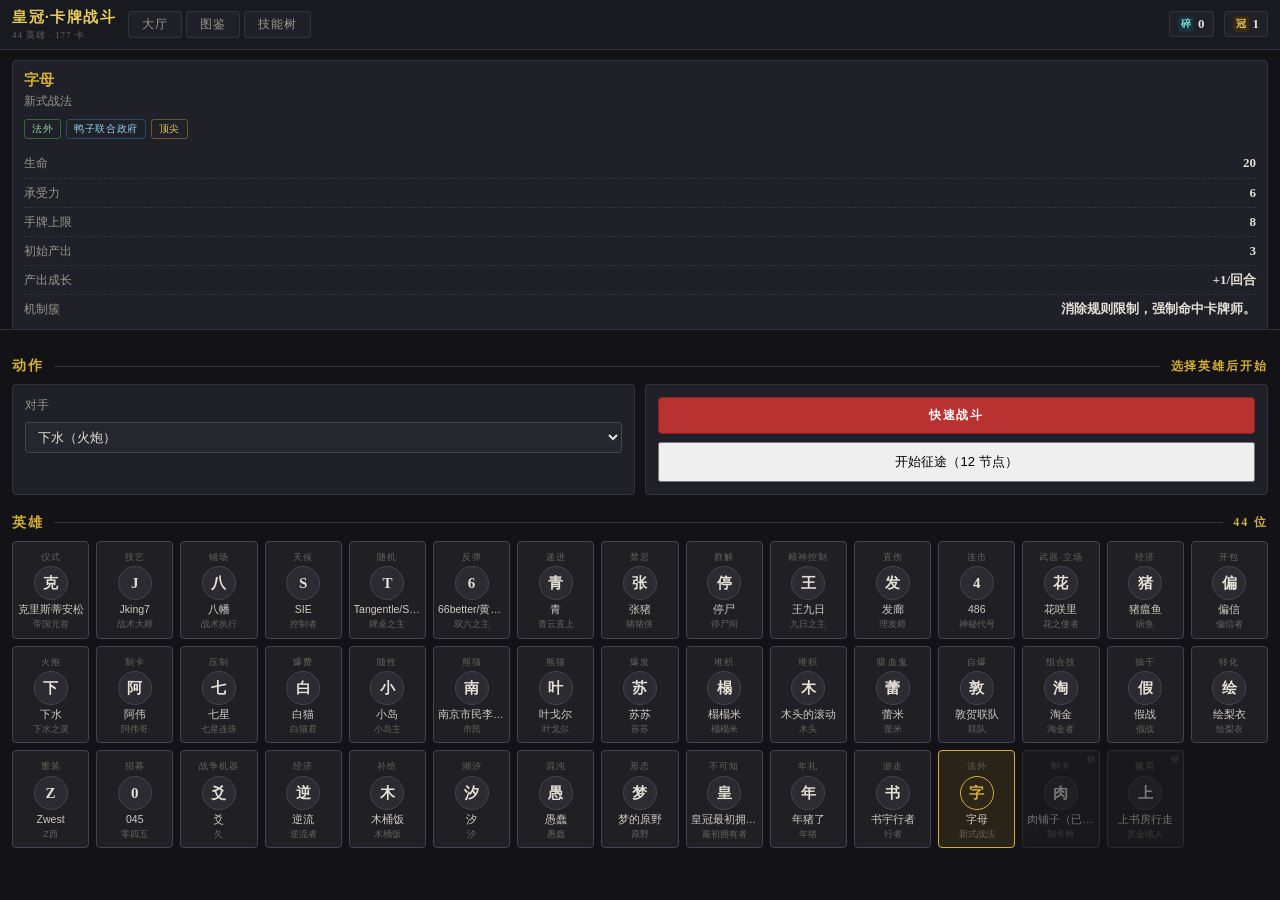
==== commit 7eb081d5: "feat: 左侧日志栏+AI回合修复+去emoji+布局压缩 - 左侧日志栏：回合数/双方状态(血产场手库)/事件记录 - AI回合：结束回合触发playAIGame，条件改为===1 - 去emoj" ====
--- a/index.html
+++ b/index.html
@@ -7,7 +7,7 @@
 <meta name="apple-mobile-web-app-title" content="皇冠·卡牌战斗">
 <meta name="theme-color" content="#1a1a1e">
 <title>皇冠·卡牌战斗</title>
-<link rel="stylesheet" href="style.css?v=1791713000">
+<link rel="stylesheet" href="style.css?v=1791721969">
 </head>
 <body>
 <div id="app">
@@ -32,11 +32,11 @@
   <div class="toast" id="toast"></div>
 </div>
 
-<script src="data/heroes.js?v=1791713000"></script>
-<script src="data/cards.js?v=1791713000"></script>
-<script src="engine.js?v=1791713000"></script>
-<script src="ai.js?v=1791713000"></script>
-<script src="roguelike.js?v=1791713000"></script>
-<script src="app.js?v=1791713000"></script>
+<script src="data/heroes.js?v=1791721969"></script>
+<script src="data/cards.js?v=1791721969"></script>
+<script src="engine.js?v=1791721969"></script>
+<script src="ai.js?v=1791721969"></script>
+<script src="roguelike.js?v=1791721969"></script>
+<script src="app.js?v=1791721969"></script>
 </body>
 </html>
--- a/style.css
+++ b/style.css
@@ -1,327 +1,430 @@
-/* 皇冠·卡牌战斗 — 全局样式 */
+/* ============================================================================
+ * 皇冠·卡牌战斗 — 样式
+ * 设计：暗底、单色徽章、无渐变、无 emoji
+ * ========================================================================== */
+
 :root{
-  --bg:#1a1a1e; --panel:#242428; --panel2:#2c2c32;
-  --border:#3a3a40; --border2:#4a4a52;
-  --text:#e8e6e0; --muted:#9a988f; --dim:#6a6862;
-  --gold:#d4af37; --gold2:#f0c84e; --gold-dim:#8a7422;
-  --hp:#8b2c2c; --hp2:#c0392b;
-  --mana:#2c5a8b; --mana2:#3d7ab8;
-  --green:#2c8b4e; --red:#b83232; --purple:#7b5fb5;
-  --serif:"Songti SC","STSong","Noto Serif CJK SC","SimSun",serif;
-  --sans:"PingFang SC","Noto Sans CJK SC","Microsoft YaHei",sans-serif;
+  --bg:#131317;
+  --bg2:#191920;
+  --panel:#202028;
+  --panel2:#26262f;
+  --border:#33333d;
+  --border2:#44444f;
+  --text:#e4e0d6;
+  --muted:#9a968c;
+  --dim:#66645e;
+  --gold:#d4af37;
+  --gold2:#e8cc5a;
+  --gold-dim:#8a7328;
+  --red:#b83232;
+  --red2:#8a2222;
+  --green:#4a8b4e;
+  --green2:#3a6b3e;
+  --blue:#5a82b8;
+  --mana:#4a90c8;
+  --mana2:#2a5a82;
+  --serif:'Noto Serif SC','Source Han Serif SC',Georgia,serif;
 }
-*{box-sizing:border-box}
+*{box-sizing:border-box;margin:0;padding:0}
 html,body{margin:0;padding:0;height:100%;overflow:hidden;
-  background:var(--bg);color:var(--text);font-family:var(--sans);
-  font-size:14px;-webkit-font-smoothing:antialiased}
-button{font-family:inherit;cursor:pointer;border:none;background:none;color:inherit}
-h1,h2,h3,h4{margin:0;font-family:var(--serif);font-weight:700}
-::-webkit-scrollbar{width:6px;height:6px}
+  background:var(--bg);color:var(--text);font-family:-apple-system,BlinkMacSystemFont,'PingFang SC','Microsoft YaHei',sans-serif;
+  font-size:13px;line-height:1.4;-webkit-user-select:none;user-select:none;touch-action:manipulation}
+::-webkit-scrollbar{width:5px;height:5px}
 ::-webkit-scrollbar-thumb{background:var(--border2);border-radius:3px}
 ::-webkit-scrollbar-track{background:transparent}
 
-/* ---------------- 布局 ---------------- */
 #app{position:fixed;inset:0;display:flex;flex-direction:column;overflow:hidden}
-/* 屏幕是 flex 子项，不吃掉顶部栏；内部各自滚动 */
-.screen{flex:1 1 auto;min-height:0;position:relative;overflow:hidden;
-  display:none;flex-direction:column}
-.screen.on{display:flex}
-.screen.lobby{display:grid;grid-template-columns:300px 1fr;flex-direction:row}
-.screen.battle{display:grid;grid-template-rows:auto 1fr 1fr auto auto;flex-direction:column}
-.screen.run{display:flex;flex-direction:column}
-.screen.shop{display:grid;grid-template-columns:1fr 260px;flex-direction:row}
-.screen.mod{display:grid;grid-template-columns:1fr 260px;flex-direction:row}
-.screen.codex{display:grid;grid-template-columns:210px 1fr;flex-direction:row}
-.screen.meta{display:grid;grid-template-columns:1fr 260px;flex-direction:row}
-
-/* ---------------- 顶部栏 ---------------- */
-.topbar{display:flex;align-items:center;gap:14px;padding:8px 14px;
-  background:linear-gradient(180deg,#2a2a30,#1f1f24);border-bottom:1px solid var(--border);flex:none}
-.topbar .logo{font-family:var(--serif);font-size:17px;font-weight:700;color:var(--gold);
-  letter-spacing:.08em;white-space:nowrap}
-.topbar .logo small{display:block;font-size:9px;color:var(--muted);letter-spacing:.28em;font-weight:400}
+
+/* ---- 屏幕 ---- */
+.screen{flex:1 1 auto;min-height:0;position:relative;display:none}
+.screen.on{display:flex;flex-direction:column;overflow-y:auto}
+.screen.battle{overflow:hidden}
+
+/* ---- 顶部栏 ---- */
+.topbar{background:var(--bg2);border-bottom:1px solid var(--border);flex:none;
+  display:flex;align-items:center;padding:7px 12px;gap:12px;position:relative;z-index:20}
+.topbar .logo{font-family:var(--serif);font-size:15px;font-weight:700;letter-spacing:.1em;
+  color:var(--gold2);white-space:nowrap}
+.topbar .logo small{display:block;font-size:9px;color:var(--dim);letter-spacing:.1em;font-weight:400;
+  font-family:inherit;margin-top:1px}
 .topbar nav{display:flex;gap:4px}
-.topbar nav button{padding:6px 13px;font-size:12.5px;color:var(--muted);border:1px solid transparent;
-  border-radius:3px;letter-spacing:.04em}
-.topbar nav button:hover{color:var(--text);background:var(--panel2)}
-.topbar nav button.on{color:var(--gold);border-color:var(--gold-dim);background:rgba(212,175,55,.08)}
+.topbar nav button{background:var(--panel);border:1px solid var(--border);color:var(--muted);
+  padding:5px 13px;border-radius:3px;font-size:11.5px;cursor:pointer;font-family:var(--serif);
+  letter-spacing:.08em;transition:color .12s,border-color .12s}
+.topbar nav button:hover{color:var(--text);border-color:var(--border2)}
+.topbar nav button.on{color:var(--gold2);border-color:var(--gold-dim)}
 .topbar .spacer{flex:1}
-.currency{display:flex;gap:10px;font-size:12px}
-.currency div{display:flex;align-items:center;gap:5px;padding:4px 9px;background:var(--panel2);
-  border:1px solid var(--border);border-radius:12px;color:var(--muted)}
-.currency b{color:var(--gold2);font-family:var(--serif)}
-.currency .frag b{color:#8fd0f0}
-
-/* ---------------- 大厅 ---------------- */
-.lobby{min-height:0}
-.lobby-side{border-right:1px solid var(--border);padding:16px;overflow-y:auto;
-  display:flex;flex-direction:column;gap:16px}
-.sel-card{border:1px solid var(--border);border-radius:6px;background:var(--panel);padding:14px}
-.sel-card .nm{font-family:var(--serif);font-size:22px;color:var(--gold);font-weight:700}
+.currency{display:flex;gap:10px;font-size:11.5px;align-items:center}
+.currency > div{display:flex;align-items:center;gap:4px;padding:3px 8px;
+  background:var(--panel);border:1px solid var(--border);border-radius:3px}
+.currency b{font-family:var(--serif);font-size:13px;color:var(--text)}
+
+/* ---- 图标徽章（替代 emoji）---- */
+.ico{display:inline-flex;align-items:center;justify-content:center;
+  width:16px;height:16px;border-radius:3px;font-size:10px;font-family:var(--serif);
+  font-weight:700;letter-spacing:0;flex:none;vertical-align:middle;line-height:1}
+.ico.hp{background:#3a1a1a;color:#f08080}
+.ico.arm{background:#1a2a3a;color:#9fc0e0}
+.ico.load{background:#1a3a22;color:#8fd0a8}
+.ico.hand{background:#2a2a34;color:#c8c8d4}
+.ico.lib{background:#2a2a34;color:#c8c8d4}
+.ico.prod{background:#1a2a3a;color:#7ac0e8}
+.ico.frag{background:#1a3038;color:#7ae0d8}
+.ico.gold{background:#3a2a12;color:var(--gold2)}
+.ico.battle{background:#3a1a1a;color:#e87070}
+.ico.shop{background:#3a2a12;color:var(--gold2)}
+.ico.rest{background:#1a3a22;color:#8fd0a8}
+.ico.boss{background:#4a1010;color:#f04040}
+
+/* ---- 大厅 ---- */
+/* ---- 大厅：窄屏纵向，侧栏压成顶部摘要卡 ---- */
+.screen.lobby{flex-direction:column}
+.lobby-side{width:100%;flex:none;border-right:none;
+  border-bottom:1px solid var(--border);padding:10px 12px;overflow-y:auto;
+  max-height:33%}
+.lobby-side .sel-card{padding:9px 11px}
+.lobby-side .sel-card .nm{font-size:15px}
+.lobby-main{flex:1;overflow-y:auto;padding:12px;min-height:0;min-width:0}
+
+/* 英雄网格 */
+.hero-grid{display:grid;grid-template-columns:repeat(auto-fill,minmax(74px,1fr));gap:7px}
+.htile{position:relative;display:flex;flex-direction:column;align-items:center;gap:3px;
+  padding:9px 4px 7px;border:1px solid var(--border2);border-radius:4px;
+  background:#202024;cursor:pointer;text-align:center}
+.htile:hover{border-color:var(--border2);background:#25252a}
+.htile.on{border-color:var(--gold);background:#2a2418}
+.htile.dlc{opacity:.5}
+.htile .hst{font-size:9px;letter-spacing:.12em;color:var(--dim);font-family:var(--serif)}
+.htile .av{width:34px;height:34px;border-radius:50%;background:#2b2b31;
+  border:1px solid var(--border2);display:flex;align-items:center;justify-content:center;
+  font-size:15px;font-weight:700;font-family:var(--serif);color:var(--text)}
+.htile.on .av{border-color:var(--gold);color:var(--gold);background:#2e2618}
+.htile .hn{font-size:10.5px;line-height:1.25;color:#cfccc4;max-width:100%;
+  overflow:hidden;text-overflow:ellipsis;white-space:nowrap}
+.htile .hs{font-size:9px;color:var(--dim);line-height:1.25;max-width:100%;
+  overflow:hidden;text-overflow:ellipsis;white-space:nowrap}
+.htile .lock{position:absolute;top:3px;right:3px;font-size:8px;color:var(--dim);
+  letter-spacing:.1em}
+
+/* ---- 通用信息卡 ---- */
+.sel-card{background:var(--panel);border:1px solid var(--border);border-radius:4px;
+  padding:12px 14px}
+.sel-card .nm{font-family:var(--serif);font-size:17px;font-weight:700;color:var(--gold)}
 .sel-card .tt{font-size:12px;color:var(--muted);margin-top:2px}
-.sel-card .tags{display:flex;flex-wrap:wrap;gap:5px;margin-top:10px}
-.sel-card .row{display:flex;justify-content:space-between;font-size:11.5px;color:var(--muted);
-  padding:3px 0;border-bottom:1px dashed var(--border)}
-.sel-card .row b{color:var(--text);font-family:var(--serif)}
-.sel-card .skill{margin-top:10px;font-size:12px;line-height:1.6;color:#d6d3ca}
-.sel-card .skill .sn{color:var(--gold2);font-weight:700}
-.sel-card .trait{margin-top:10px;font-size:11.5px;line-height:1.75;color:var(--muted)}
-
-.tag{display:inline-block;padding:2px 7px;border-radius:3px;font-size:10.5px;
-  border:1px solid var(--border2);color:var(--muted);white-space:nowrap}
-.tag.g{border-color:var(--gold-dim);color:var(--gold)}
-.tag.r{border-color:#7a3030;color:#e08080}
-.tag.b{border-color:#2f5f8f;color:#8fbef0}
-.tag.p{border-color:#5a4590;color:#b9a5e8}
-.tag.t{border-color:#3f6f55;color:#8fd0a8}
-.tag.s{border-color:#8a7a30;color:#e8d48a}
-
-.lobby-main{overflow-y:auto;padding:14px}
-.sec-h{display:flex;align-items:center;gap:8px;margin:0 0 10px}
-.sec-h h3{font-size:14px;color:var(--gold)}
+.sel-card .row{display:flex;align-items:baseline;justify-content:space-between;
+  padding:5px 0;border-bottom:1px dashed var(--border);font-size:12px;color:var(--muted)}
+.sel-card .row:last-child{border-bottom:none}
+.sel-card .row b{font-family:var(--serif);color:var(--text);font-size:13px}
+.tags{display:flex;flex-wrap:wrap;gap:5px;margin-top:10px}
+.tag{display:inline-block;padding:2px 7px;border-radius:3px;font-size:10px;
+  letter-spacing:.06em;border:1px solid var(--border2);color:var(--muted)}
+.tag.g{border-color:#2e6a34;color:#8fd0a8}
+.tag.b{border-color:#2a4a6a;color:#8fd0f0}
+.tag.p{border-color:#6a5a2a;color:var(--gold2)}
+.skill{margin-top:12px;padding:10px;background:#201e14;border:1px solid var(--gold-dim);
+  border-radius:4px;font-size:11.5px;line-height:1.65;color:#d8d4c8}
+.skill .sn{display:block;font-family:var(--serif);color:var(--gold);font-size:12.5px;
+  margin-bottom:4px;font-weight:700}
+.trait{margin-top:10px;font-size:11.5px;line-height:1.7;color:var(--muted)}
+.empty-hint{padding:18px 0;text-align:center;font-size:12px;color:var(--dim)}
+.price{display:inline-flex;align-items:center;gap:4px;font-family:var(--serif)}
+.hero-list{display:flex;flex-direction:column;gap:5px}
+.hero-item{display:flex;align-items:center;gap:10px;padding:8px 10px;border:1px solid var(--border);
+  border-radius:4px;cursor:pointer;background:var(--panel);transition:border-color .12s}
+.hero-item:hover{border-color:var(--border2)}
+.hero-item.on{border-color:var(--gold);background:var(--panel2)}
+.hero-item .av{width:34px;height:34px;border-radius:50%;flex:none;display:flex;align-items:center;
+  justify-content:center;font-family:var(--serif);font-size:15px;font-weight:700;
+  border:1.5px solid var(--gold-dim);background:var(--bg2);color:var(--gold)}
+.hero-item .info{min-width:0;flex:1}
+.hero-item .nm{font-family:var(--serif);font-size:13px;font-weight:700;white-space:nowrap;
+  overflow:hidden;text-overflow:ellipsis}
+.hero-item .tt{font-size:10px;color:var(--dim);margin-top:1px;white-space:nowrap;overflow:hidden;
+  text-overflow:ellipsis}
+.sec-h{display:flex;align-items:center;gap:10px;margin:14px 0 8px;font-family:var(--serif);
+  font-size:12px;letter-spacing:.16em;color:var(--gold);font-weight:700}
 .sec-h .line{flex:1;height:1px;background:var(--border)}
-.sec-h .cnt{font-size:11px;color:var(--dim)}
-
-.hero-grid{display:grid;grid-template-columns:repeat(auto-fill,minmax(112px,1fr));gap:8px}
-.htile{border:1px solid var(--border);border-radius:5px;background:var(--panel);padding:9px 6px;
-  text-align:center;position:relative;transition:border-color .12s,transform .12s}
-.htile:hover{border-color:var(--border2);transform:translateY(-1px)}
-.htile.on{border-color:var(--gold);box-shadow:0 0 0 1px var(--gold),0 4px 14px rgba(212,175,55,.16)}
-.htile .av{width:46px;height:46px;border-radius:50%;margin:0 auto 6px;display:flex;align-items:center;
-  justify-content:center;font-family:var(--serif);font-size:20px;font-weight:700;
-  border:2px solid var(--border2);background:var(--panel2);color:var(--text)}
-.htile .hn{font-size:12px;font-family:var(--serif);line-height:1.25;
+
+/* ---- 卡面 ---- */
+.card{border:1px solid var(--border2);border-radius:5px;background:var(--panel);overflow:hidden;
+  display:flex;flex-direction:column;position:relative;transition:border-color .12s,transform .12s}
+.card .cost{position:absolute;top:4px;right:4px;width:24px;height:24px;border-radius:50%;
+  background:var(--mana);color:#fff;font-family:var(--serif);font-weight:700;font-size:13px;
+  display:flex;align-items:center;justify-content:center;border:2px solid #0e2a44;z-index:2}
+.card .kind{font-size:9px;color:var(--dim);padding:5px 7px 0 7px;letter-spacing:.08em;
+  font-family:var(--serif)}
+.card .nm{font-family:var(--serif);font-size:12px;font-weight:700;padding:0 7px 2px;
   white-space:nowrap;overflow:hidden;text-overflow:ellipsis}
-.htile .hs{font-size:9.5px;color:var(--dim);margin-top:3px;letter-spacing:.04em}
-.htile .hst{position:absolute;top:4px;right:5px;font-size:9px;color:var(--gold);opacity:.75}
-.htile.dlc{opacity:.55}
-.htile.dlc .av{border-style:dashed}
-.htile.dlc .lock{position:absolute;top:3px;left:5px;font-size:9px;color:var(--dim)}
-.htile.locked{cursor:not-allowed}
-
-/* ---------------- 卡牌 ---------------- */
-.cgrid{display:grid;grid-template-columns:repeat(auto-fill,minmax(150px,1fr));gap:10px}
-.card{border:1px solid var(--border2);border-radius:5px;background:var(--panel);overflow:hidden;
-  display:flex;flex-direction:column;position:relative;transition:transform .12s,border-color .12s}
-.card:hover{transform:translateY(-2px);border-color:var(--gold-dim)}
-.card .head{display:flex;justify-content:space-between;align-items:center;padding:5px 8px;
-  background:var(--panel2);font-size:12px;font-family:var(--serif)}
-.card .head .cost{display:inline-flex;align-items:center;justify-content:center;width:22px;height:22px;
-  border-radius:50%;background:var(--mana);color:#e8f2ff;font-weight:700;font-size:12px}
-.card .head .cost.u{background:var(--green)}
-.card .head .kind{font-size:10px;color:var(--muted)}
 .card .body{padding:7px 8px;font-size:11.5px;line-height:1.65;color:#d0cdc4;flex:1}
-.card .foot{display:flex;justify-content:space-between;padding:4px 8px;font-size:12px;
-  font-family:var(--serif);border-top:1px solid var(--border);color:var(--text)}
-.card .foot .atk{color:#e8b04a}
-.card .foot .hpc{color:#8fd0a8}
-.card .kw{display:flex;flex-wrap:wrap;gap:3px;padding:0 8px 6px}
-.card .kw span{font-size:9.5px;padding:1px 5px;border-radius:2px;background:#3a3a44;color:var(--gold);
-  border:1px solid var(--gold-dim)}
-.card.spell{border-color:#3f5f7f}
-.card.order{border-color:#6a5a3a}
-
-/* ---------------- 战斗 ---------------- */
+.card .num{display:flex;justify-content:space-between;padding:5px 8px;font-family:var(--serif);
+  font-weight:700;font-size:14px;border-top:1px solid var(--border)}
+.card .num .atk{color:#e8b04a}
+.card .num .hp{color:#8fd0a8}
+.card .kw{font-size:9.5px;color:var(--gold);padding:3px 7px 5px;letter-spacing:.02em}
+
+/* ---- 战斗 ---- */
+.battle-wrap{display:flex;flex-direction:row;flex:1;min-height:0;overflow:hidden}
+.battle-main{flex:1;display:flex;flex-direction:column;min-width:0;overflow:hidden}
+
+/* 左侧日志栏 */
+.battle-log{width:92px;flex:0 0 92px;border-right:1px solid var(--border);
+  background:#1c1c20;display:flex;flex-direction:column;min-height:0}
+.bl-hd{padding:7px 7px 5px;border-bottom:1px solid var(--border);text-align:center}
+.bl-tt{display:block;font-family:var(--serif);font-size:11px;color:var(--gold);
+  letter-spacing:.18em;margin-bottom:2px}
+.bl-turn{display:block;font-size:9.5px;color:var(--muted);font-family:var(--serif);
+  letter-spacing:.1em}
+.bl-side{display:inline-block;margin-top:2px;padding:1px 6px;border-radius:8px;
+  font-size:9px;background:#2a2a30;color:var(--muted);border:1px solid var(--border2)}
+.bl-side.me{background:#1e301a;color:#8fd0a8;border-color:#2e6a34}
+.bl-state{padding:5px 7px;border-bottom:1px solid var(--border);
+  display:flex;flex-direction:column;gap:3px}
+.bl-row{display:flex;flex-wrap:wrap;gap:2px 4px;font-size:9px;line-height:1.4;
+  align-items:baseline}
+.bl-row b{font-family:var(--serif);font-size:9.5px;color:var(--text);
+  max-width:42px;overflow:hidden;text-overflow:ellipsis;white-space:nowrap}
+.bl-lbl{color:var(--dim);font-size:8.5px}
+.bl-hp{color:#e87070}
+.bl-hp.low{color:#ff5050;font-weight:700}
+.bl-arm{color:#7ae0d8}
+.bl-pr{color:var(--gold2)}
+.bl-bd{color:#8fd0f0}
+.bl-hd2{color:#c8c8d4}
+.bl-dc{color:var(--dim)}
+.bl-body{flex:1;overflow-y:auto;padding:5px 6px;display:flex;
+  flex-direction:column;gap:3px;scrollbar-width:thin;scrollbar-color:#3a3a42 transparent}
+.bl-body::-webkit-scrollbar{width:3px}
+.bl-body::-webkit-scrollbar-thumb{background:#3a3a42;border-radius:2px}
+.bl-body>div{font-size:9px;line-height:1.45;color:#b0aca2;
+  word-break:break-all;padding:2px 4px;border-left:2px solid var(--border);
+  border-radius:0 2px 2px 0}
+.bl-body>div.sys{border-left-color:var(--gold-dim);color:var(--gold2);
+  font-family:var(--serif);font-size:9.5px}
+.bl-body>div b{color:var(--text);font-weight:700}
+.logbar{display:none}
 .battle{min-height:0}
-.b-row{display:flex;align-items:center;padding:6px 12px;gap:10px}
-.hero-box{display:flex;align-items:center;gap:9px;min-width:0}
-.hero-box .av{width:44px;height:44px;border-radius:50%;flex:none;display:flex;align-items:center;
-  justify-content:center;font-family:var(--serif);font-size:19px;font-weight:700;
-  border:2px solid var(--gold-dim);background:var(--panel2);color:var(--gold)}
-.hero-box .info{min-width:0;flex:1}
-.hero-box .nm{font-family:var(--serif);font-size:14px;font-weight:700;white-space:nowrap;
+.b-row{display:flex;align-items:center;padding:4px 10px;gap:8px;flex:none}
+.hero-box{display:flex;align-items:center;gap:8px;min-width:0;flex:none;justify-content:flex-end}
+.hero-box .av{width:34px;height:34px;border-radius:50%;flex:none;display:flex;align-items:center;
+  justify-content:center;font-family:var(--serif);font-size:15px;font-weight:700;
+  border:2px solid var(--gold-dim);background:var(--bg2);color:var(--gold)}
+.hero-box .info{min-width:0;flex:none;text-align:right}
+.hero-box .nm{font-family:var(--serif);font-size:12px;font-weight:700;white-space:nowrap;
   overflow:hidden;text-overflow:ellipsis}
-.hero-box .stats{display:flex;gap:8px;font-size:11px;color:var(--muted);margin-top:2px}
-.hero-box .stats span b{font-family:var(--serif)}
-.hero-box .stats .hp b{color:#f08080}
-.hero-box .stats .arm b{color:#9fc0e0}
-.hero-box .stats .load b{color:#8fd0a8}
-.pips{display:flex;gap:2px;margin-top:3px;flex-wrap:wrap;max-width:180px}
-.pips i{width:11px;height:13px;background:var(--mana2);
+.hero-box .nm-t{font-size:9.5px;color:var(--dim);margin-left:4px;font-weight:400}
+.hero-box .stats{display:flex;gap:6px;font-size:10px;color:var(--muted);margin-top:2px;
+  flex-wrap:nowrap;white-space:nowrap;justify-content:flex-end}
+.hero-box .stats span{display:inline-flex;align-items:center;gap:2px;white-space:nowrap}
+.hero-box .stats span b{font-family:var(--serif);color:var(--text)}
+.pips{display:flex;gap:2px;margin-top:4px;flex-wrap:wrap;max-width:150px}
+.pips i{width:10px;height:12px;background:var(--mana2);
   clip-path:polygon(50% 0,100% 50%,50% 100%,0 50%)}
-.pips i.used{background:#22262c;border:1px solid var(--border)}
+.pips i.used{background:var(--bg2);border:1px solid var(--border)}
 .pips i.max{background:var(--mana)}
-.skill-btn{padding:7px 14px;border:1px solid var(--gold-dim);border-radius:4px;
-  background:linear-gradient(180deg,rgba(212,175,55,.18),rgba(212,175,55,.05));
-  color:var(--gold2);font-size:12px;font-family:var(--serif);font-weight:700;letter-spacing:.05em;
-  transition:opacity .12s}
+
+/* 我方英雄两行布局 */
+.me-row{display:flex;flex-direction:column;gap:3px;padding:4px 10px 3px;flex:none}
+.me-top{display:flex;align-items:center;gap:8px}
+.me-top .av{width:32px;height:32px;font-size:14px;border-radius:50%;
+  border:1.5px solid var(--gold-dim);background:#2a2218;display:flex;
+  align-items:center;justify-content:center;font-family:var(--serif);font-weight:700;
+  color:var(--gold);flex:none}
+.me-info{flex:1;min-width:0}
+.me-info .nm{font-family:var(--serif);font-size:13px;font-weight:700;
+  white-space:nowrap;overflow:hidden;text-overflow:ellipsis}
+.me-info .nm-t{font-size:9.5px;color:var(--dim);margin-left:5px;font-weight:400}
+.me-info .stats{display:flex;flex-wrap:nowrap;white-space:nowrap;gap:4px 8px;font-size:10px;
+  color:var(--muted);align-items:baseline;margin-top:2px;overflow:hidden}
+.me-info .stats span{display:inline-flex;align-items:center;gap:2px;white-space:nowrap}
+.me-info .stats span b{font-family:var(--serif);color:var(--text);font-size:10.5px}
+.me-skill{display:flex;gap:6px;align-items:stretch}
+.me-skill .skill-btn{flex:none;white-space:nowrap;padding:5px 9px;font-size:10.5px}
+.me-skill .skill-desc{flex:1;min-width:0;font-size:9px;line-height:1.5;
+  padding:4px 7px;background:var(--panel);border:1px solid var(--border);
+  border-radius:3px;overflow-y:auto;max-height:72px;word-break:break-all}
+
+/* 技能按钮 */
+.skill-wrap{display:flex;flex-direction:column;gap:4px;flex:none;width:170px}
+.skill-btn{padding:7px 10px;border:1px solid var(--gold-dim);border-radius:4px;
+  background:var(--panel);color:var(--gold2);font-size:11.5px;font-family:var(--serif);
+  font-weight:700;letter-spacing:.05em;cursor:pointer;transition:border-color .12s;text-align:left}
+.skill-btn:hover:not(:disabled){border-color:var(--gold)}
 .skill-btn:disabled{opacity:.35;cursor:not-allowed}
-.end-btn{padding:9px 22px;border-radius:4px;background:linear-gradient(180deg,var(--red),#8a2222);
-  color:#fff;font-size:13px;font-family:var(--serif);font-weight:700;letter-spacing:.16em;
-  box-shadow:0 2px 8px rgba(0,0,0,.4)}
+.skill-btn .sk-cost{color:var(--mana);font-size:11px;margin-left:4px}
+.skill-desc{font-size:9.5px;color:#c0bcb0;line-height:1.55;padding:5px 8px;
+  background:var(--panel);border:1px solid var(--border);border-radius:3px;
+  max-height:52px;overflow-y:auto}
+
+.end-btn{padding:9px 20px;border-radius:4px;background:var(--red);border:1px solid var(--red2);
+  color:#fff;font-size:12px;font-family:var(--serif);font-weight:700;letter-spacing:.16em;
+  cursor:pointer;flex:none}
+.end-btn:hover:not(:disabled){border-color:#c84848}
 .end-btn:disabled{opacity:.4;cursor:not-allowed}
 
-.board{border-top:1px solid var(--border);border-bottom:1px solid var(--border);overflow-x:auto;
-  overflow-y:hidden;display:flex;align-items:center;gap:8px;padding:6px 12px;min-height:0}
-.board.mine{background:rgba(44,139,78,.05)}
-.board .lane-lbl{flex:none;width:22px;font-size:9px;color:var(--dim);writing-mode:vertical-rl;
+/* 战场 */
+.board{border-top:1px solid var(--border);border-bottom:1px solid var(--border);
+  overflow-x:auto;overflow-y:hidden;display:flex;align-items:center;gap:8px;padding:6px 12px;flex:none}
+.board.mine{background:rgba(74,139,78,.06)}
+.board.enemy{background:rgba(184,50,50,.05)}
+.board .lane-lbl{flex:none;width:18px;font-size:9px;color:var(--dim);writing-mode:vertical-rl;
   text-align:center;letter-spacing:.2em}
-.board .slots{display:flex;gap:8px;flex:1;justify-content:center;min-width:0}
-.board .empty{flex:1;text-align:center;font-size:10px;color:var(--dim);padding:14px 0}
-
-.unit{flex:none;width:74px;border:1px solid var(--border2);border-radius:5px;background:var(--panel);
+.board .slots{display:flex;gap:7px;flex:1;justify-content:center;min-width:0}
+.board .empty{flex:1;text-align:center;font-size:10px;color:var(--dim);padding:10px 0}
+.board.drop-zone.over{border-color:var(--gold);background:rgba(212,175,55,.08)}
+
+.unit{flex:none;width:68px;border:1px solid var(--border2);border-radius:5px;background:var(--panel);
   padding:5px 4px;text-align:center;position:relative;cursor:pointer;
   transition:border-color .12s,box-shadow .12s,opacity .12s}
 .unit.can-atk{border-color:#5aa06f;box-shadow:0 0 0 1px rgba(90,160,111,.5)}
-.unit.can-atk:hover{border-color:#8fd0a8;box-shadow:0 0 8px rgba(143,208,168,.35)}
+.unit.can-atk:hover{border-color:#8fd0a8}
 .unit.sel{border-color:var(--gold);box-shadow:0 0 0 1px var(--gold)}
 .unit.tgt{border-color:var(--red);box-shadow:0 0 8px rgba(184,50,50,.45)}
 .unit.exhausted{opacity:.55}
-.unit .un{font-size:10.5px;font-family:var(--serif);line-height:1.2;height:27px;
+.unit.drop-zone.over{border-color:var(--gold);box-shadow:0 0 8px rgba(212,175,55,.4)}
+.unit .un{font-size:10px;font-family:var(--serif);line-height:1.2;height:26px;
   display:flex;align-items:center;justify-content:center;overflow:hidden}
-.unit .uw{position:absolute;top:2px;right:2px;font-size:9px;color:#8fd0f0}
-.unit .um{position:absolute;top:2px;left:2px;font-size:9px;color:var(--muted)}
-.unit .row2{display:flex;justify-content:space-between;padding:0 2px;margin-top:2px;font-size:13px;
+.unit .uw{position:absolute;top:2px;right:2px;font-size:8.5px;color:#8fd0f0}
+.unit .um{position:absolute;top:2px;left:2px;font-size:8.5px;color:var(--muted)}
+.unit .row2{display:flex;justify-content:space-between;padding:0 3px;margin-top:2px;font-size:13px;
   font-family:var(--serif);font-weight:700}
 .unit .um-atk{color:#e8b04a}
 .unit .um-hp{color:#8fd0a8}
-.unit .ukw{font-size:8.5px;color:var(--gold);margin-top:2px;letter-spacing:.02em;
+.unit .ukw{font-size:8px;color:var(--gold);margin-top:2px;letter-spacing:.02em;
   white-space:nowrap;overflow:hidden;text-overflow:ellipsis}
 
-.hand{display:flex;justify-content:center;gap:7px;padding:8px 12px;overflow-x:auto;flex:none;
-  background:linear-gradient(180deg,transparent,rgba(0,0,0,.25))}
-.card.h{flex:none;width:118px;cursor:pointer}
-.card.h:hover{border-color:var(--gold);transform:translateY(-4px)}
-.card.h.cant{opacity:.45;cursor:not-allowed}
+/* 手牌 */
+.hand{display:flex;justify-content:center;gap:6px;padding:7px 10px;overflow-x:auto;flex:none;
+  min-height:120px;background:var(--bg2);border-top:1px solid var(--border)}
+.card.h{flex:none;width:112px;cursor:grab;touch-action:none}
+.card.h:active{cursor:grabbing}
+.card.h:hover{border-color:var(--gold);transform:translateY(-3px)}
+.card.h.cant{opacity:.4;cursor:not-allowed}
 .card.h.cant:hover{border-color:var(--border2);transform:none}
-
-.logbar{height:56px;border-top:1px solid var(--border);background:#19191d;overflow-y:auto;
-  padding:5px 14px;font-size:11px;line-height:1.7;color:var(--muted);flex:none}
+.card.h.dragging{opacity:.3}
+
+/* 拖拽幽灵 */
+.drag-ghost{position:fixed;pointer-events:none;z-index:9999;opacity:.88;
+  filter:drop-shadow(0 4px 12px rgba(0,0,0,.6));transform:rotate(-2deg)}
+.drag-ghost .card{cursor:grabbing}
+
+/* 日志 */
+.logbar{height:52px;border-top:1px solid var(--border);background:var(--bg);overflow-y:auto;
+  padding:4px 14px;font-size:11px;line-height:1.65;color:var(--muted);flex:none}
 .logbar div b{color:var(--gold2)}
 .logbar div.sys{color:var(--dim)}
 .logbar .turn-mk{color:var(--gold);font-family:var(--serif);font-size:10px;letter-spacing:.14em}
 
+.b-hint{font-size:11px;color:var(--muted)}
+
 /* 终局横幅 */
-.result{position:absolute;inset:0;background:rgba(10,10,12,.86);display:none;
+.result{position:absolute;inset:0;background:rgba(10,10,12,.9);display:none;
   flex-direction:column;align-items:center;justify-content:center;z-index:50;gap:16px}
 .result.on{display:flex}
-.result .r-t{font-family:var(--serif);font-size:44px;font-weight:700;color:var(--gold);letter-spacing:.24em}
-.result .r-w{font-family:var(--serif);font-size:20px;color:var(--text)}
+.result .r-t{font-family:var(--serif);font-size:42px;font-weight:700;color:var(--gold);letter-spacing:.24em}
+.result .r-w{font-family:var(--serif);font-size:19px;color:var(--text)}
 .result .r-s{font-size:12px;color:var(--muted)}
-.result .r-b{margin-top:8px;display:flex;gap:10px}
-.result .reward{display:flex;gap:16px;font-size:12.5px;color:#d6d3ca}
-.result .reward div{padding:6px 14px;border:1px solid var(--border2);border-radius:4px;background:var(--panel)}
-.result .reward b{color:var(--gold2);font-family:var(--serif);font-size:16px}
-
-/* ---------------- 商店 ---------------- */
-.shop{min-height:0}
-.shop-main{overflow-y:auto;padding:16px}
-.shop-side{border-left:1px solid var(--border);padding:16px;overflow-y:auto;
-  display:flex;flex-direction:column;gap:14px}
-.shop-item{border:1px solid var(--border);border-radius:5px;background:var(--panel);padding:12px;
-  margin-bottom:10px;display:flex;gap:12px;align-items:center}
-.shop-item .si-ic{width:44px;height:56px;flex:none;border-radius:4px;border:1px solid var(--border2);
-  background:var(--panel2);display:flex;align-items:center;justify-content:center;
-  font-family:var(--serif);font-size:18px;color:var(--gold)}
+.result .r-b{display:flex;gap:10px;margin-top:10px}
+
+/* toast */
+.toast{position:absolute;top:48px;left:50%;transform:translateX(-50%);
+  background:var(--panel2);border:1px solid var(--gold-dim);color:var(--text);
+  padding:7px 16px;border-radius:4px;font-size:12px;z-index:60;opacity:0;
+  transition:opacity .2s;pointer-events:none;max-width:80%;text-align:center}
+.toast.on{opacity:1}
+
+/* ---- 征途地图 ---- */
+.run{min-height:0;overflow-y:auto;padding:16px}
+.run-head{display:flex;align-items:center;justify-content:space-between;margin-bottom:14px}
+.run-head .tt{font-family:var(--serif);font-size:14px;color:var(--gold2);display:flex;align-items:center;gap:6px}
+.node-path{display:flex;flex-direction:column;gap:6px}
+.node{display:flex;align-items:center;gap:12px;padding:10px 14px;border:1px solid var(--border);
+  border-radius:5px;background:var(--panel);transition:border-color .12s}
+.node.done{opacity:.5}
+.node.next{border-color:var(--gold);background:var(--panel2)}
+.node .idx{font-family:var(--serif);font-size:18px;font-weight:700;color:var(--dim);width:28px;text-align:center}
+.node.next .idx{color:var(--gold)}
+.node.done .idx{color:var(--green)}
+.node .lb{font-family:var(--serif);font-size:13px;font-weight:700}
+.node .sub{font-size:10px;color:var(--muted);margin-top:2px}
+.node .ico{width:28px;height:28px;font-size:13px;border-radius:4px}
+
+/* ---- 商店 / 改造 / 图鉴 ---- */
+/* 商人 / 改造 / 永久技能共用 */
+.shop{display:flex;min-height:0;flex:1}
+.shop-main{flex:1;overflow-y:auto;padding:14px;min-width:0}
+.shop-side{width:216px;flex:0 0 216px;border-left:1px solid var(--border);
+  padding:14px;overflow-y:auto}
+
+/* 征途地图：可滚动 */
+.run-map{flex:1;overflow-y:auto;padding:14px}
+
+/* 图鉴 */
+.codex{display:flex;min-height:0;flex:1}
+.codex-side{width:230px;flex:0 0 230px;border-right:1px solid var(--border);
+  padding:12px;overflow-y:auto}
+.codex-main{flex:1;overflow-y:auto;padding:14px;min-width:0}
+.shop-item{display:flex;align-items:center;gap:10px;padding:10px 12px;border:1px solid var(--border);
+  border-radius:4px;background:var(--panel);margin-bottom:8px}
+.shop-item .si-ic{width:36px;height:36px;border-radius:4px;flex:none;display:flex;align-items:center;
+  justify-content:center;font-family:var(--serif);font-size:15px;font-weight:700}
+.shop-item .si-ic.battle{background:#3a1a1a;color:#e87070}
+.shop-item .si-ic.gold{background:#3a2a12;color:var(--gold2)}
+.shop-item .si-ic.frag{background:#1a3038;color:#7ae0d8}
+.shop-item .si-ic.rest{background:#1a3a22;color:#8fd0a8}
+.shop-item .si-ic.shop{background:#3a2a12;color:var(--gold2)}
 .shop-item .si-bd{flex:1;min-width:0}
-.shop-item .si-n{font-family:var(--serif);font-size:14px;font-weight:700}
-.shop-item .si-d{font-size:11.5px;color:var(--muted);line-height:1.65;margin-top:3px}
-.shop-item .si-f{font-size:11px;color:var(--gold-dim);margin-top:4px}
-.shop-item .si-r{display:flex;flex-direction:column;align-items:flex-end;gap:6px;flex:none}
-.price{font-family:var(--serif);font-weight:700;font-size:14px}
-.price.frag{color:#8fd0f0}
-.price.gold{color:var(--gold2)}
-.buy{padding:6px 14px;border:1px solid var(--gold-dim);border-radius:3px;
-  background:rgba(212,175,55,.1);color:var(--gold2);font-size:12px;font-family:var(--serif)}
-.buy:disabled{opacity:.4;cursor:not-allowed;border-color:var(--border2);color:var(--dim);background:none}
-
-/* ---------------- 图鉴 ---------------- */
-.codex{min-height:0}
-.codex-side{border-right:1px solid var(--border);overflow-y:auto;padding:10px}
-.codex-side .cat{font-size:10px;color:var(--gold);letter-spacing:.2em;padding:8px 4px 5px;
-  font-family:var(--serif)}
-.codex-side button{display:flex;justify-content:space-between;width:100%;padding:6px 9px;
-  border-radius:3px;font-size:12.5px;color:var(--muted);text-align:left}
-.codex-side button:hover{background:var(--panel2);color:var(--text)}
-.codex-side button.on{background:rgba(212,175,55,.1);color:var(--gold)}
-.codex-side button small{color:var(--dim);font-size:10px}
-.codex-main{overflow-y:auto;padding:16px}
-.codex-detail{border:1px solid var(--border);border-radius:6px;background:var(--panel);padding:16px;
-  margin-bottom:14px}
-.codex-detail .cd-h{display:flex;align-items:baseline;gap:10px;flex-wrap:wrap;margin-bottom:8px}
-.codex-detail .cd-h .nm{font-family:var(--serif);font-size:22px;color:var(--gold);font-weight:700}
-.codex-detail .cd-h .tt{font-size:13px;color:var(--muted)}
-.codex-detail .cd-sk{font-size:13px;line-height:1.75;color:#d6d3ca;
-  border-left:2px solid var(--gold-dim);padding-left:10px;margin:10px 0}
-.codex-detail .cd-sk .sn{color:var(--gold2);font-weight:700;margin-right:6px}
-.codex-detail .cd-tr{font-size:12.5px;line-height:1.85;color:var(--muted)}
-.codex-detail .cd-look{font-size:12px;line-height:1.9;color:#b8b5ac;margin-top:10px;
-  border-top:1px dashed var(--border);padding-top:10px;white-space:pre-wrap}
-.codex-detail .cd-look h4{font-size:11px;color:var(--gold);letter-spacing:.16em;margin-bottom:6px}
-
-/* ---------------- 肉鸽地图 ---------------- */
-.run-map{flex:1;overflow-y:auto;padding:18px;display:flex;flex-direction:column;gap:14px}
-.run-top{display:flex;align-items:center;gap:14px;font-size:12px;color:var(--muted)}
-.run-top b{color:var(--gold2);font-family:var(--serif)}
-.run-nodes{display:flex;flex-wrap:wrap;gap:10px;align-items:center;justify-content:center}
-.run-node{border:1px solid var(--border);border-radius:5px;background:var(--panel);padding:10px 8px;
-  width:76px;text-align:center;position:relative}
-.run-node .ic{font-size:19px;margin-bottom:4px}
-.run-node .lb{font-size:10.5px;color:var(--muted);font-family:var(--serif)}
-.run-node.done{opacity:.45}
-.run-node.done .lb:after{content:" ✓";color:var(--green)}
-.run-node.cur{border-color:var(--gold);box-shadow:0 0 0 1px var(--gold);opacity:1}
-.run-node.cur .lb{color:var(--gold2)}
-.run-node.lock{opacity:.3}
-.run-arrow{color:var(--dim);font-size:14px}
-
-/* ---------------- 提示 ---------------- */
-.toast{position:fixed;bottom:18px;left:50%;transform:translateX(-50%);z-index:90;
-  padding:9px 20px;border-radius:4px;background:#2c2c32;border:1px solid var(--gold-dim);
-  color:var(--gold2);font-size:12.5px;box-shadow:0 6px 24px rgba(0,0,0,.5);
-  opacity:0;pointer-events:none;transition:opacity .18s,bottom .18s}
-.toast.on{opacity:1;bottom:26px}
-
-.empty-hint{padding:40px 20px;text-align:center;color:var(--dim);font-size:12.5px;line-height:2}
-
-/* =====================================================================
-   窄屏（手机）适配：大厅 / 图鉴 / 商店改为单列
-   =================================================================== */
-@media (max-width: 780px){
-  .topbar{padding:7px 10px;gap:8px}
-  .topbar .logo{font-size:14px}
-  .topbar .logo small{display:none}
-  .topbar nav button{padding:5px 9px;font-size:11.5px}
-  .currency{gap:6px;font-size:11px}
-  .currency div{padding:3px 7px}
-
-  /* 大厅：单列，详情下沉为可滚动面板 */
-  .screen.lobby{grid-template-columns:1fr;grid-template-rows:minmax(0,1fr) auto}
-  .lobby-side{order:2;border-right:none;border-top:1px solid var(--border);
-    max-height:46%;overflow-y:auto}
-  .lobby-main{order:1;min-height:0}
-  .hero-grid{grid-template-columns:repeat(auto-fill,minmax(96px,1fr))}
-  .lobby-side .sel-card{padding:10px}
-  .lobby-side .sel-card .nm{font-size:18px}
-  .sel-card .skill,.sel-card .trait{font-size:11px}
-
-  /* 图鉴 */
-  .screen.codex{grid-template-columns:1fr;grid-template-rows:auto 1fr}
-  .codex-side{order:1;border-right:none;border-bottom:1px solid var(--border);
-    display:flex;flex-wrap:wrap;gap:4px;padding:7px}
-  .codex-side .cat{width:100%;padding:4px 4px 0}
-  .codex-side button{width:auto;padding:5px 9px;font-size:11.5px}
-  .codex-main{order:2}
-
-  /* 商店 / 技能树 / 改造 */
-  .screen.shop,.screen.mod,.screen.meta{grid-template-columns:1fr;grid-template-rows:minmax(0,1fr) auto}
-  .shop-side{order:2;border-left:none;border-top:1px solid var(--border);
-    max-height:42%;flex-direction:row;flex-wrap:wrap;gap:8px}
-  .shop-side .sel-card{flex:1 1 45%}
-  .shop-side .shop-item{width:100%}
-  .shop-item{flex-wrap:wrap}
-  .shop-item .si-bd{flex:1 1 60%}
-  .shop-item .si-r{flex:1 1 100%;flex-direction:row;align-items:center;gap:10px}
-
-  /* 战斗：单位更紧凑 */
-  .hero-box .nm{font-size:12px}
-  .hero-box .stats{font-size:10px;gap:6px}
-  .hero-box .av{width:36px;height:36px;font-size:15px}
+.shop-item .si-nm{font-family:var(--serif);font-size:13px;font-weight:700}
+.shop-item .si-desc{font-size:11px;color:var(--muted);margin-top:2px;line-height:1.5}
+.shop-item .si-f{font-size:11px;color:var(--muted);margin-top:3px}
+.shop-item .si-r{display:flex;align-items:center;gap:8px}
+.shop-item .price{font-family:var(--serif);font-size:13px;font-weight:700;display:flex;align-items:center;gap:4px}
+.shop-item .price.frag{color:#7ae0d8}
+.shop-item .price.gold{color:var(--gold2)}
+.shop-item .price .ico{font-size:10px}
+
+.buy-btn{padding:6px 16px;border:1px solid var(--gold-dim);border-radius:4px;background:var(--panel);
+  color:var(--gold2);font-family:var(--serif);font-size:12px;font-weight:700;cursor:pointer;
+  letter-spacing:.08em}
+.buy-btn:hover:not(:disabled){border-color:var(--gold)}
+.buy-btn:disabled{opacity:.4;cursor:not-allowed}
+.buy-btn.on{border-color:var(--gold);color:var(--gold)}
+
+/* ---- 图鉴 ---- */
+.codex{min-height:0;overflow-y:auto;padding:14px}
+.codex-tabs{display:flex;gap:4px;margin-bottom:12px;flex-wrap:wrap}
+.codex-tabs button{background:var(--panel);border:1px solid var(--border);color:var(--muted);
+  padding:5px 12px;border-radius:3px;font-size:11px;cursor:pointer;font-family:var(--serif);
+  letter-spacing:.08em}
+.codex-tabs button.on{color:var(--gold2);border-color:var(--gold-dim)}
+.codex-grid{display:grid;grid-template-columns:repeat(auto-fill,minmax(150px,1fr));gap:8px}
+.codex-detail{border:1px solid var(--border);border-radius:5px;background:var(--panel);padding:14px}
+.codex-detail .cd-h{display:flex;align-items:center;gap:12px;margin-bottom:12px}
+.codex-detail .cd-av{width:48px;height:48px;border-radius:50%;flex:none;display:flex;
+  align-items:center;justify-content:center;font-family:var(--serif);font-size:20px;font-weight:700;
+  border:2px solid var(--gold-dim);background:var(--bg2);color:var(--gold)}
+.codex-detail .cd-nm{font-family:var(--serif);font-size:16px;font-weight:700}
+.codex-detail .cd-tt{font-size:11px;color:var(--muted)}
+.codex-detail .cd-sk{font-size:12px;line-height:1.7;color:var(--text);
+  padding:10px;border:1px solid var(--border);border-radius:4px;background:var(--bg2);margin-bottom:10px}
+.codex-detail .cd-sk b{color:var(--gold2);font-family:var(--serif)}
+.codex-detail .cd-sig{display:flex;gap:6px;flex-wrap:wrap;margin-top:8px}
+
+/* ---- 永久技能 ---- */
+.meta{min-height:0;overflow-y:auto;padding:14px}
+.meta-grid{display:grid;grid-template-columns:repeat(auto-fill,minmax(200px,1fr));gap:8px}
+.meta-item{padding:12px;border:1px solid var(--border);border-radius:4px;background:var(--panel)}
+.meta-item.owned{border-color:var(--gold-dim)}
+.meta-item .mt-nm{font-family:var(--serif);font-size:13px;font-weight:700}
+.meta-item .mt-desc{font-size:11px;color:var(--muted);margin-top:4px;line-height:1.55}
+.meta-item .mt-f{font-size:11px;color:var(--muted);margin-top:8px;display:flex;align-items:center;gap:4px}
+
+/* ---- 响应式 ---- */
+@media (max-width:760px){
+  .topbar .logo{font-size:13px}
+  .topbar nav button{padding:4px 9px;font-size:10.5px}
+
+  .skill-wrap{width:145px}
+  .card.h{width:100px}
   .unit{width:62px}
-  .unit .un{font-size:9.5px;height:24px}
-  .card.h{width:104px}
-  .pips i{width:9px;height:11px}
-  .pips{max-width:130px}
-  .end-btn{padding:8px 16px;font-size:12px}
-  .board{padding:6px 8px}
+  .shop-side{display:none}
 }
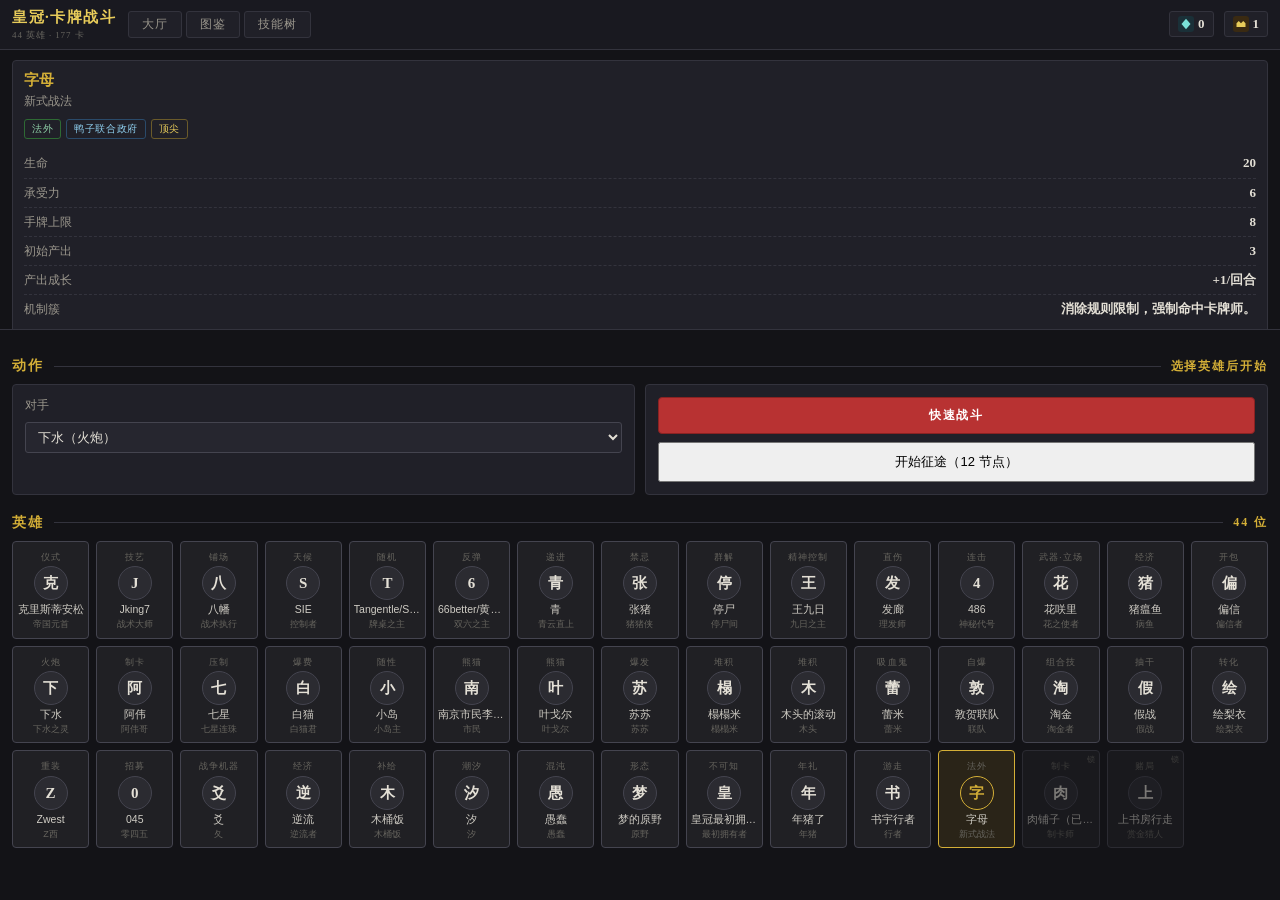
==== commit e419a388: "fix: 移除spacer深色矩形+技能描述重叠+攻击链路验证" ====
--- a/index.html
+++ b/index.html
@@ -7,7 +7,7 @@
 <meta name="apple-mobile-web-app-title" content="皇冠·卡牌战斗">
 <meta name="theme-color" content="#1a1a1e">
 <title>皇冠·卡牌战斗</title>
-<link rel="stylesheet" href="style.css?v=1791721969">
+<link rel="stylesheet" href="style.css?v=1791729134">
 </head>
 <body>
 <div id="app">
@@ -32,11 +32,11 @@
   <div class="toast" id="toast"></div>
 </div>
 
-<script src="data/heroes.js?v=1791721969"></script>
-<script src="data/cards.js?v=1791721969"></script>
-<script src="engine.js?v=1791721969"></script>
-<script src="ai.js?v=1791721969"></script>
-<script src="roguelike.js?v=1791721969"></script>
-<script src="app.js?v=1791721969"></script>
+<script src="data/heroes.js?v=1791729134"></script>
+<script src="data/cards.js?v=1791729134"></script>
+<script src="engine.js?v=1791729134"></script>
+<script src="ai.js?v=1791729134"></script>
+<script src="roguelike.js?v=1791729134"></script>
+<script src="app.js?v=1791729134"></script>
 </body>
 </html>
--- a/style.css
+++ b/style.css
@@ -54,6 +54,7 @@
 .topbar nav button:hover{color:var(--text);border-color:var(--border2)}
 .topbar nav button.on{color:var(--gold2);border-color:var(--gold-dim)}
 .topbar .spacer{flex:1}
+.b-row .spacer{flex:1;min-width:0}
 .currency{display:flex;gap:10px;font-size:11.5px;align-items:center}
 .currency > div{display:flex;align-items:center;gap:4px;padding:3px 8px;
   background:var(--panel);border:1px solid var(--border);border-radius:3px}
@@ -204,6 +205,7 @@
 .logbar{display:none}
 .battle{min-height:0}
 .b-row{display:flex;align-items:center;padding:4px 10px;gap:8px;flex:none}
+.foe-row{justify-content:flex-end}
 .hero-box{display:flex;align-items:center;gap:8px;min-width:0;flex:none;justify-content:flex-end}
 .hero-box .av{width:34px;height:34px;border-radius:50%;flex:none;display:flex;align-items:center;
   justify-content:center;font-family:var(--serif);font-size:15px;font-weight:700;
@@ -223,7 +225,7 @@
 .pips i.max{background:var(--mana)}
 
 /* 我方英雄两行布局 */
-.me-row{display:flex;flex-direction:column;gap:3px;padding:4px 10px 3px;flex:none}
+.me-row{display:flex;flex-direction:column;gap:3px;padding:4px 10px 3px;flex:none;justify-content:flex-end}
 .me-top{display:flex;align-items:center;gap:8px}
 .me-top .av{width:32px;height:32px;font-size:14px;border-radius:50%;
   border:1.5px solid var(--gold-dim);background:#2a2218;display:flex;
